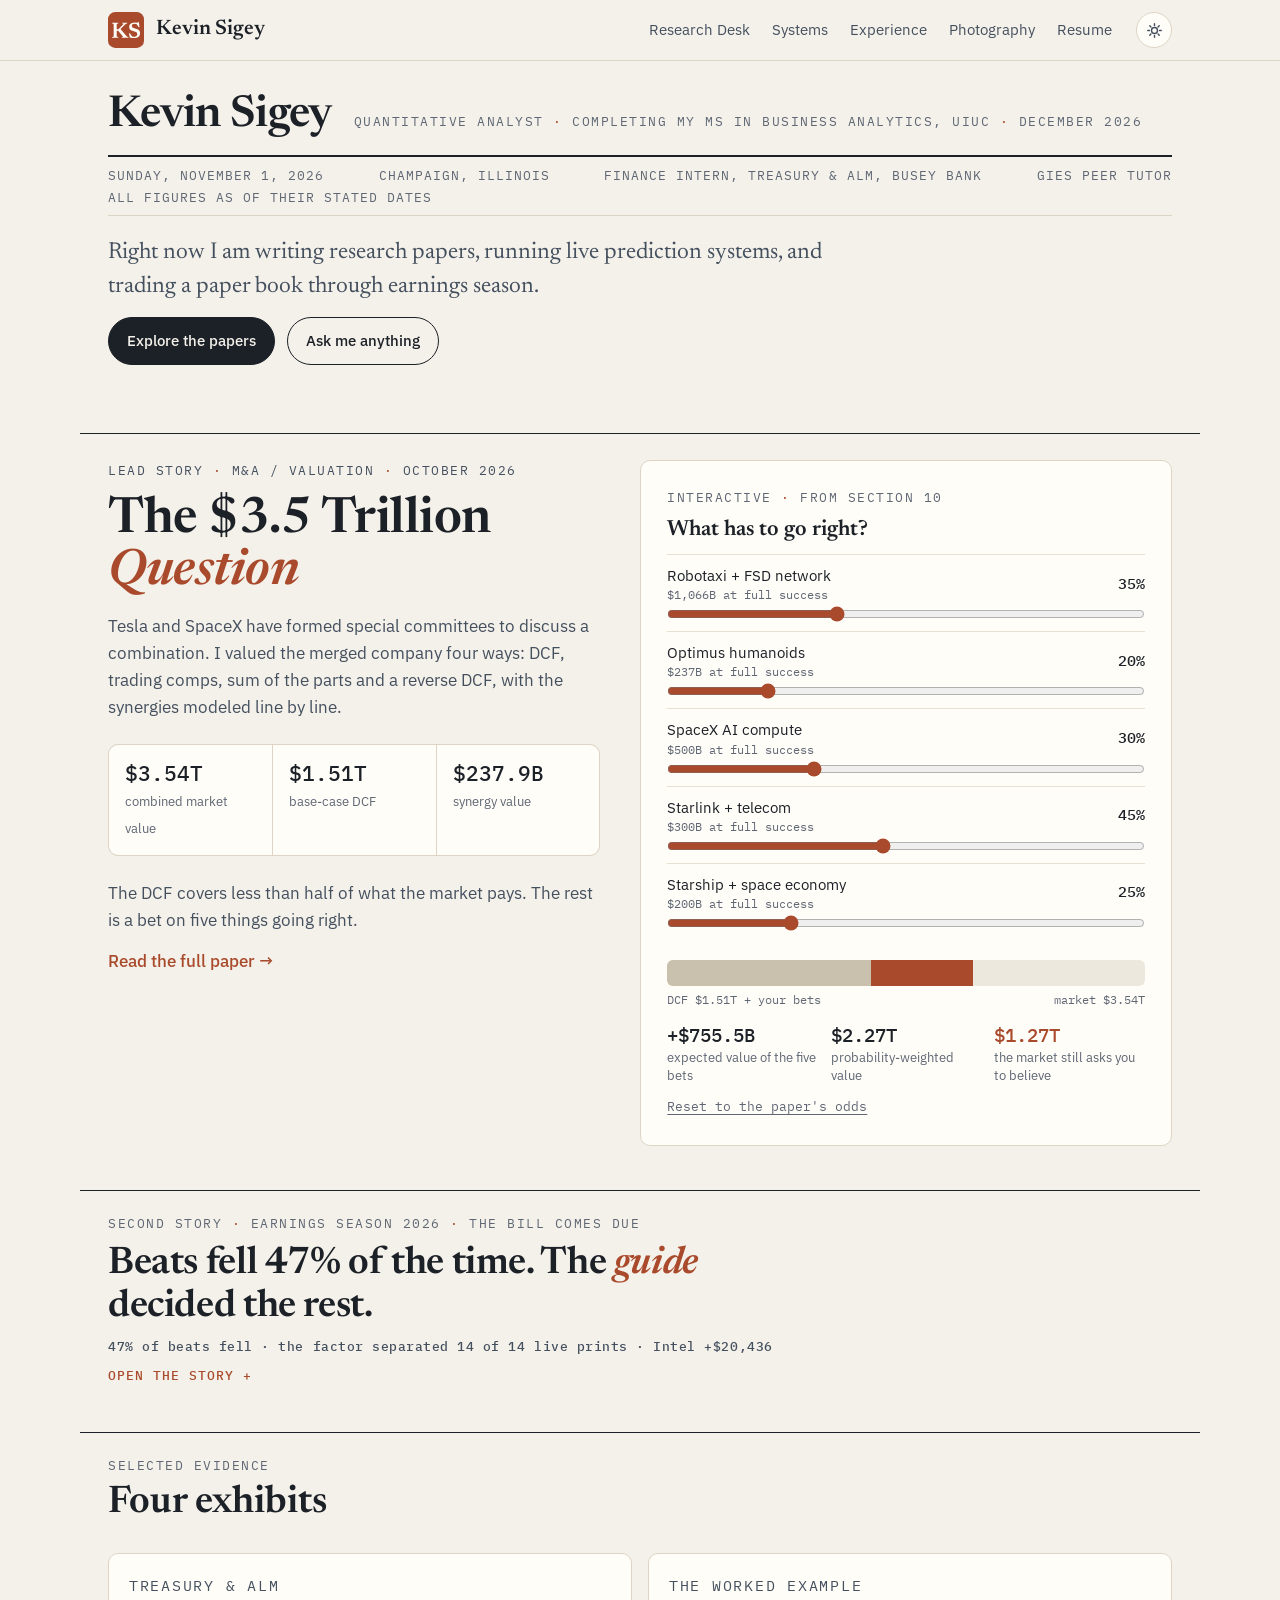
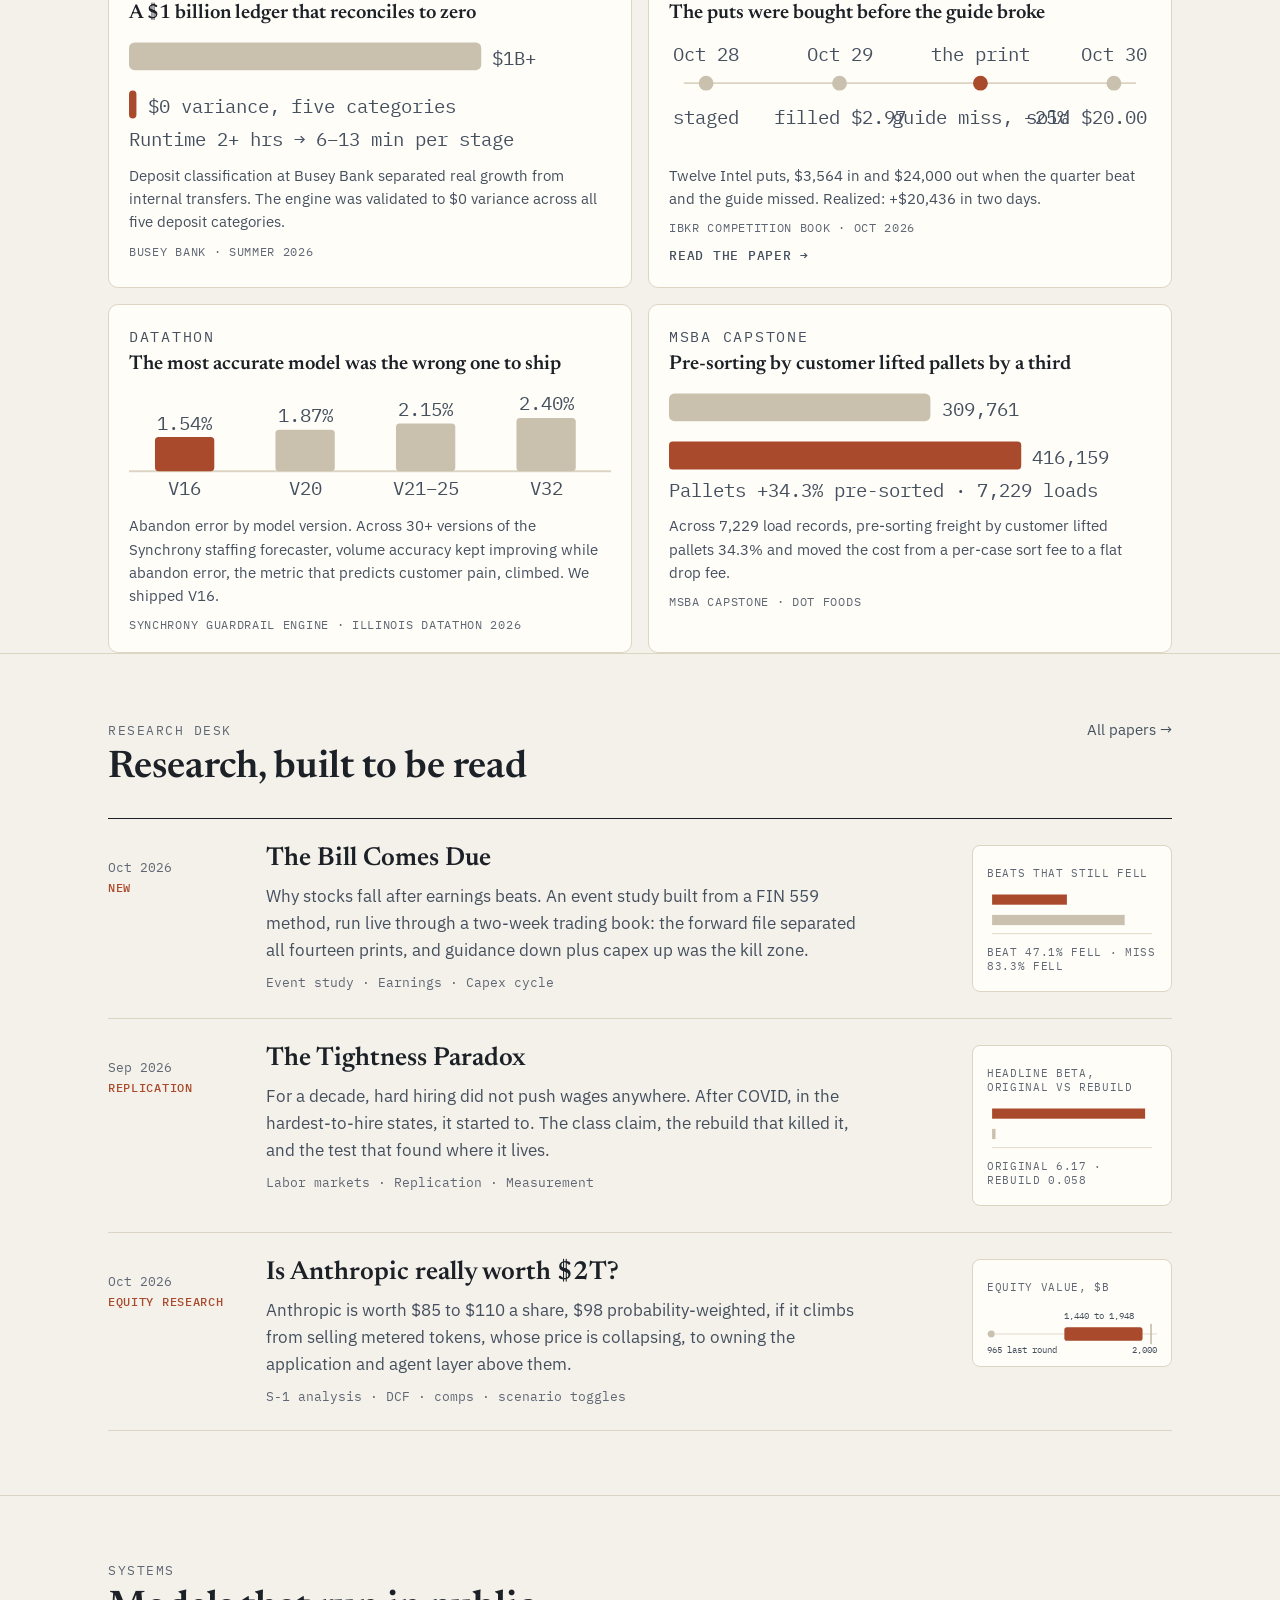
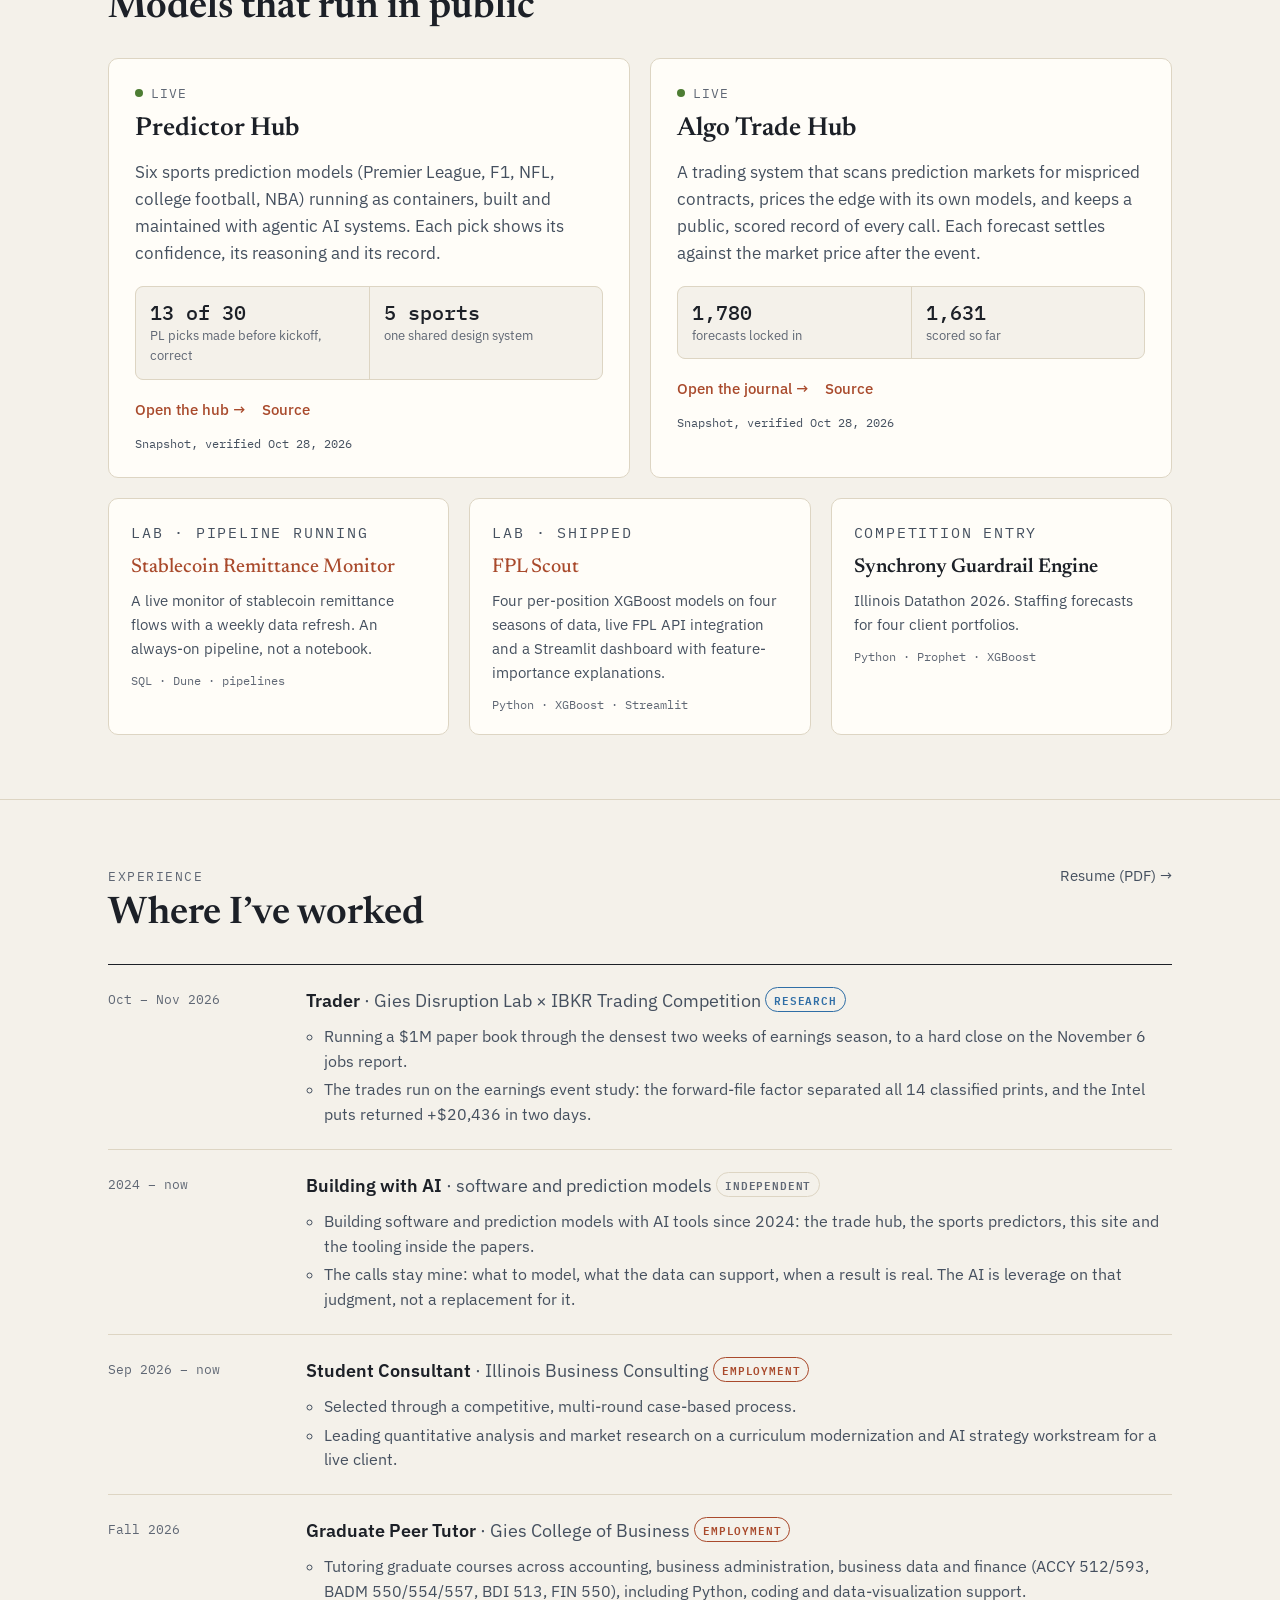
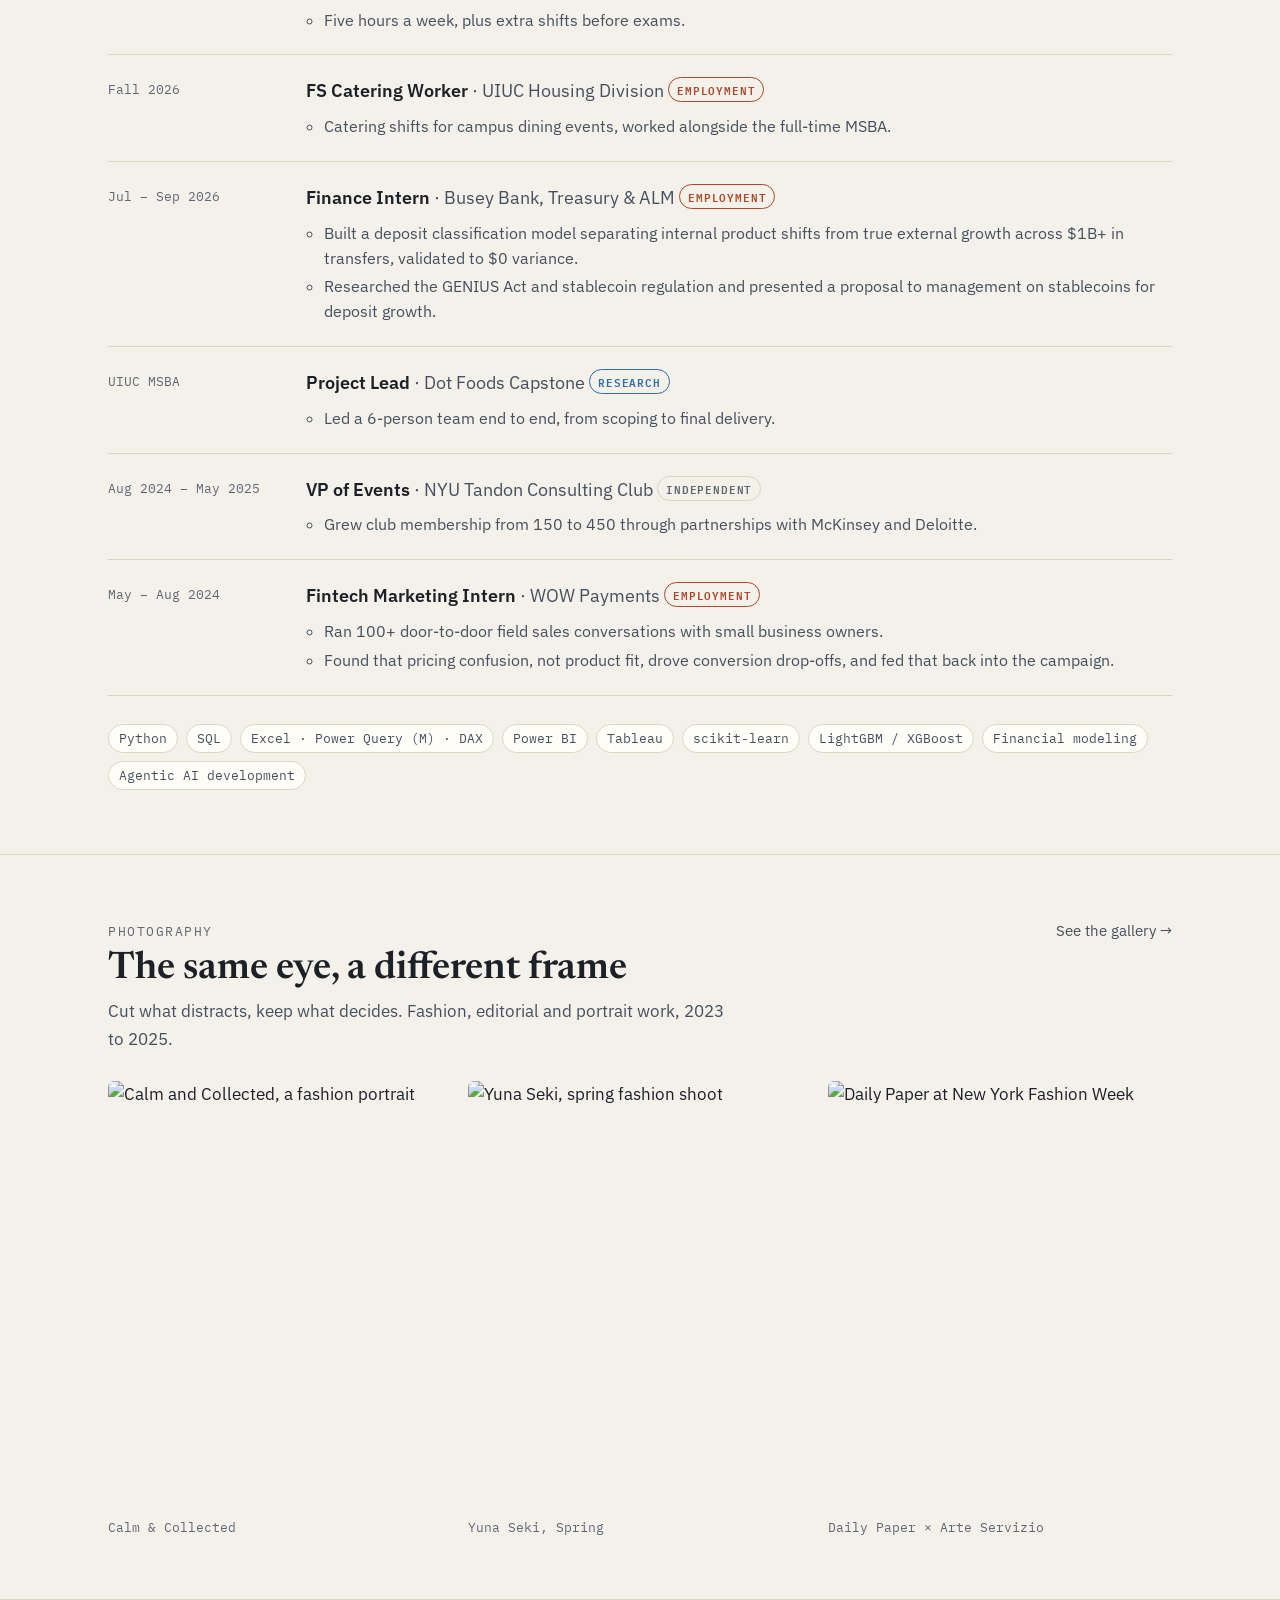
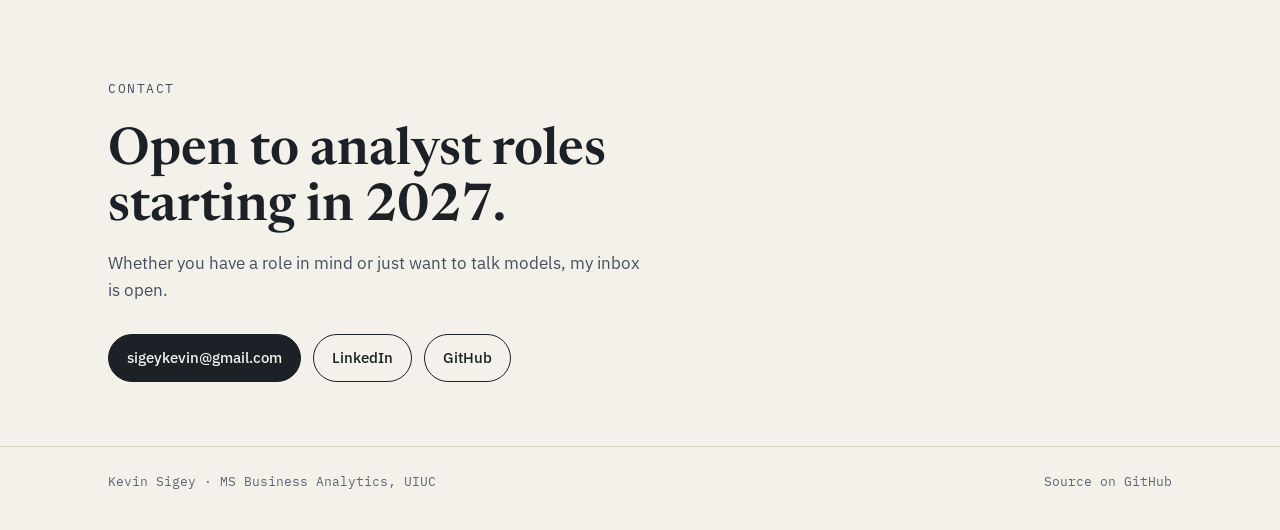
==== index.html @ f7a6dce1 "Homepage: sun/moon toggle + factor-strip panel pop-outs" ====
<!DOCTYPE html>
<html lang="en">
<head>
<meta charset="UTF-8">
<meta name="viewport" content="width=device-width, initial-scale=1.0">
<title>Kevin Sigey: research papers, live systems, and the numbers behind each call</title>
<link rel="icon" href="favicon.ico" sizes="48x48">
<link rel="icon" href="favicons/home.svg" type="image/svg+xml">
<link rel="apple-touch-icon" href="assets/brand/apple-touch-icon.png">
<meta name="description" content="Kevin Sigey, quantitative analyst. MS Business Analytics, UIUC, December 2026. Interactive research papers, live prediction systems, and the numbers behind each call.">
<meta property="og:title" content="Kevin Sigey">
<meta property="og:description" content="Interactive research papers, live prediction systems, and the numbers behind each call.">
<meta property="og:image" content="https://kevinsigey.github.io/portfolio/og/index.png">
<meta property="og:url" content="https://kevinsigey.github.io/portfolio/">
<meta property="og:type" content="website">
<meta name="twitter:card" content="summary_large_image">
<meta name="twitter:title" content="Kevin Sigey">
<meta name="twitter:description" content="Interactive research papers, live prediction systems, and the numbers behind each call.">
<meta name="twitter:image" content="https://kevinsigey.github.io/portfolio/og/index.png">
<script>try{if(localStorage.getItem("ks-mode")==="dark")document.documentElement.setAttribute("data-mode","dark")}catch(e){}</script>
<link rel="preconnect" href="https://fonts.googleapis.com">
<link rel="preconnect" href="https://fonts.gstatic.com" crossorigin>
<link href="https://fonts.googleapis.com/css2?family=Newsreader:ital,opsz,wght@0,6..72,400;0,6..72,600;1,6..72,600&family=IBM+Plex+Sans:wght@400;500;600&family=IBM+Plex+Mono:wght@400;500&display=swap" rel="stylesheet">
<link rel="stylesheet" href="css/desk.css">
<style>
.editor-line{display:flex;justify-content:space-between;flex-wrap:wrap;gap:6px 18px;border-top:2px solid var(--ink);border-bottom:1px solid var(--line);padding:10px 0;font:12.5px var(--mono);letter-spacing:.08em;text-transform:uppercase;color:var(--ink-3)}
.lead-story{margin-top:44px;border-top:1px solid var(--ink);padding-top:26px}
.lead-story h2{font-family:var(--serif);font-weight:600;font-size:clamp(32px,4.6vw,50px);line-height:1.05;letter-spacing:-.01em;margin:12px 0 14px;max-width:22ch}
.lead-story h2 em{font-style:italic;color:var(--accent)}
.standfirst{font-family:var(--serif);font-size:clamp(18px,2vw,21px);line-height:1.5;color:var(--ink-2);max-width:64ch}
.factor-strip{display:grid;grid-template-columns:1.15fr 1fr;gap:30px;margin-top:26px}
.factor-strip figure{margin:0}
.fs-head{font:500 12.5px var(--mono);letter-spacing:.1em;text-transform:uppercase;color:var(--ink-3);margin-bottom:8px}
.fs-head b{color:var(--ink);font-weight:600}
.factor-strip svg{display:block;width:100%;height:auto}
.factor-strip .lbl{font-family:var(--mono);font-size:10.5px;fill:var(--ink-2)}
.factor-strip .lbl-b{font-weight:600;fill:var(--ink)}
.factor-strip .grid{stroke:var(--line-soft)}
.factor-strip .zero{stroke:var(--ink-3);stroke-width:1}
.factor-strip .mean{stroke:var(--ink);stroke-width:2.5}
.factor-strip .leader{stroke:var(--line)}
.factor-strip .leader.dash{stroke-dasharray:3 3}
.factor-strip .d-beat{fill:var(--sage)}
.factor-strip .d-miss{fill:var(--accent)}
.factor-strip .d-inline{fill:var(--muted-fill)}
.factor-strip .d-det{fill:var(--accent)}
.factor-strip .d-imp{fill:var(--sage)}
.factor-strip .d-ctl{fill:var(--muted-fill)}
.factor-strip .ring{fill:none;stroke:var(--gold);stroke-width:2}
.factor-strip .ghost{fill:none;stroke:var(--sage);stroke-width:1.5}
.fs-cap{font-size:13.5px;color:var(--ink-3);line-height:1.55;margin-top:10px;max-width:58ch}
.lead-links{margin-top:20px;display:flex;gap:22px;flex-wrap:wrap;align-items:baseline}
.fp-tiles{display:grid;grid-template-columns:repeat(2,1fr);gap:16px}
.fp-tile{padding:20px}
.fp-tile h3{font-family:var(--serif);font-size:20px;font-weight:600;line-height:1.2;margin:4px 0 8px}
.fp-tile svg{display:block;width:100%;height:auto;margin:10px 0}
.fp-tile svg text{font-family:var(--mono);font-size:10.5px;fill:var(--ink-2)}
.fp-tile .bar-a{fill:var(--accent)}
.fp-tile .bar-b{fill:var(--muted-fill)}
.fp-tile .axis{stroke:var(--line)}
.fp-tile .dashline{stroke:var(--ink-3);stroke-dasharray:3 3}
.fp-tile p{font-size:14.5px;color:var(--ink-2)}
.fp-tile .src{font:11.5px var(--mono);color:var(--ink-3);margin-top:10px;text-transform:uppercase;letter-spacing:.06em}
@media(max-width:980px){.factor-strip{grid-template-columns:1fr}.fp-tiles{grid-template-columns:1fr 1fr}}
@media(max-width:720px){.fp-tiles{grid-template-columns:1fr}}

/* rev3: second story, linked tiles, employment boxes */
.second-story{margin-top:44px;border-top:1px solid var(--ink);padding-top:22px}
.second-story summary{list-style:none;cursor:pointer;display:block}
.second-story summary::-webkit-details-marker{display:none}
.second-story summary:focus-visible{outline:2px solid var(--accent);outline-offset:4px}
.ss-kicker{display:block}
.ss-title{display:block;font-family:var(--serif);font-weight:600;font-size:clamp(26px,3.4vw,38px);line-height:1.12;letter-spacing:-.01em;margin-top:10px;max-width:26ch}
.ss-title em{font-style:italic;color:var(--accent)}
.ss-cue{display:inline-block;margin-top:12px;font:500 12.5px var(--mono);letter-spacing:.08em;text-transform:uppercase;color:var(--accent)}
.ss-close{display:none}
.second-story[open ] .ss-close{display:inline-block}
.second-story[open ] .ss-open{display:none}
.ss-body{padding-top:20px}
.fp-tile{cursor:pointer}
.fp-tile:hover{border-color:var(--accent)}
.fp-tile .go{font:500 12.5px var(--mono);letter-spacing:.06em;text-transform:uppercase;color:var(--accent);margin-top:12px}
.ss-figs{display:block;font:500 13px var(--mono);letter-spacing:.04em;color:var(--ink-2);margin-top:10px}
.job h3 .role-tag{font:600 10.5px var(--mono);letter-spacing:.08em;text-transform:uppercase;border:1px solid;border-radius:999px;padding:2px 8px;vertical-align:2px;white-space:nowrap}
.job h3 .role-tag.t-emp{color:var(--accent);border-color:var(--accent)}
.job h3 .role-tag.t-res{color:var(--slate);border-color:var(--slate)}
.job h3 .role-tag.t-ind{color:var(--ink-3);border-color:var(--line)}
/* rev4: slim full-width hero band; desk section removed */
.hero{padding-top:32px;padding-bottom:24px}
.hero-band{display:flex;align-items:baseline;flex-wrap:wrap;gap:8px 22px}
.hero h1{font-size:clamp(30px,3.8vw,44px);line-height:1.05;margin:0;max-width:none;white-space:nowrap}
.hero .editor-line{margin-top:16px}
.hero-line{display:flex;align-items:center;flex-wrap:wrap;gap:14px 30px;margin-top:20px}
.hero-line .dek{max-width:60ch}
.hero-line .cta-row{margin-top:0;flex:none}
@media(max-width:720px){.hero{padding-top:26px}.hero h1{white-space:normal}}
/* rev5: exhibits divider + subtitle, pop-out records */
.exhibits{margin-top:44px;border-top:1px solid var(--ink);padding-top:22px}
.tile-open{font:inherit;color:inherit;background:none;border:0;padding:0;margin:0;text-align:left;cursor:pointer;display:block;width:100%}
.tile-open:hover{color:var(--accent)}
.tile-open:focus-visible{outline:2px solid var(--accent);outline-offset:3px}
.fp-tile.active{border-color:var(--accent)}
.tile-link{margin-top:8px}
.tile-link a{font:500 12.5px var(--mono);letter-spacing:.06em;text-transform:uppercase;color:var(--ink-2);text-decoration:none}
.tile-link a:hover{color:var(--accent)}
.exhibit-panel{position:relative;margin-top:16px;border:1px solid var(--line);border-radius:var(--radius);background:var(--card);padding:22px}
.exhibit-panel:focus{outline:2px solid var(--accent);outline-offset:2px}
.exhibit-panel h3{font-family:var(--serif);font-size:21px;font-weight:600;margin:6px 0 6px}
.exhibit-panel .ctx{font-size:14.5px;color:var(--ink-2);margin-bottom:18px}
.panel-close{position:absolute;top:12px;right:12px;font:500 12.5px var(--mono);letter-spacing:.06em;text-transform:uppercase;color:var(--ink-2);background:none;border:1px solid var(--line);border-radius:999px;padding:5px 12px;cursor:pointer}
.panel-close:hover{color:var(--accent);border-color:var(--accent)}
.steps{list-style:none;display:flex;flex-direction:column;gap:8px;margin-bottom:14px}
.steps li{display:grid;grid-template-columns:86px 1fr;gap:12px;font-size:14.5px;color:var(--ink-2)}
.steps b{font:600 12.5px var(--mono);letter-spacing:.04em;color:var(--ink);text-transform:uppercase;padding-top:2px}
@media(max-width:720px){.steps li{grid-template-columns:70px 1fr}.exhibit-panel{padding:18px}}
</style>
</head>
<body>

<header class="masthead">
  <div class="wrap masthead-inner">
    <a class="brand" href="index.html" aria-label="Kevin Sigey, home"><span class="monogram"><svg viewBox="0 0 64 64" aria-hidden="true" focusable="false"><rect class="tile" width="64" height="64" rx="13"/><path class="ks" transform="translate(5.433 45.859) scale(0.01984)" d="M1417 -112 1564 -55V0H964V-50L1081 -98L634 -636H508V-109L659 -55V0H79V-55L234 -109V-1243L79 -1297V-1352H663V-1298L508 -1243V-763H659L1135 -1249L980 -1298V-1352H1455V-1298L1305 -1247L846 -794Z M2351 -1346 2443 -1421H2490L2551 -955L2475 -945L2322 -1202Q2283 -1225 2241 -1238Q2182 -1256 2115 -1256Q1987 -1256 1922.5 -1206.5Q1858 -1157 1858 -1069Q1858 -1009 1886.5 -969.5Q1915 -930 1964.5 -903.0Q2014 -876 2077.0 -855.0Q2140 -834 2209 -813Q2278 -791 2347.0 -762.0Q2416 -733 2473.0 -689.0Q2530 -645 2564.5 -576.5Q2599 -508 2599 -407Q2599 -264 2529.5 -168.5Q2460 -73 2337.0 -24.5Q2214 24 2053 24Q1944 24 1858.5 11.5Q1773 -1 1681 -34L1601 -414H1679L1889 -116Q1949 -102 2018 -102Q2131 -102 2205.0 -127.0Q2279 -152 2315.5 -201.5Q2352 -251 2352 -326Q2352 -395 2317.0 -440.0Q2282 -485 2225.0 -513.5Q2168 -542 2099.5 -563.0Q2031 -584 1964 -606Q1897 -629 1836.0 -658.0Q1775 -687 1728.0 -729.5Q1681 -772 1654.0 -835.0Q1627 -898 1627 -988Q1627 -1109 1687.5 -1196.0Q1748 -1283 1860.5 -1330.0Q1973 -1377 2127 -1377Q2224 -1377 2307 -1358Q2328 -1353 2351 -1346Z"/></svg></span><span class="nameplate">Kevin Sigey</span></a>
    <nav class="site-nav" aria-label="Primary">
      <a href="writing.html">Research Desk</a>
      <a href="#systems">Systems</a>
      <a href="#experience">Experience</a>
      <a href="photos.html">Photography</a>
      <a href="assets/resume.pdf" target="_blank" rel="noopener">Resume</a>
    </nav>
    <button class="mode-toggle" type="button" data-mode-toggle aria-pressed="false" aria-label="Switch to dark mode"><svg class="mt-ic mt-sun" viewBox="0 0 24 24" fill="none" stroke="currentColor" stroke-width="2" stroke-linecap="round" aria-hidden="true"><circle cx="12" cy="12" r="4.2"/><path d="M12 2.5v2.4M12 19.1v2.4M2.5 12h2.4M19.1 12h2.4M5.3 5.3l1.7 1.7M17 17l1.7 1.7M18.7 5.3L17 7M7 17l-1.7 1.7"/></svg><svg class="mt-ic mt-moon" viewBox="0 0 24 24" fill="none" stroke="currentColor" stroke-width="2" stroke-linecap="round" stroke-linejoin="round" aria-hidden="true"><path d="M21 12.79A9 9 0 1 1 11.21 3 7 7 0 0 0 21 12.79z"/></svg></button>
  </div>
</header>

<main id="top">

  <section class="wrap hero" aria-label="Introduction">
   <div class="hero-band">
    <h1>Kevin Sigey</h1>
    <p class="kicker">Quantitative analyst <span class="hl">&middot;</span> Completing my MS in Business Analytics, UIUC <span class="hl">&middot;</span> December 2026</p>
   </div>
   <div class="editor-line"><span>Sunday, November 1, 2026</span><span>Champaign, Illinois</span><span>Finance Intern, Treasury &amp; ALM, Busey Bank</span><span>Gies peer tutor</span><span>All figures as of their stated dates</span></div>
   <div class="hero-line">
    <p class="dek">Right now I am writing research papers, running live prediction systems, and trading a paper book through earnings season.</p>
    <div class="cta-row">
      <a class="btn btn-solid" href="#writing">Explore the papers</a>
      <a class="btn btn-ghost" href="#contact">Ask me anything</a>
    </div>
   </div>
  </section>

  <!-- BEGIN LEAD STORY: this block is the recyclable lead slot. Replace its contents
       (kicker, headline, standfirst, charts, captions, links) with the next lead story;
       do not move the markers or change the classes outside this block. -->
  <article class="lead-story wrap" id="lead-story" aria-label="Lead story">
    <div class="lead">
      <div class="lead-copy">
        <p class="kicker">Lead story <span class="hl">&middot;</span> M&amp;A / Valuation <span class="hl">&middot;</span> October 2026</p>
        <h2 class="lead-title">The $3.5 Trillion <em>Question</em></h2>
        <p>Tesla and SpaceX have formed special committees to discuss a combination. I valued the merged company four ways: DCF, trading comps, sum of the parts and a reverse DCF, with the synergies modeled line by line.</p>
        <div class="figures">
          <div><b>$3.54T</b><span>combined market value</span></div>
          <div><b>$1.51T</b><span>base-case DCF</span></div>
          <div><b>$237.9B</b><span>synergy value</span></div>
        </div>
        <p>The DCF covers less than half of what the market pays. The rest is a bet on five things going right.</p>
        <a class="text-link" href="spacex-tesla-merger.html">Read the full paper &rarr;</a>
      </div>

      <div class="card bridge" aria-labelledby="bridgeTitle">
        <p class="kicker">Interactive <span class="hl">&middot;</span> from section 10</p>
        <h3 id="bridgeTitle">What has to go right?</h3>

        <div class="pb-row"><label for="bRobo">Robotaxi + FSD network <small>$1,066B at full success</small></label><output id="bRobo-out" for="bRobo">35%</output><input type="range" id="bRobo" data-bucket data-full="1066" data-default="35" min="0" max="100" step="1" value="35"></div>
        <div class="pb-row"><label for="bOpt">Optimus humanoids <small>$237B at full success</small></label><output id="bOpt-out" for="bOpt">20%</output><input type="range" id="bOpt" data-bucket data-full="237" data-default="20" min="0" max="100" step="1" value="20"></div>
        <div class="pb-row"><label for="bAi">SpaceX AI compute <small>$500B at full success</small></label><output id="bAi-out" for="bAi">30%</output><input type="range" id="bAi" data-bucket data-full="500" data-default="30" min="0" max="100" step="1" value="30"></div>
        <div class="pb-row"><label for="bTel">Starlink + telecom <small>$300B at full success</small></label><output id="bTel-out" for="bTel">45%</output><input type="range" id="bTel" data-bucket data-full="300" data-default="45" min="0" max="100" step="1" value="45"></div>
        <div class="pb-row"><label for="bShip">Starship + space economy <small>$200B at full success</small></label><output id="bShip-out" for="bShip">25%</output><input type="range" id="bShip" data-bucket data-full="200" data-default="25" min="0" max="100" step="1" value="25"></div>

        <div class="pb-bar" role="img" aria-label="Base DCF plus the expected value of the five bets, against the $3.54T market value">
          <div class="pb-track"><span class="pb-seg base" id="pbBase"></span><span class="pb-seg ev" id="pbEv"></span></div>
          <div class="pb-legend"><span>DCF $1.51T + your bets</span><span>market $3.54T</span></div>
        </div>
        <div class="pb-out" aria-live="polite">
          <div><b id="pbEvOut">+$755.5B</b>expected value of the five bets</div>
          <div><b id="pbTotalOut">$2.27T</b>probability-weighted value</div>
          <div class="resid"><b id="pbResidOut">$1.27T</b><span id="pbResidLbl">the market still asks you to believe</span></div>
        </div>
        <button class="pb-reset" type="button" id="pbReset">Reset to the paper's odds</button>
      </div>
    </div>
  </article>
  <!-- END LEAD STORY -->

  <details class="second-story wrap">
    <summary>
      <span class="kicker ss-kicker">Second story <span class="hl">&middot;</span> Earnings season 2026 <span class="hl">&middot;</span> The Bill Comes Due</span>
      <span class="ss-title">Beats fell 47% of the time. The <em>guide</em> decided the rest.</span>
      <span class="ss-figs">47% of beats fell <span class="hl">&middot;</span> the factor separated 14 of 14 live prints <span class="hl">&middot;</span> Intel +$20,436</span>
      <span class="ss-cue ss-open">Open the story <span aria-hidden="true">+</span></span>
      <span class="ss-cue ss-close">Close the story <span aria-hidden="true">&minus;</span></span>
    </summary>
    <div class="ss-body">
    <p class="standfirst">A class event study said the headline number would not decide this earnings season, and fourteen live prints in a two-week trading book bore it out: what separated every print was not whether the quarter beat, but whether the forward file improved against the trajectory the market had already priced. The season closes Friday, November 6, on the jobs report.</p>
    <div class="factor-strip">
      <figure data-panel-pop>
        <p class="fs-head"><b>Panel 1</b> &middot; Sorted by the headline: a coin flip</p>
        <svg viewBox="0 0 540 316" role="img" aria-label="Dot plot of 167 earnings prints: beats spread across the zero line, misses mostly below it"><line class="grid" x1="34" y1="78.0" x2="506" y2="78.0"/><text class="lbl" x="30" y="81.0" text-anchor="end">+20</text><line class="grid" x1="34" y1="118.0" x2="506" y2="118.0"/><text class="lbl" x="30" y="121.0" text-anchor="end">+10</text><line class="grid" x1="34" y1="198.0" x2="506" y2="198.0"/><text class="lbl" x="30" y="201.0" text-anchor="end">-10</text><line class="grid" x1="34" y1="238.0" x2="506" y2="238.0"/><text class="lbl" x="30" y="241.0" text-anchor="end">-20</text><line class="zero" x1="34" y1="158.0" x2="506" y2="158.0"/><text class="lbl" x="510" y="161.0">0</text><circle class="d-beat" cx="120.0" cy="163.7" r="3.1" opacity="0.78"/><circle class="d-beat" cx="171.9" cy="164.4" r="3.1" opacity="0.78"/><circle class="d-beat" cx="119.1" cy="139.0" r="3.1" opacity="0.78"/><circle class="d-beat" cx="105.9" cy="147.8" r="3.1" opacity="0.78"/><circle class="d-beat" cx="97.8" cy="165.0" r="3.1" opacity="0.78"/><circle class="d-beat" cx="100.5" cy="158.6" r="3.1" opacity="0.78"/><circle class="d-beat" cx="170.2" cy="178.9" r="3.1" opacity="0.78"/><circle class="d-beat" cx="141.8" cy="161.4" r="3.1" opacity="0.78"/><circle class="d-beat" cx="76.4" cy="160.8" r="3.1" opacity="0.78"/><circle class="d-beat" cx="107.5" cy="155.0" r="3.1" opacity="0.78"/><circle class="d-beat" cx="120.1" cy="146.2" r="3.1" opacity="0.78"/><circle class="d-beat" cx="141.3" cy="190.3" r="3.1" opacity="0.78"/><circle class="d-beat" cx="158.1" cy="123.5" r="3.1" opacity="0.78"/><circle class="d-beat" cx="81.6" cy="192.3" r="3.1" opacity="0.78"/><circle class="d-beat" cx="81.6" cy="147.0" r="3.1" opacity="0.78"/><circle class="d-beat" cx="148.2" cy="152.6" r="3.1" opacity="0.78"/><circle class="d-beat" cx="137.5" cy="149.4" r="3.1" opacity="0.78"/><circle class="d-beat" cx="135.2" cy="225.3" r="3.1" opacity="0.78"/><circle class="d-beat" cx="109.1" cy="89.1" r="3.1" opacity="0.78"/><circle class="d-beat" cx="68.2" cy="185.4" r="3.1" opacity="0.78"/><circle class="d-beat" cx="139.1" cy="128.8" r="3.1" opacity="0.78"/><circle class="d-beat" cx="166.1" cy="130.8" r="3.1" opacity="0.78"/><circle class="d-beat" cx="109.9" cy="147.6" r="3.1" opacity="0.78"/><circle class="d-beat" cx="107.0" cy="185.7" r="3.1" opacity="0.78"/><circle class="d-beat" cx="93.4" cy="135.0" r="3.1" opacity="0.78"/><circle class="d-beat" cx="113.3" cy="170.6" r="3.1" opacity="0.78"/><circle class="d-beat" cx="176.5" cy="164.4" r="3.1" opacity="0.78"/><circle class="d-beat" cx="123.1" cy="184.5" r="3.1" opacity="0.78"/><circle class="d-beat" cx="76.4" cy="121.0" r="3.1" opacity="0.78"/><circle class="d-beat" cx="114.8" cy="158.9" r="3.1" opacity="0.78"/><circle class="d-beat" cx="120.8" cy="99.6" r="3.1" opacity="0.78"/><circle class="d-beat" cx="150.1" cy="150.4" r="3.1" opacity="0.78"/><circle class="d-beat" cx="147.2" cy="148.3" r="3.1" opacity="0.78"/><circle class="d-beat" cx="69.3" cy="157.4" r="3.1" opacity="0.78"/><circle class="d-beat" cx="97.0" cy="152.1" r="3.1" opacity="0.78"/><circle class="d-beat" cx="152.3" cy="148.4" r="3.1" opacity="0.78"/><circle class="d-beat" cx="133.6" cy="143.5" r="3.1" opacity="0.78"/><circle class="d-beat" cx="135.0" cy="164.6" r="3.1" opacity="0.78"/><circle class="d-beat" cx="96.2" cy="151.5" r="3.1" opacity="0.78"/><circle class="d-beat" cx="74.7" cy="145.7" r="3.1" opacity="0.78"/><circle class="d-beat" cx="155.7" cy="175.0" r="3.1" opacity="0.78"/><circle class="d-beat" cx="155.7" cy="142.5" r="3.1" opacity="0.78"/><circle class="d-beat" cx="103.9" cy="148.4" r="3.1" opacity="0.78"/><circle class="d-beat" cx="107.3" cy="143.3" r="3.1" opacity="0.78"/><circle class="d-beat" cx="90.7" cy="155.5" r="3.1" opacity="0.78"/><circle class="d-beat" cx="128.7" cy="162.7" r="3.1" opacity="0.78"/><circle class="d-beat" cx="176.2" cy="178.9" r="3.1" opacity="0.78"/><circle class="d-beat" cx="105.0" cy="171.9" r="3.1" opacity="0.78"/><circle class="d-beat" cx="81.2" cy="153.9" r="3.1" opacity="0.78"/><circle class="d-beat" cx="119.9" cy="149.8" r="3.1" opacity="0.78"/><circle class="d-beat" cx="123.0" cy="190.3" r="3.1" opacity="0.78"/><circle class="d-beat" cx="157.3" cy="181.5" r="3.1" opacity="0.78"/><circle class="d-beat" cx="131.9" cy="120.9" r="3.1" opacity="0.78"/><circle class="d-beat" cx="62.9" cy="169.1" r="3.1" opacity="0.78"/><circle class="d-beat" cx="113.9" cy="145.5" r="3.1" opacity="0.78"/><circle class="d-beat" cx="152.3" cy="154.2" r="3.1" opacity="0.78"/><circle class="d-beat" cx="131.3" cy="154.0" r="3.1" opacity="0.78"/><circle class="d-beat" cx="132.5" cy="143.5" r="3.1" opacity="0.78"/><circle class="d-beat" cx="84.0" cy="155.2" r="3.1" opacity="0.78"/><circle class="d-beat" cx="87.1" cy="122.1" r="3.1" opacity="0.78"/><circle class="d-beat" cx="167.6" cy="181.6" r="3.1" opacity="0.78"/><circle class="d-beat" cx="142.6" cy="119.0" r="3.1" opacity="0.78"/><circle class="d-beat" cx="101.3" cy="205.1" r="3.1" opacity="0.78"/><circle class="d-beat" cx="106.0" cy="198.6" r="3.1" opacity="0.78"/><circle class="d-beat" cx="91.0" cy="167.5" r="3.1" opacity="0.78"/><circle class="d-beat" cx="144.8" cy="160.0" r="3.1" opacity="0.78"/><circle class="d-beat" cx="169.2" cy="226.3" r="3.1" opacity="0.78"/><circle class="d-beat" cx="89.6" cy="66.7" r="3.1" opacity="0.78"/><circle class="d-beat" cx="89.3" cy="190.0" r="3.1" opacity="0.78"/><circle class="d-beat" cx="122.7" cy="147.0" r="3.1" opacity="0.78"/><circle class="d-beat" cx="127.3" cy="159.8" r="3.1" opacity="0.78"/><circle class="d-beat" cx="161.4" cy="127.8" r="3.1" opacity="0.78"/><circle class="d-beat" cx="114.0" cy="129.4" r="3.1" opacity="0.78"/><circle class="d-beat" cx="63.4" cy="146.0" r="3.1" opacity="0.78"/><circle class="d-beat" cx="129.8" cy="214.2" r="3.1" opacity="0.78"/><circle class="d-beat" cx="148.9" cy="138.4" r="3.1" opacity="0.78"/><circle class="d-beat" cx="130.6" cy="114.8" r="3.1" opacity="0.78"/><circle class="d-beat" cx="126.9" cy="122.8" r="3.1" opacity="0.78"/><circle class="d-beat" cx="74.5" cy="137.8" r="3.1" opacity="0.78"/><circle class="d-beat" cx="103.9" cy="81.0" r="3.1" opacity="0.78"/><circle class="d-beat" cx="173.6" cy="198.7" r="3.1" opacity="0.78"/><circle class="d-beat" cx="128.8" cy="133.0" r="3.1" opacity="0.78"/><circle class="d-beat" cx="101.3" cy="166.5" r="3.1" opacity="0.78"/><circle class="d-beat" cx="103.2" cy="153.9" r="3.1" opacity="0.78"/><circle class="d-beat" cx="95.3" cy="143.9" r="3.1" opacity="0.78"/><circle class="d-beat" cx="159.5" cy="111.5" r="3.1" opacity="0.78"/><circle class="d-beat" cx="156.3" cy="198.9" r="3.1" opacity="0.78"/><circle class="d-beat" cx="78.9" cy="115.6" r="3.1" opacity="0.78"/><circle class="d-beat" cx="99.1" cy="196.2" r="3.1" opacity="0.78"/><circle class="d-beat" cx="123.7" cy="140.0" r="3.1" opacity="0.78"/><circle class="d-beat" cx="133.7" cy="162.2" r="3.1" opacity="0.78"/><circle class="d-beat" cx="160.8" cy="154.5" r="3.1" opacity="0.78"/><circle class="d-beat" cx="95.8" cy="174.4" r="3.1" opacity="0.78"/><circle class="d-beat" cx="70.5" cy="184.9" r="3.1" opacity="0.78"/><circle class="d-beat" cx="142.8" cy="130.3" r="3.1" opacity="0.78"/><circle class="d-beat" cx="143.6" cy="140.7" r="3.1" opacity="0.78"/><circle class="d-beat" cx="131.0" cy="165.3" r="3.1" opacity="0.78"/><circle class="d-beat" cx="118.3" cy="197.2" r="3.1" opacity="0.78"/><circle class="d-beat" cx="69.5" cy="177.7" r="3.1" opacity="0.78"/><circle class="d-beat" cx="123.0" cy="102.7" r="3.1" opacity="0.78"/><circle class="d-beat" cx="173.0" cy="172.0" r="3.1" opacity="0.78"/><circle class="d-beat" cx="116.3" cy="158.6" r="3.1" opacity="0.78"/><circle class="d-beat" cx="102.9" cy="173.0" r="3.1" opacity="0.78"/><circle class="d-beat" cx="99.5" cy="189.5" r="3.1" opacity="0.78"/><circle class="d-beat" cx="103.9" cy="148.2" r="3.1" opacity="0.78"/><circle class="d-beat" cx="170.5" cy="175.3" r="3.1" opacity="0.78"/><circle class="d-beat" cx="139.2" cy="159.8" r="3.1" opacity="0.78"/><circle class="d-beat" cx="73.8" cy="103.2" r="3.1" opacity="0.78"/><circle class="d-beat" cx="108.9" cy="83.9" r="3.1" opacity="0.78"/><circle class="d-beat" cx="123.8" cy="120.2" r="3.1" opacity="0.78"/><circle class="d-beat" cx="141.4" cy="69.0" r="3.1" opacity="0.78"/><circle class="d-beat" cx="155.0" cy="64.7" r="3.1" opacity="0.78"/><circle class="d-beat" cx="79.7" cy="124.6" r="3.1" opacity="0.78"/><circle class="d-beat" cx="83.0" cy="185.0" r="3.1" opacity="0.78"/><circle class="d-beat" cx="151.6" cy="127.2" r="3.1" opacity="0.78"/><circle class="d-beat" cx="137.9" cy="188.9" r="3.1" opacity="0.78"/><circle class="d-beat" cx="131.6" cy="47.4" r="3.1" opacity="0.78"/><circle class="d-beat" cx="107.3" cy="131.3" r="3.1" opacity="0.78"/><circle class="d-beat" cx="70.3" cy="169.4" r="3.1" opacity="0.78"/><circle class="d-beat" cx="142.0" cy="191.8" r="3.1" opacity="0.78"/><circle class="d-beat" cx="166.4" cy="116.1" r="3.1" opacity="0.78"/><circle class="d-beat" cx="106.5" cy="193.8" r="3.1" opacity="0.78"/><circle class="d-beat" cx="104.9" cy="164.4" r="3.1" opacity="0.78"/><circle class="d-beat" cx="96.0" cy="166.2" r="3.1" opacity="0.78"/><circle class="d-beat" cx="116.2" cy="185.7" r="3.1" opacity="0.78"/><circle class="d-beat" cx="176.0" cy="151.6" r="3.1" opacity="0.78"/><circle class="d-beat" cx="120.2" cy="137.9" r="3.1" opacity="0.78"/><circle class="d-beat" cx="74.4" cy="170.4" r="3.1" opacity="0.78"/><circle class="d-beat" cx="117.1" cy="156.7" r="3.1" opacity="0.78"/><circle class="d-beat" cx="124.2" cy="163.8" r="3.1" opacity="0.78"/><circle class="d-beat" cx="149.2" cy="150.8" r="3.1" opacity="0.78"/><circle class="d-beat" cx="144.0" cy="166.0" r="3.1" opacity="0.78"/><circle class="d-beat" cx="68.0" cy="165.9" r="3.1" opacity="0.78"/><circle class="d-beat" cx="99.2" cy="162.3" r="3.1" opacity="0.78"/><circle class="d-beat" cx="155.6" cy="158.6" r="3.1" opacity="0.78"/><circle class="d-beat" cx="132.9" cy="160.5" r="3.1" opacity="0.78"/><circle class="d-beat" cx="131.3" cy="154.3" r="3.1" opacity="0.78"/><circle class="d-beat" cx="95.3" cy="163.2" r="3.1" opacity="0.78"/><line class="mean" x1="54" y1="153.3" x2="186" y2="153.3"/><circle class="d-inline" cx="255.2" cy="161.6" r="3.1" opacity="0.78"/><circle class="d-inline" cx="291.9" cy="199.2" r="3.1" opacity="0.78"/><circle class="d-inline" cx="305.9" cy="184.7" r="3.1" opacity="0.78"/><circle class="d-inline" cx="276.8" cy="187.9" r="3.1" opacity="0.78"/><circle class="d-inline" cx="275.3" cy="160.3" r="3.1" opacity="0.78"/><circle class="d-inline" cx="268.2" cy="188.8" r="3.1" opacity="0.78"/><circle class="d-inline" cx="278.5" cy="187.7" r="3.1" opacity="0.78"/><circle class="d-inline" cx="311.2" cy="168.8" r="3.1" opacity="0.78"/><circle class="d-inline" cx="283.6" cy="36.0" r="3.1" opacity="0.78"/><circle class="d-inline" cx="259.4" cy="218.9" r="3.1" opacity="0.78"/><circle class="d-inline" cx="279.3" cy="202.8" r="3.1" opacity="0.78"/><line class="mean" x1="244" y1="172.4" x2="320" y2="172.4"/><circle class="d-miss" cx="412.3" cy="186.8" r="3.1" opacity="0.78"/><circle class="d-miss" cx="394.5" cy="183.1" r="3.1" opacity="0.78"/><circle class="d-miss" cx="461.5" cy="161.2" r="3.1" opacity="0.78"/><circle class="d-miss" cx="461.6" cy="174.1" r="3.1" opacity="0.78"/><circle class="d-miss" cx="418.7" cy="123.7" r="3.1" opacity="0.78"/><circle class="d-miss" cx="421.5" cy="254.8" r="3.1" opacity="0.78"/><circle class="d-miss" cx="407.7" cy="128.5" r="3.1" opacity="0.78"/><circle class="d-miss" cx="439.2" cy="193.8" r="3.1" opacity="0.78"/><circle class="d-miss" cx="478.5" cy="181.9" r="3.1" opacity="0.78"/><circle class="d-miss" cx="419.6" cy="207.5" r="3.1" opacity="0.78"/><circle class="d-miss" cx="399.8" cy="196.5" r="3.1" opacity="0.78"/><circle class="d-miss" cx="431.9" cy="169.8" r="3.1" opacity="0.78"/><circle class="d-miss" cx="434.5" cy="167.6" r="3.1" opacity="0.78"/><circle class="d-miss" cx="462.9" cy="154.4" r="3.1" opacity="0.78"/><circle class="d-miss" cx="441.9" cy="213.3" r="3.1" opacity="0.78"/><circle class="d-miss" cx="384.8" cy="163.8" r="3.1" opacity="0.78"/><circle class="d-miss" cx="426.9" cy="172.9" r="3.1" opacity="0.78"/><circle class="d-miss" cx="458.7" cy="164.8" r="3.1" opacity="0.78"/><line class="mean" x1="376" y1="177.7" x2="488" y2="177.7"/><text class="lbl lbl-b" x="120" y="284" text-anchor="middle">BEATS · n=138</text><text class="lbl" x="120" y="300" text-anchor="middle">47.1% fell · mean +1.17%</text><text class="lbl lbl-b" x="282" y="284" text-anchor="middle">INLINE · n=11</text><text class="lbl" x="282" y="300" text-anchor="middle">mean −3.61%</text><text class="lbl lbl-b" x="432" y="284" text-anchor="middle">MISSES · n=18</text><text class="lbl" x="432" y="300" text-anchor="middle">83.3% fell · mean −4.92%</text></svg>
        <figcaption class="fs-cap">Each dot is one print's abnormal reaction, in percent. Event study built October 2026 from the FIN 559 method (CAPM event study, Lecture 15); study file earnings_events.csv, 167 prints plotted: 138 beats, 18 misses, 11 inline. The dark tick in each column is the group mean. A model that reads only the beat starts the season close to blind.</figcaption>
      </figure>
      <figure data-panel-pop>
        <p class="fs-head"><b>Panel 2</b> &middot; Sorted by the forward file: a clean split</p>
        <svg viewBox="0 0 540 316" role="img" aria-label="The 14 live prints classified by the forward-file factor: all 8 deteriorated prints fell, all 5 improved prints rose, the one no-surprise control barely moved"><line class="grid" x1="150" y1="30.0" x2="470" y2="30.0"/><text class="lbl" x="310" y="26.0" text-anchor="middle">+10%</text><line class="zero" x1="150" y1="91.1" x2="470" y2="91.1"/><line class="grid" x1="150" y1="152.1" x2="470" y2="152.1"/><text class="lbl" x="310" y="148.1" text-anchor="middle">-10%</text><line class="grid" x1="150" y1="213.2" x2="470" y2="213.2"/><text class="lbl" x="310" y="209.2" text-anchor="middle">-20%</text><circle class="d-det" cx="197" cy="133.8" r="3.6"/><line class="leader" x1="191" y1="133.8" x2="183" y2="133.8"/><text class="lbl" x="179" y="137.3" text-anchor="end">META -7.0</text><circle class="d-det" cx="202" cy="135.6" r="3.6"/><line class="leader" x1="196" y1="135.6" x2="183" y2="146.8"/><text class="lbl" x="179" y="150.3" text-anchor="end">AMZN -7.3</text><circle class="d-det" cx="193" cy="147.8" r="3.6"/><line class="leader" x1="187" y1="147.8" x2="183" y2="159.8"/><text class="lbl" x="179" y="163.3" text-anchor="end">CAT -9.3</text><circle class="d-det" cx="198" cy="168.0" r="3.6"/><line class="leader" x1="192" y1="168.0" x2="183" y2="172.8"/><text class="lbl" x="179" y="176.3" text-anchor="end">GOOGL -12.6</text><circle class="d-det" cx="205" cy="191.8" r="3.6"/><line class="leader" x1="199" y1="191.8" x2="183" y2="191.8"/><text class="lbl" x="179" y="195.3" text-anchor="end">TWLO -16.5</text><circle class="d-det" cx="201" cy="195.5" r="3.6"/><line class="leader" x1="195" y1="195.5" x2="183" y2="204.8"/><text class="lbl" x="179" y="208.3" text-anchor="end">RBLX -17.1</text><circle class="d-det" cx="200" cy="202.2" r="3.6"/><line class="leader" x1="194" y1="202.2" x2="183" y2="217.8"/><text class="lbl" x="179" y="221.3" text-anchor="end">RDDT -18.2</text><circle class="d-det" cx="203" cy="243.7" r="3.6"/><circle class="ring" cx="203" cy="243.7" r="8"/><line class="leader" x1="197" y1="243.7" x2="183" y2="243.7"/><text class="lbl" x="179" y="247.2" text-anchor="end">INTC -25.0 · puts +$20,436</text><circle class="d-ctl" cx="299" cy="110.6" r="3.6"/><line class="leader" x1="305" y1="110.6" x2="332" y2="110.6"/><text class="lbl" x="336" y="114.1" text-anchor="start">COIN -3.2</text><circle class="d-imp" cx="402" cy="50.8" r="3.6"/><line class="leader" x1="408" y1="50.8" x2="437" y2="50.8"/><text class="lbl" x="441" y="54.3" text-anchor="start">LLY +6.6</text><circle class="d-imp" cx="426" cy="59.3" r="3.6"/><line class="leader" x1="432" y1="59.3" x2="437" y2="63.8"/><text class="lbl" x="441" y="67.3" text-anchor="start">MO +5.2</text><circle class="d-imp" cx="409" cy="65.4" r="3.6"/><line class="leader" x1="415" y1="65.4" x2="437" y2="76.8"/><text class="lbl" x="441" y="80.3" text-anchor="start">MA +4.2</text><circle class="d-imp" cx="420" cy="69.1" r="3.6"/><line class="leader" x1="426" y1="69.1" x2="437" y2="89.8"/><text class="lbl" x="441" y="93.3" text-anchor="start">MSFT +3.6</text><circle class="d-imp" cx="428" cy="74.6" r="3.6"/><line class="leader" x1="434" y1="74.6" x2="437" y2="102.8"/><text class="lbl" x="441" y="106.3" text-anchor="start">EBAY +2.7</text><circle class="ghost" cx="415" cy="92.0" r="3.6"/><line class="leader dash" x1="415" y1="69.1" x2="415" y2="92.0"/><text class="lbl" x="389" y="95.5" text-anchor="end">MSFT next close −0.2</text><text class="lbl lbl-b" x="205" y="284" text-anchor="middle">FILE DETERIORATED</text><text class="lbl" x="205" y="300" text-anchor="middle">8 of 8 punished</text><text class="lbl lbl-b" x="310" y="284" text-anchor="middle">NO SURPRISE</text><text class="lbl" x="310" y="300" text-anchor="middle">1 · the control</text><text class="lbl lbl-b" x="415" y="284" text-anchor="middle">FILE IMPROVED</text><text class="lbl" x="415" y="300" text-anchor="middle">5 of 5 rewarded</text></svg>
        <figcaption class="fs-cap">The 14 prints the factor classified, October 21 to 30, 2026 (pattern synthesis, October 29; reactions as recorded there, close or first after-hours read). Intel is ringed: the book's puts made +$20,436 on it. Microsoft's reward is plotted at its after-hours print; by the next close it had faded to &#8722;0.16%. The November 2 to 6 slate is still to print.</figcaption>
      </figure>
    </div>
    <div class="lead-links">
      <a class="text-link" href="the-bill-comes-due.html">Read the paper: The Bill Comes Due &rarr;</a>
      <a class="text-link" href="writing.html">All papers on the Research Desk &rarr;</a>
    </div>
    </div>
  </details>

  <section class="wrap exhibits" aria-label="Selected evidence">
    <div class="sec-head">
      <div><p class="kicker">Selected evidence</p><h2>Four exhibits</h2></div>
    </div>
    <div class="fp-tiles">
      <article class="card fp-tile" data-exhibit="busey">
        <p class="kicker">Treasury &amp; ALM</p>
        <h3><button class="tile-open" type="button" aria-expanded="false" aria-controls="exhibit-panel">A $1 billion ledger that reconciles to zero</button></h3>
        <svg viewBox="0 0 260 64" aria-hidden="true"><rect class="bar-b" x="0" y="4" width="190" height="15" rx="3"/><text x="196" y="16">$1B+</text><rect class="bar-a" x="0" y="30" width="4" height="15" rx="2"/><text x="10" y="42">$0 variance, five categories</text><text x="0" y="60">Runtime 2+ hrs &#8594; 6&#8211;13 min per stage</text></svg>
        <p>Deposit classification at Busey Bank separated real growth from internal transfers. The engine was validated to $0 variance across all five deposit categories.</p>
        <p class="src">Busey Bank &middot; Summer 2026</p>
      </article>
      <article class="card fp-tile" data-exhibit="intel">
        <p class="kicker">The worked example</p>
        <h3><button class="tile-open" type="button" aria-expanded="false" aria-controls="exhibit-panel">The puts were bought before the guide broke</button></h3>
        <svg viewBox="0 0 260 64" aria-hidden="true"><line class="axis" x1="8" y1="26" x2="252" y2="26"/><circle class="bar-b" cx="20" cy="26" r="4"/><circle class="bar-b" cx="92" cy="26" r="4"/><circle class="bar-a" cx="168" cy="26" r="4"/><circle class="bar-b" cx="240" cy="26" r="4"/><text x="20" y="14" text-anchor="middle">Oct 28</text><text x="92" y="14" text-anchor="middle">Oct 29</text><text x="168" y="14" text-anchor="middle">the print</text><text x="240" y="14" text-anchor="middle">Oct 30</text><text x="2" y="48">staged</text><text x="92" y="48" text-anchor="middle">filled $2.97</text><text x="168" y="48" text-anchor="middle">guide miss, &#8722;25%</text><text x="258" y="48" text-anchor="end">sold $20.00</text></svg>
        <p>Twelve Intel puts, $3,564 in and $24,000 out when the quarter beat and the guide missed. Realized: +$20,436 in two days.</p>
        <p class="src">IBKR competition book &middot; Oct 2026</p>
        <p class="tile-link"><a href="the-bill-comes-due.html">Read the paper &rarr;</a></p>
      </article>
      <article class="card fp-tile" data-exhibit="synchrony">
        <p class="kicker">Datathon</p>
        <h3><button class="tile-open" type="button" aria-expanded="false" aria-controls="exhibit-panel">The most accurate model was the wrong one to ship</button></h3>
        <svg viewBox="0 0 260 64" aria-hidden="true"><line class="axis" x1="0" y1="46" x2="260" y2="46"/><rect class="bar-a" x="14" y="27.5" width="32" height="18.5" rx="2"/><rect class="bar-b" x="79" y="23.6" width="32" height="22.4" rx="2"/><rect class="bar-b" x="144" y="20.2" width="32" height="25.8" rx="2"/><rect class="bar-b" x="209" y="17.2" width="32" height="28.8" rx="2"/><text x="30" y="23.5" text-anchor="middle">1.54%</text><text x="95" y="19.6" text-anchor="middle">1.87%</text><text x="160" y="16.2" text-anchor="middle">2.15%</text><text x="225" y="13.2" text-anchor="middle">2.40%</text><text x="30" y="59" text-anchor="middle">V16</text><text x="95" y="59" text-anchor="middle">V20</text><text x="160" y="59" text-anchor="middle">V21&#8211;25</text><text x="225" y="59" text-anchor="middle">V32</text></svg>
        <p>Abandon error by model version. Across 30+ versions of the Synchrony staffing forecaster, volume accuracy kept improving while abandon error, the metric that predicts customer pain, climbed. We shipped V16.</p>
        <p class="src">Synchrony Guardrail Engine &middot; Illinois Datathon 2026</p>
      </article>
      <article class="card fp-tile" data-exhibit="dotfoods">
        <p class="kicker">MSBA capstone</p>
        <h3><button class="tile-open" type="button" aria-expanded="false" aria-controls="exhibit-panel">Pre-sorting by customer lifted pallets by a third</button></h3>
        <svg viewBox="0 0 260 64" aria-hidden="true"><rect class="bar-b" x="0" y="4" width="141" height="15" rx="3"/><text x="147" y="16">309,761</text><rect class="bar-a" x="0" y="30" width="190" height="15" rx="2"/><text x="196" y="42">416,159</text><text x="0" y="60">Pallets +34.3% pre-sorted &middot; 7,229 loads</text></svg>
        <p>Across 7,229 load records, pre-sorting freight by customer lifted pallets 34.3% and moved the cost from a per-case sort fee to a flat drop fee.</p>
        <p class="src">MSBA capstone &middot; Dot Foods</p>
      </article>
    </div>
    <div class="exhibit-panel" id="exhibit-panel" hidden tabindex="-1">
      <button class="panel-close" type="button">Close <span aria-hidden="true">&times;</span></button>
      <div class="exhibit-detail" id="exhibit-busey" hidden>
          <p class="kicker">Treasury &amp; ALM</p>
          <h3>Busey Bank Transfer Matching</h3>
          <p class="ctx">Separate real deposit growth from internal transfers.</p>
          <table class="rtable">
            <tr><th scope="row">Transfers reconciled</th><td>$1B+</td></tr>
            <tr><th scope="row">Variance</th><td>$0 across all five deposit categories</td></tr>
            <tr><th scope="row">Runtime</th><td>2+ hrs down to 6-13 min per stage</td></tr>
          </table>
          <ul class="callouts">
            <li>Proximity tiebreaker made it worse: 90% to 86%.</li>
            <li>Confirmation numbers: identical on both legs, a collision-proof key.</li>
          </ul>
        
      </div>
      <div class="exhibit-detail" id="exhibit-intel" hidden>
        <p class="kicker">The worked example</p>
        <h3>Intel puts: the trade, step by step</h3>
        <p class="ctx">The worked example from The Bill Comes Due, traded live in the IBKR competition book.</p>
        <ol class="steps">
          <li><b>Oct 28</b><span>Order staged: buy 12 Intel puts, $90 strike, expiring Oct 30, limit $3.00.</span></li>
          <li><b>Oct 29</b><span>Filled at $2.97, $3,564 in, hours before the print.</span></li>
          <li><b>The print</b><span>The quarter beat; the Q4 guide missed. The stock fell 25%.</span></li>
          <li><b>Oct 30</b><span>Sold at the open at $20.00, $24,000 out. The exit was set in advance: the puts expired that day.</span></li>
        </ol>
        <table class="rtable">
          <tr><th scope="row">Position</th><td>12 puts &middot; $90 strike</td></tr>
          <tr><th scope="row">In</th><td>$2.97 &middot; $3,564 total</td></tr>
          <tr><th scope="row">Out</th><td>$20.00 &middot; $24,000 total</td></tr>
          <tr><th scope="row">Realized</th><td>+$20,436 in two days</td></tr>
        </table>
        <p><a class="text-link" href="the-bill-comes-due.html">Read the paper: The Bill Comes Due &rarr;</a></p>
      </div>
      <div class="exhibit-detail" id="exhibit-synchrony" hidden>
          <p class="kicker">Datathon</p>
          <h3>Synchrony Guardrail Engine</h3>
          <p class="ctx">Staffing forecasts for four client portfolios, across 30+ model versions.</p>
          <div class="rbars" role="img" aria-label="Abandon error by model version: V16 1.54 percent, V20 1.87 percent, V21 to V25 2.15 percent, V32 2.4 percent.">
            <div class="rbar"><span>V16</span><span class="track"><span class="fill pick" style="width: 64%"></span></span><span class="val">1.54%</span></div>
            <div class="rbar"><span>V20</span><span class="track"><span class="fill" style="width: 78%"></span></span><span class="val">1.87%</span></div>
            <div class="rbar"><span>V21-V25</span><span class="track"><span class="fill" style="width: 90%"></span></span><span class="val">2.15%</span></div>
            <div class="rbar"><span>V32</span><span class="track"><span class="fill" style="width: 100%"></span></span><span class="val">2.4%</span></div>
          </div>
          <p class="note">Abandon error by model version. Volume accuracy kept improving across the same versions.</p>
          <ul class="callouts">
            <li>Shipped V16, not the most accurate model.</li>
            <li>Abandon error is the metric that predicts customer pain.</li>
          </ul>
        
      </div>
      <div class="exhibit-detail" id="exhibit-dotfoods" hidden>
          <p class="kicker">MSBA capstone</p>
          <h3>Dot Foods Capstone</h3>
          <p class="ctx">Project Lead on a 6-person team for Dot Foods, the largest food redistributor in North America: does pre-sorting freight by customer lower total supply-chain cost, even though it ships more pallets?</p>
          <table class="rtable">
            <tr><th scope="row">Load records analyzed</th><td>7,229 (Ti/Hi by load, 2024)</td></tr>
            <tr><th scope="row">Pallets, traditional loading</th><td>309,761 (modeled baseline)</td></tr>
            <tr><th scope="row">Pallets, pre-sorted by customer</th><td>416,159 (+106,398, +34.3%)</td></tr>
            <tr><th scope="row">Driver unloading fees</th><td>$2,659,950 saved by pre-sorting</td></tr>
            <tr><th scope="row">Warehouse cost added</th><td>$5,710,026 (pallets + build labor)</td></tr>
            <tr><th scope="row">Net at placeholder prices</th><td>-$3,050,076 (a net cost, not a saving)</td></tr>
            <tr><th scope="row">Cost mechanism</th><td>per-case sort fee &rarr; flat drop fee</td></tr>
          </table>
          <p class="note">The more-pallets hypothesis: the cost of air (less dense pallets) against the cost of labor (drivers sorting mixed cases at the dock). Pre-sorting wins the dock and loses the warehouse at placeholder prices. It pays when the real fee spread is wide enough, and only while the truck has the cubic capacity.</p>
          <ul class="callouts">
            <li>Every dollar figure rests on placeholder unit costs ($0.25 per case to sort, $5 per pallet to drop, $12 per pallet), flagged before anyone acts on it. The physical counts come from the load data; the prices are the client's to replace.</li>
            <li>The traditional count is a modeled baseline (mixed volume compressed at 0.7), and weight and cube were excluded from Term 1 by design.</li>
          </ul>
      </div>
    </div>
  </section>


  <section class="section" id="writing" aria-label="Research Desk">
    <div class="wrap">
      <div class="sec-head">
        <div><p class="kicker">Research Desk</p><h2>Research, built to be read</h2></div>
        <a class="more" href="writing.html">All papers &rarr;</a>
      </div>
      <ul class="paper-list">
        <li class="paper-row">
          <p class="when">Oct 2026<b>New</b></p>
          <div>
            <h3><a href="the-bill-comes-due.html">The Bill Comes Due</a></h3>
            <p>Why stocks fall after earnings beats. An event study built from a FIN 559 method, run live through a two-week trading book: the forward file separated all fourteen prints, and guidance down plus capex up was the kill zone.</p>
            <p class="tags">Event study &middot; Earnings &middot; Capex cycle</p>
          </div>
          <div class="thumb" aria-hidden="true">
            <p class="t">Beats that still fell</p>
            <svg viewBox="0 0 200 60"><rect x="6" y="10" width="88" height="12" class="bar-a"/><rect x="6" y="34" width="156" height="12" class="bar-b"/><line x1="6" y1="56" x2="194" y2="56" class="axis"/></svg>
            <p class="t">Beat 47.1% fell &middot; Miss 83.3% fell</p>
          </div>
        </li>
        <li class="paper-row">
          <p class="when">Sep 2026<b>Replication</b></p>
          <div>
            <h3><a href="tightness-paradox.html">The Tightness Paradox</a></h3>
            <p>For a decade, hard hiring did not push wages anywhere. After COVID, in the hardest-to-hire states, it started to. The class claim, the rebuild that killed it, and the test that found where it lives.</p>
            <p class="tags">Labor markets &middot; Replication &middot; Measurement</p>
          </div>
          <div class="thumb" aria-hidden="true">
            <p class="t">Headline beta, original vs rebuild</p>
            <svg viewBox="0 0 200 60"><rect x="6" y="10" width="180" height="12" class="bar-a"/><rect x="6" y="34" width="4" height="12" class="bar-b"/><line x1="6" y1="56" x2="194" y2="56" class="axis"/></svg>
            <p class="t">Original 6.17 &middot; Rebuild 0.058</p>
          </div>
        </li>
        <li class="paper-row">
          <p class="when">Oct 2026<b>Equity research</b></p>
          <div>
            <h3><a href="anthropic-ipo.html">Is Anthropic really worth $2T?</a></h3>
            <p>Anthropic is worth $85 to $110 a share, $98 probability-weighted, if it climbs from selling metered tokens, whose price is collapsing, to owning the application and agent layer above them.</p>
            <p class="tags">S-1 analysis &middot; DCF &middot; comps &middot; scenario toggles</p>
          </div>
          <div class="thumb" aria-hidden="true">
            <p class="t">Equity value, $B</p>
            <svg viewBox="0 0 200 64"><line class="axis" x1="0" y1="40" x2="200" y2="40"/><rect class="bar-a" x="91" y="32" width="92" height="16" rx="3"/><circle cx="5" cy="40" r="4" class="bar-b"/><rect x="192" y="28" width="2" height="24" class="bar-b"/><text x="0" y="62">965 last round</text><text x="91" y="22">1,440 to 1,948</text><text x="200" y="62" text-anchor="end">2,000</text></svg>
          </div>
        </li>
      </ul>
    </div>
  </section>

  <section class="section" id="systems" aria-label="Systems">
    <div class="wrap">
      <div class="sec-head">
        <div><p class="kicker">Systems</p><h2>Models that run in public</h2></div>
      </div>
      <div class="systems">
        <article class="card system">
          <p class="live"><i aria-hidden="true"></i> Live</p>
          <h3>Predictor Hub</h3>
          <p>Six sports prediction models (Premier League, F1, NFL, college football, NBA) running as containers, built and maintained with agentic AI systems. Each pick shows its confidence, its reasoning and its record.</p>
          <div class="readout">
            <div><b>13 of 30</b>PL picks made before kickoff, correct</div>
            <div><b>5 sports</b>one shared design system</div>
          </div>
          <div class="links"><a class="text-link" href="https://40-160-91-131.sslip.io" target="_blank" rel="noopener">Open the hub &rarr;</a><a class="text-link" href="https://github.com/kevinsigey/predictor-hub" target="_blank" rel="noopener">Source</a></div>
          <p class="snap">Snapshot, verified Oct 28, 2026</p>
        </article>
        <article class="card system">
          <p class="live"><i aria-hidden="true"></i> Live</p>
          <h3>Algo Trade Hub</h3>
          <p>A trading system that scans prediction markets for mispriced contracts, prices the edge with its own models, and keeps a public, scored record of every call. Each forecast settles against the market price after the event.</p>
          <div class="readout">
            <div><b>1,780</b>forecasts locked in</div>
            <div><b>1,631</b>scored so far</div>
          </div>
          <div class="links"><a class="text-link" href="https://40-160-91-131.sslip.io/journal" target="_blank" rel="noopener">Open the journal &rarr;</a><a class="text-link" href="https://github.com/kevinsigey/algo-trade-hub-prod" target="_blank" rel="noopener">Source</a></div>
          <p class="snap">Snapshot, verified Oct 28, 2026</p>
        </article>
      </div>
      <div class="lab">
        <article class="card">
          <p class="kicker">Lab &middot; pipeline running</p>
          <h4><a class="text-link" href="https://github.com/kevinsigey/Stable-Coin-Analysis" target="_blank" rel="noopener">Stablecoin Remittance Monitor</a></h4>
          <p>A live monitor of stablecoin remittance flows with a weekly data refresh. An always-on pipeline, not a notebook.</p>
          <p class="tags">SQL &middot; Dune &middot; pipelines</p>
        </article>
        <article class="card">
          <p class="kicker">Lab &middot; shipped</p>
          <h4><a class="text-link" href="https://github.com/kevinsigey/FPL_Optimizer" target="_blank" rel="noopener">FPL Scout</a></h4>
          <p>Four per-position XGBoost models on four seasons of data, live FPL API integration and a Streamlit dashboard with feature-importance explanations.</p>
          <p class="tags">Python &middot; XGBoost &middot; Streamlit</p>
        </article>
        <article class="card">
          <p class="kicker">Competition entry</p>
          <h4>Synchrony Guardrail Engine</h4>
          <p>Illinois Datathon 2026. Staffing forecasts for four client portfolios.</p>
          <p class="tags">Python &middot; Prophet &middot; XGBoost</p>
        </article>
      </div>
    </div>
  </section>



  <section class="section" id="experience" aria-label="Experience">
    <div class="wrap">
      <div class="sec-head">
        <div><p class="kicker">Experience</p><h2>Where I&rsquo;ve worked</h2></div>
        <a class="more" href="assets/resume.pdf" target="_blank" rel="noopener">Resume (PDF) &rarr;</a>
      </div>
      <ol class="timeline">
        <li class="job"><p class="when">Oct &ndash; Nov 2026</p><div><h3>Trader <span>&middot; Gies Disruption Lab &times; IBKR Trading Competition</span> <span class="role-tag t-res">Research</span></h3><ul><li>Running a $1M paper book through the densest two weeks of earnings season, to a hard close on the November 6 jobs report.</li><li>The trades run on the earnings event study: the forward-file factor separated all 14 classified prints, and the Intel puts returned +$20,436 in two days.</li></ul></div></li>
        <li class="job"><p class="when">2024 &ndash; now</p><div><h3>Building with AI <span>&middot; software and prediction models</span> <span class="role-tag t-ind">Independent</span></h3><ul><li>Building software and prediction models with AI tools since 2024: the trade hub, the sports predictors, this site and the tooling inside the papers.</li><li>The calls stay mine: what to model, what the data can support, when a result is real. The AI is leverage on that judgment, not a replacement for it.</li></ul></div></li>
        <li class="job"><p class="when">Sep 2026 &ndash; now</p><div><h3>Student Consultant <span>&middot; Illinois Business Consulting</span> <span class="role-tag t-emp">Employment</span></h3><ul><li>Selected through a competitive, multi-round case-based process.</li><li>Leading quantitative analysis and market research on a curriculum modernization and AI strategy workstream for a live client.</li></ul></div></li>
                <li class="job"><p class="when">Fall 2026</p><div><h3>Graduate Peer Tutor <span>&middot; Gies College of Business</span> <span class="role-tag t-emp">Employment</span></h3><ul><li>Tutoring graduate courses across accounting, business administration, business data and finance (ACCY 512/593, BADM 550/554/557, BDI 513, FIN 550), including Python, coding and data-visualization support.</li><li>Five hours a week, plus extra shifts before exams.</li></ul></div></li>
        <li class="job"><p class="when">Fall 2026</p><div><h3>FS Catering Worker <span>&middot; UIUC Housing Division</span> <span class="role-tag t-emp">Employment</span></h3><ul><li>Catering shifts for campus dining events, worked alongside the full-time MSBA.</li></ul></div></li>
        <li class="job"><p class="when">Jul &ndash; Sep 2026</p><div><h3>Finance Intern <span>&middot; Busey Bank, Treasury &amp; ALM</span> <span class="role-tag t-emp">Employment</span></h3><ul><li>Built a deposit classification model separating internal product shifts from true external growth across $1B+ in transfers, validated to $0 variance.</li><li>Researched the GENIUS Act and stablecoin regulation and presented a proposal to management on stablecoins for deposit growth.</li></ul></div></li>
        <li class="job"><p class="when">UIUC MSBA</p><div><h3>Project Lead <span>&middot; Dot Foods Capstone</span> <span class="role-tag t-res">Research</span></h3><ul><li>Led a 6-person team end to end, from scoping to final delivery.</li></ul></div></li>
        <li class="job"><p class="when">Aug 2024 &ndash; May 2025</p><div><h3>VP of Events <span>&middot; NYU Tandon Consulting Club</span> <span class="role-tag t-ind">Independent</span></h3><ul><li>Grew club membership from 150 to 450 through partnerships with McKinsey and Deloitte.</li></ul></div></li>
        <li class="job"><p class="when">May &ndash; Aug 2024</p><div><h3>Fintech Marketing Intern <span>&middot; WOW Payments</span> <span class="role-tag t-emp">Employment</span></h3><ul><li>Ran 100+ door-to-door field sales conversations with small business owners.</li><li>Found that pricing confusion, not product fit, drove conversion drop-offs, and fed that back into the campaign.</li></ul></div></li>
      </ol>
      <ul class="skills" aria-label="Tools">
        <li>Python</li><li>SQL</li><li>Excel &middot; Power Query (M) &middot; DAX</li><li>Power BI</li><li>Tableau</li><li>scikit-learn</li><li>LightGBM / XGBoost</li><li>Financial modeling</li><li>Agentic AI development</li>
      </ul>
    </div>
  </section>


  <section class="section" id="photography" aria-label="Photography">
    <div class="wrap">
      <div class="sec-head">
        <div><p class="kicker">Photography</p><h2>The same eye, a different frame</h2><p class="sec-lede">Cut what distracts, keep what decides. Fashion, editorial and portrait work, 2023 to 2025.</p></div>
        <a class="more" href="photos.html">See the gallery &rarr;</a>
      </div>
      <div class="photo-strip">
        <figure><img src="assets/photos/thumbs/cole-pearl-jacket.jpg" alt="Calm and Collected, a fashion portrait" loading="lazy"><figcaption>Calm &amp; Collected</figcaption></figure>
        <figure><img src="assets/photos/thumbs/yuna-seki-spring.jpg" alt="Yuna Seki, spring fashion shoot" loading="lazy"><figcaption>Yuna Seki, Spring</figcaption></figure>
        <figure><img src="assets/photos/thumbs/daily-paper-nyfw.jpg" alt="Daily Paper at New York Fashion Week" loading="lazy"><figcaption>Daily Paper &times; Arte Servizio</figcaption></figure>
      </div>
    </div>
  </section>

  <section class="section contact" id="contact" aria-label="Contact">
    <div class="wrap">
      <p class="kicker">Contact</p>
      <h2>Open to analyst roles starting in 2027.</h2>
      <p>Whether you have a role in mind or just want to talk models, my inbox is open.</p>
      <div class="cta-row">
        <a class="btn btn-solid" href="mailto:sigeykevin@gmail.com">sigeykevin@gmail.com</a>
        <a class="btn btn-ghost" href="https://www.linkedin.com/in/kevin-sigey-72a5501b5" target="_blank" rel="noopener">LinkedIn</a>
        <a class="btn btn-ghost" href="https://github.com/kevinsigey" target="_blank" rel="noopener">GitHub</a>
      </div>
    </div>
  </section>

</main>

<footer class="footer">
  <div class="wrap">
    <span>Kevin Sigey &middot; MS Business Analytics, UIUC</span>
    <a href="https://github.com/kevinsigey/portfolio" target="_blank" rel="noopener">Source on GitHub</a>
  </div>
</footer>

<script src="js/desk.js"></script>
<script>
(function () {
  var panel = document.getElementById('exhibit-panel');
  if (!panel) return;
  var tiles = Array.prototype.slice.call(document.querySelectorAll('.fp-tile[data-exhibit]'));
  var current = null;
  function detail(id) { return document.getElementById('exhibit-' + id); }
  function setTile(tile, open) {
    tile.querySelector('.tile-open').setAttribute('aria-expanded', open ? 'true' : 'false');
    tile.classList.toggle('active', open);
  }
  function closePanel(returnFocus) {
    if (!current) return;
    var d = detail(current);
    if (d) d.hidden = true;
    panel.hidden = true;
    tiles.forEach(function (t) {
      if (t.getAttribute('data-exhibit') === current) {
        setTile(t, false);
        if (returnFocus) t.querySelector('.tile-open').focus();
      }
    });
    current = null;
  }
  function openPanel(id) {
    tiles.forEach(function (t) {
      var on = t.getAttribute('data-exhibit') === id;
      setTile(t, on);
      var d = detail(t.getAttribute('data-exhibit'));
      if (d) d.hidden = !on;
    });
    current = id;
    panel.hidden = false;
    panel.focus();
  }
  tiles.forEach(function (tile) {
    var id = tile.getAttribute('data-exhibit');
    var btn = tile.querySelector('.tile-open');
    btn.addEventListener('click', function () {
      if (current === id) { closePanel(false); btn.focus(); } else { openPanel(id); }
    });
    tile.addEventListener('click', function (e) {
      if (e.target.closest('a') || e.target.closest('button')) return;
      btn.click();
    });
  });
  panel.querySelector('.panel-close').addEventListener('click', function () { closePanel(true); });
  document.addEventListener('keydown', function (e) { if (e.key === 'Escape') closePanel(true); });
})();
</script>
<script data-goatcounter="https://kevinsigey.goatcounter.com/count" async src="//gc.zgo.at/count.js"></script>
</body>
</html>
---- css/desk.css ----
/* desk.css: the "Research Desk" system shared by the site and the papers.
   Light by default; html[data-mode="dark"] is the universal dark mode
   (js/desk.js stores the choice under localStorage "ks-mode").
   Flat colors only. */

:root {
  --paper: #f4f1ea;
  --paper-2: #ece8de;
  --card: #fffdf8;
  --ink: #1c2027;
  --ink-2: #45505f;
  --ink-3: #5f6774;
  --line: #ddd5c3;
  --line-soft: #e7e1d2;
  --accent: #a94a2c;
  --accent-soft: rgba(169, 74, 44, 0.1);
  --slate: #2f6ea6;
  --sage: #4d7d33;
  --gold: #a06f14;
  --muted-fill: #c9c1ae;

  --serif: "Newsreader", Georgia, "Times New Roman", serif;
  --sans: "IBM Plex Sans", system-ui, -apple-system, sans-serif;
  --mono: "IBM Plex Mono", ui-monospace, monospace;

  --radius: 10px;
  --wrap: 1120px;
  --gutter: 28px;
  color-scheme: light;
}

html[data-mode="dark"] {
  --paper: #0b0d10;
  --paper-2: #101318;
  --card: #14181f;
  --ink: #eef1f5;
  --ink-2: #b9c2cf;
  --ink-3: #8b96a5;
  --line: #262d38;
  --line-soft: #1d232d;
  --accent: #e0865f;
  --accent-soft: rgba(224, 134, 95, 0.14);
  --slate: #9db8e4;
  --sage: #a3bc94;
  --gold: #ddbb62;
  --muted-fill: #3a4250;
  color-scheme: dark;
}

* { box-sizing: border-box; margin: 0; padding: 0; }
html { scroll-behavior: smooth; }
body {
  background: var(--paper);
  color: var(--ink);
  font-family: var(--sans);
  font-size: 17px;
  line-height: 1.6;
  -webkit-font-smoothing: antialiased;
  transition: background 0.2s, color 0.2s;
}
a { color: inherit; }
img { display: block; max-width: 100%; }
::selection { background: var(--accent); color: var(--card); }
:focus-visible { outline: 2px solid var(--accent); outline-offset: 3px; border-radius: 4px; }

.wrap { max-width: var(--wrap); margin: 0 auto; padding: 0 var(--gutter); }
.mono { font-family: var(--mono); }
.kicker {
  font-family: var(--mono);
  font-size: 12.5px;
  letter-spacing: 0.12em;
  text-transform: uppercase;
  color: var(--ink-3);
}
.kicker .hl { color: var(--accent); }

/* ---------- masthead ---------- */
.masthead {
  position: sticky;
  top: 0;
  z-index: 20;
  background: var(--paper);
  border-bottom: 1px solid var(--line);
}
.masthead-inner {
  display: flex;
  align-items: center;
  gap: 24px;
  height: 60px;
}
.nameplate {
  font-family: var(--serif);
  font-size: 21px;
  font-weight: 600;
  text-decoration: none;
  white-space: nowrap;
}
.site-nav {
  display: flex;
  gap: 22px;
  margin-left: auto;
  font-size: 14.5px;
  overflow-x: auto;
  scrollbar-width: none;
}
.site-nav::-webkit-scrollbar { display: none; }
.site-nav a { text-decoration: none; color: var(--ink-2); white-space: nowrap; padding: 6px 0; }
.site-nav a:hover, .site-nav a[aria-current="page"] { color: var(--ink); box-shadow: inset 0 -2px 0 var(--accent); }
.mode-toggle {
  flex: none;
  display: inline-flex;
  align-items: center;
  justify-content: center;
  width: 36px;
  height: 36px;
  border: 1px solid var(--line);
  background: var(--card);
  color: var(--ink-2);
  border-radius: 999px;
  padding: 0;
  cursor: pointer;
}
.mode-toggle:hover { color: var(--ink); border-color: var(--ink-3); }
.mode-toggle .mt-ic { width: 17px; height: 17px; display: block; }
.mode-toggle .mt-moon { display: none; }
html[data-mode="dark"] .mode-toggle .mt-sun { display: none; }
html[data-mode="dark"] .mode-toggle .mt-moon { display: block; }

.monogram { flex: none; display: block; width: 36px; height: 36px; border-radius: 8px; }
.monogram svg { display: block; width: 100%; height: 100%; }
.monogram .tile { fill: var(--accent); transition: fill 0.15s; }
.monogram .ks { fill: var(--card); }
.brand { display: flex; align-items: center; gap: 12px; text-decoration: none; flex: none; }
.brand:hover .tile { fill: var(--ink); }

/* ---------- hero ---------- */
.hero { padding-top: 72px; padding-bottom: 48px; }
.hero-grid { display: grid; grid-template-columns: 1.35fr 1fr; gap: 48px; align-items: end; }
.desk-card h2 { font: 500 12.5px var(--mono); letter-spacing: 0.12em; text-transform: uppercase; color: var(--ink-3); margin-bottom: 6px; }
.desk-item { display: block; text-decoration: none; padding: 14px 0; border-top: 1px solid var(--line-soft); }
.desk-item:first-of-type { border-top: 0; }
.desk-item .k { font: 12px var(--mono); color: var(--accent); text-transform: uppercase; letter-spacing: 0.08em; }
.desk-item .h { display: block; font-family: var(--serif); font-size: 19px; font-weight: 600; line-height: 1.25; margin-top: 2px; }
.desk-item .s { display: block; font-size: 14px; color: var(--ink-2); margin-top: 2px; }
.desk-item:hover .h { color: var(--accent); }
.hero h1 {
  font-family: var(--serif);
  font-weight: 600;
  font-size: clamp(40px, 6vw, 72px);
  line-height: 1.04;
  letter-spacing: -0.015em;
  max-width: 16ch;
  margin: 18px 0 22px;
}
h1 em, h2 em, .lead-title em { font-style: italic; color: var(--accent); font-weight: 600; }
.dek {
  font-family: var(--serif);
  font-size: clamp(19px, 2.2vw, 23px);
  line-height: 1.45;
  color: var(--ink-2);
  max-width: 44ch;
}
.cta-row { display: flex; flex-wrap: wrap; gap: 12px; margin-top: 30px; }
.btn {
  display: inline-flex;
  align-items: center;
  gap: 8px;
  padding: 11px 18px;
  border-radius: 999px;
  border: 1px solid var(--ink);
  font-size: 15px;
  font-weight: 500;
  text-decoration: none;
  transition: background 0.15s, color 0.15s;
}
.btn-solid { background: var(--ink); color: var(--paper); }
.btn-solid:hover { background: var(--accent); border-color: var(--accent); }
.btn-ghost:hover { background: var(--ink); color: var(--paper); }

.stat-strip {
  display: grid;
  grid-template-columns: repeat(4, 1fr);
  margin-top: 52px;
  border: 1px solid var(--line);
  border-radius: var(--radius);
  background: var(--card);
}
.stat { padding: 20px 22px; }
.stat + .stat { border-left: 1px solid var(--line); }
.stat .v { font-family: var(--mono); font-size: 28px; font-weight: 500; letter-spacing: -0.02em; }
.stat .l { font-size: 14px; color: var(--ink-2); margin-top: 4px; line-height: 1.45; }

/* ---------- sections ---------- */
.section { padding: 64px 0; border-top: 1px solid var(--line); }
.sec-head { display: flex; align-items: baseline; justify-content: space-between; gap: 20px; margin-bottom: 28px; flex-wrap: wrap; }
.sec-head h2 { font-family: var(--serif); font-weight: 600; font-size: clamp(28px, 3.4vw, 38px); line-height: 1.1; margin-top: 8px; }
.sec-head .more { font-size: 15px; color: var(--ink-2); text-decoration: none; }
.sec-head .more:hover { color: var(--accent); }
.sec-lede { color: var(--ink-2); max-width: 62ch; margin-top: 8px; }

.card {
  background: var(--card);
  border: 1px solid var(--line);
  border-radius: var(--radius);
  padding: 26px;
}

/* ---------- lead story ---------- */
.lead { display: grid; grid-template-columns: 1fr 1.08fr; gap: 40px; align-items: start; }
.lead-title { font-family: var(--serif); font-weight: 600; font-size: clamp(32px, 4vw, 48px); line-height: 1.06; margin: 14px 0 16px; }
.lead-copy p { color: var(--ink-2); margin-bottom: 14px; }
.lead-copy .figures { display: grid; grid-template-columns: repeat(3, 1fr); gap: 1px; background: var(--line); border: 1px solid var(--line); border-radius: var(--radius); overflow: hidden; margin: 22px 0 24px; }
.lead-copy .figures div { background: var(--card); padding: 14px 16px; }
.lead-copy .figures b { display: block; font: 500 21px var(--mono); }
.lead-copy .figures span { font-size: 13px; color: var(--ink-3); }
.text-link { color: var(--accent); font-weight: 500; text-decoration: none; }
.text-link:hover { text-decoration: underline; text-underline-offset: 3px; }

.bridge h3 { font-family: var(--serif); font-size: 22px; font-weight: 600; margin: 6px 0 6px; }
.bridge .how { font-size: 14.5px; color: var(--ink-2); margin-bottom: 18px; }
.pb-row { display: grid; grid-template-columns: 1fr 52px; gap: 4px 12px; align-items: center; padding: 9px 0; border-top: 1px solid var(--line-soft); }
.pb-row label { font-size: 14.5px; }
.pb-row label small { display: block; font: 12px var(--mono); color: var(--ink-3); }
.pb-row output { font: 500 15px var(--mono); text-align: right; }
.pb-row input { grid-column: 1 / -1; width: 100%; accent-color: var(--accent); }
.pb-bar { margin: 20px 0 8px; }
.pb-track { position: relative; height: 26px; background: var(--paper-2); border-radius: 6px; overflow: hidden; }
.pb-seg { position: absolute; top: 0; bottom: 0; transition: width 0.15s; }
.pb-seg.base { left: 0; background: var(--muted-fill); }
.pb-seg.ev { background: var(--accent); }
.pb-legend { display: flex; justify-content: space-between; font: 12px var(--mono); color: var(--ink-3); margin-top: 6px; }
.pb-out { display: grid; grid-template-columns: repeat(3, 1fr); gap: 12px; margin-top: 16px; }
.pb-out div { font-size: 12.5px; color: var(--ink-3); line-height: 1.4; }
.pb-out b { display: block; font: 500 19px var(--mono); color: var(--ink); margin-bottom: 2px; }
.pb-out .resid b { color: var(--accent); }
.pb-reset { margin-top: 14px; background: none; border: 0; font: 13px var(--mono); color: var(--ink-3); cursor: pointer; text-decoration: underline; text-underline-offset: 3px; }

/* ---------- writing index ---------- */
.paper-list { list-style: none; border-top: 1px solid var(--ink); }
.paper-row { display: grid; grid-template-columns: 130px 1fr 200px; gap: 28px; padding: 26px 0; border-bottom: 1px solid var(--line); align-items: start; }
.paper-row .when { font: 13px var(--mono); color: var(--ink-3); padding-top: 6px; }
.paper-row .when b { display: block; color: var(--accent); font-weight: 500; letter-spacing: 0.06em; text-transform: uppercase; font-size: 11.5px; margin-top: 4px; }
.paper-row h3 { font-family: var(--serif); font-size: 26px; font-weight: 600; line-height: 1.15; }
.paper-row h3 a { text-decoration: none; }
.paper-row h3 a:hover { color: var(--accent); }
.paper-row p { color: var(--ink-2); margin-top: 8px; max-width: 60ch; }
.paper-row .tags { margin-top: 10px; font: 12.5px var(--mono); color: var(--ink-3); }
.thumb { border: 1px solid var(--line); border-radius: 8px; background: var(--card); padding: 12px 14px; }
.thumb svg { display: block; width: 100%; height: auto; }
.thumb .t { font: 11px var(--mono); color: var(--ink-3); text-transform: uppercase; letter-spacing: 0.06em; margin-bottom: 6px; }
.thumb text { font-family: var(--mono); font-size: 11px; fill: var(--ink-2); }
.thumb .bar-a { fill: var(--accent); }
.thumb .bar-b { fill: var(--muted-fill); }
.thumb .axis { stroke: var(--line); }

/* ---------- systems ---------- */
.systems { display: grid; grid-template-columns: 1fr 1fr; gap: 20px; }
.system h3 { font-family: var(--serif); font-size: 26px; font-weight: 600; margin: 8px 0 8px; }
.system p { color: var(--ink-2); }
.system .live { display: flex; align-items: center; gap: 8px; font: 12.5px var(--mono); color: var(--ink-3); text-transform: uppercase; letter-spacing: 0.08em; }
.system .live i { width: 8px; height: 8px; border-radius: 50%; background: var(--sage); }
.readout { display: grid; grid-template-columns: repeat(2, 1fr); gap: 1px; background: var(--line); border: 1px solid var(--line); border-radius: 8px; overflow: hidden; margin: 18px 0; }
.readout div { background: var(--paper); padding: 12px 14px; font-size: 13px; color: var(--ink-3); }
.readout b { display: block; font: 500 20px var(--mono); color: var(--ink); }
.links { display: flex; flex-wrap: wrap; gap: 16px; font-size: 15px; }
.snap { font: 12px var(--mono); color: var(--ink-3); margin-top: 14px; }

.lab { display: grid; grid-template-columns: repeat(3, 1fr); gap: 20px; margin-top: 20px; }
.lab .card { padding: 22px; }
.lab h4 { font-family: var(--serif); font-size: 20px; font-weight: 600; margin: 6px 0 6px; }
.lab p { font-size: 15px; color: var(--ink-2); }
.lab .tags { margin-top: 12px; font: 12px var(--mono); color: var(--ink-3); }

/* ---------- receipts ---------- */
.receipts { display: grid; grid-template-columns: repeat(3, 1fr); gap: 20px; }
.receipt h3 { font-family: var(--serif); font-size: 21px; font-weight: 600; margin: 6px 0 6px; }
.receipt .ctx { font-size: 14.5px; color: var(--ink-2); margin-bottom: 18px; }
.rbars { display: flex; flex-direction: column; gap: 8px; margin-bottom: 10px; }
.rbar { display: grid; grid-template-columns: 62px 1fr 48px; gap: 10px; align-items: center; font: 13px var(--mono); }
.rbar .track { height: 10px; background: var(--paper-2); border-radius: 3px; overflow: hidden; }
.rbar .fill { display: block; height: 100%; background: var(--muted-fill); }
.rbar .fill.pick { background: var(--accent); }
.rbar .val { text-align: right; }
.note { font-size: 13.5px; color: var(--ink-3); margin: 8px 0 16px; }
.rtable { width: 100%; border-collapse: collapse; font-size: 14px; margin-bottom: 14px; }
.rtable th, .rtable td { text-align: left; padding: 8px 0; border-bottom: 1px solid var(--line-soft); vertical-align: top; font-weight: 400; }
.rtable th { color: var(--ink-2); padding-right: 10px; }
.rtable td { text-align: right; font-family: var(--mono); font-size: 13.5px; }
.callouts { list-style: none; display: flex; flex-direction: column; gap: 8px; }
.callouts li { font-size: 14.5px; padding-left: 14px; border-left: 2px solid var(--line); }
.callouts li:first-child { border-left-color: var(--accent); }

/* ---------- experience ---------- */
.timeline { list-style: none; border-top: 1px solid var(--ink); }
.job { display: grid; grid-template-columns: 170px 1fr; gap: 28px; padding: 22px 0; border-bottom: 1px solid var(--line); }
.job .when { font: 13px var(--mono); color: var(--ink-3); padding-top: 4px; }
.job h3 { font-size: 18px; font-weight: 600; }
.job h3 span { color: var(--ink-2); font-weight: 400; }
.job ul { margin: 8px 0 0 18px; color: var(--ink-2); font-size: 15.5px; }
.job li + li { margin-top: 4px; }
.skills { display: flex; flex-wrap: wrap; gap: 8px; margin-top: 28px; list-style: none; }
.skills li { font: 13px var(--mono); padding: 5px 10px; border: 1px solid var(--line); border-radius: 999px; color: var(--ink-2); background: var(--card); }

/* ---------- photography strip ---------- */
.photo-strip { display: grid; grid-template-columns: repeat(3, 1fr); gap: 16px; }
.photo-strip figure { margin: 0; }
.photo-strip img { width: 100%; aspect-ratio: 4 / 5; object-fit: cover; border-radius: 6px; }
.photo-strip figcaption { font: 12.5px var(--mono); color: var(--ink-3); margin-top: 8px; }

/* ---------- contact + footer ---------- */
.contact h2 { font-family: var(--serif); font-weight: 600; font-size: clamp(32px, 4.4vw, 52px); line-height: 1.08; max-width: 18ch; }
.contact p { color: var(--ink-2); max-width: 54ch; margin: 14px 0 26px; }
.footer { border-top: 1px solid var(--line); padding: 26px 0 40px; font: 13px var(--mono); color: var(--ink-3); }
.footer .wrap { display: flex; justify-content: space-between; gap: 16px; flex-wrap: wrap; }
.footer a { text-decoration: none; }
.footer a:hover { color: var(--accent); }

/* ---------- writing page ---------- */
.page-head { padding-top: 64px; padding-bottom: 36px; }
.page-head h1 { font-family: var(--serif); font-weight: 600; font-size: clamp(40px, 5vw, 60px); line-height: 1.05; margin: 14px 0 14px; }

/* ---------- responsive ---------- */
@media (max-width: 980px) {
  .lead, .systems, .hero-grid { grid-template-columns: 1fr; }
  .receipts, .lab { grid-template-columns: 1fr 1fr; }
  .paper-row { grid-template-columns: 110px 1fr; }
  .paper-row .thumb { grid-column: 2; max-width: 320px; }
}
@media (max-width: 720px) {
  :root { --gutter: 18px; }
  body { font-size: 16px; }
  .masthead-inner { gap: 14px; }
  .site-nav { gap: 16px; font-size: 14px; }
  .nameplate { font-size: 18px; }
  .stat-strip { grid-template-columns: 1fr 1fr; }
  .stat:nth-child(3) { border-left: 0; }
  .stat:nth-child(n+3) { border-top: 1px solid var(--line); }
  .receipts, .lab, .photo-strip { grid-template-columns: 1fr; }
  .paper-row, .job { grid-template-columns: 1fr; gap: 8px; }
  .paper-row .thumb { grid-column: auto; }
  .pb-out { grid-template-columns: 1fr; }
  .lead-copy .figures { grid-template-columns: 1fr; }
}
@media (max-width: 520px) {
  .masthead-inner { height: auto; padding-top: 10px; padding-bottom: 10px; flex-wrap: wrap; }
  .site-nav { order: 3; width: 100%; margin-left: 0; }
  .mode-toggle { margin-left: auto; }
}
@media (prefers-reduced-motion: reduce) {
  html { scroll-behavior: auto; }
  body, .pb-seg { transition: none; }
}

/* panelpop: chart-panel pop-out viewer (site-wide, Nov 2026).
   A marked panel ([data-panel-pop]) opens whole — chart, title, caption —
   in a full-screen viewer, the way photos open on the Photography page. */
[data-panel-pop]{cursor:zoom-in;position:relative}
[data-panel-pop]:focus-visible{outline:2px solid var(--accent,#b4552d);outline-offset:3px}
.pp-badge{position:absolute;top:10px;right:10px;width:30px;height:30px;border-radius:999px;display:grid;place-items:center;background:var(--card,#fffdf8);color:var(--ink-2,#8b96a5);border:1px solid var(--line,#ccc);opacity:0;pointer-events:none;transition:opacity .15s;z-index:6}
[data-panel-pop]:hover .pp-badge,[data-panel-pop]:focus-visible .pp-badge{opacity:.94}
@media(hover:none){.pp-badge{opacity:.78}}
.pp-overlay{position:fixed;inset:0;z-index:400;background:rgba(8,10,12,.76);-webkit-backdrop-filter:blur(3px);backdrop-filter:blur(3px);display:none;overflow-y:auto;overscroll-behavior:contain;padding:26px 14px 44px;box-sizing:border-box}
.pp-overlay.open{display:block}
.pp-stage{max-width:920px;margin:0 auto;position:relative}
.pp-stage [data-panel-pop]{cursor:default}
.pp-close{position:fixed;top:12px;right:12px;z-index:410;width:42px;height:42px;border-radius:999px;border:1px solid rgba(255,255,255,.4);background:rgba(14,16,20,.88);color:#fff;display:grid;place-items:center;cursor:pointer;padding:0}
.pp-close svg{width:19px;height:19px;display:block}
body.pp-lock{overflow:hidden}
.pp-ph{border:1px dashed var(--line,#ccc);border-radius:8px;box-sizing:border-box}
@media(max-width:720px){.pp-overlay{padding:14px 8px 30px}.pp-stage{max-width:100%}}
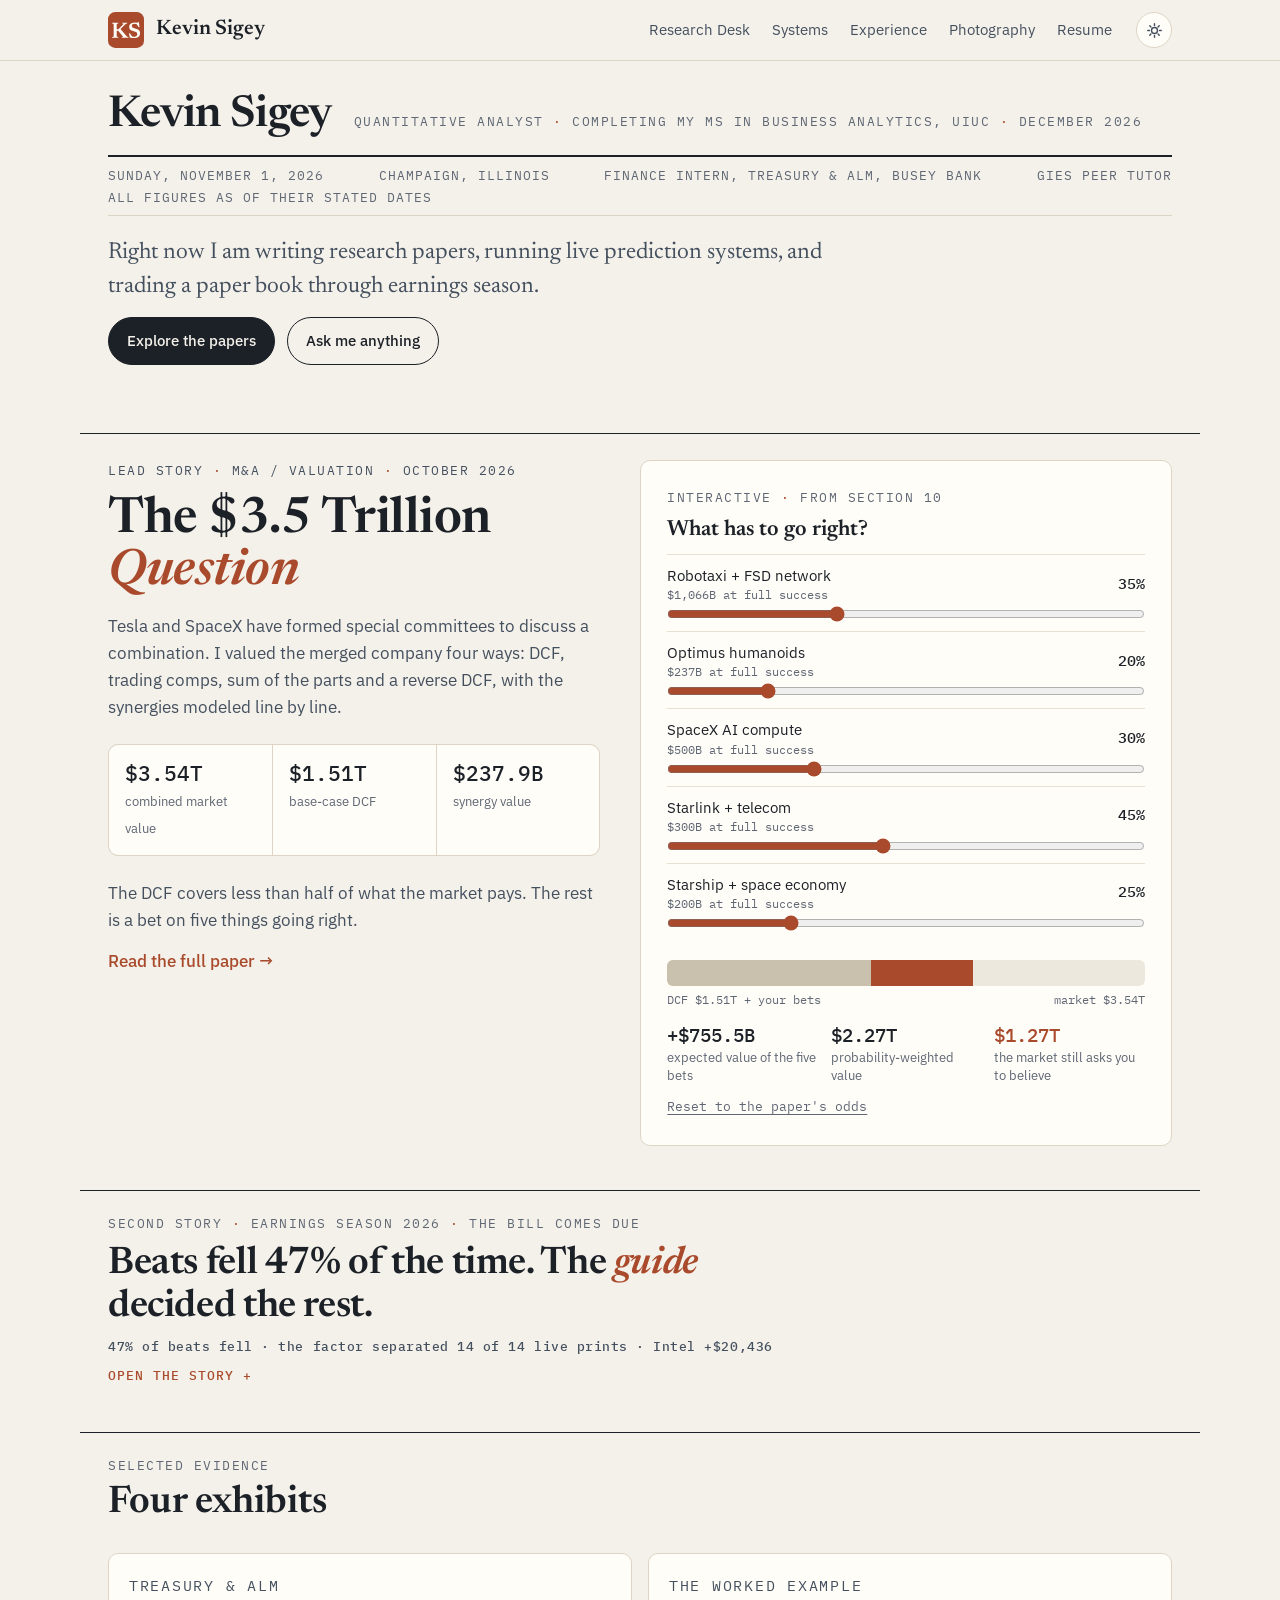
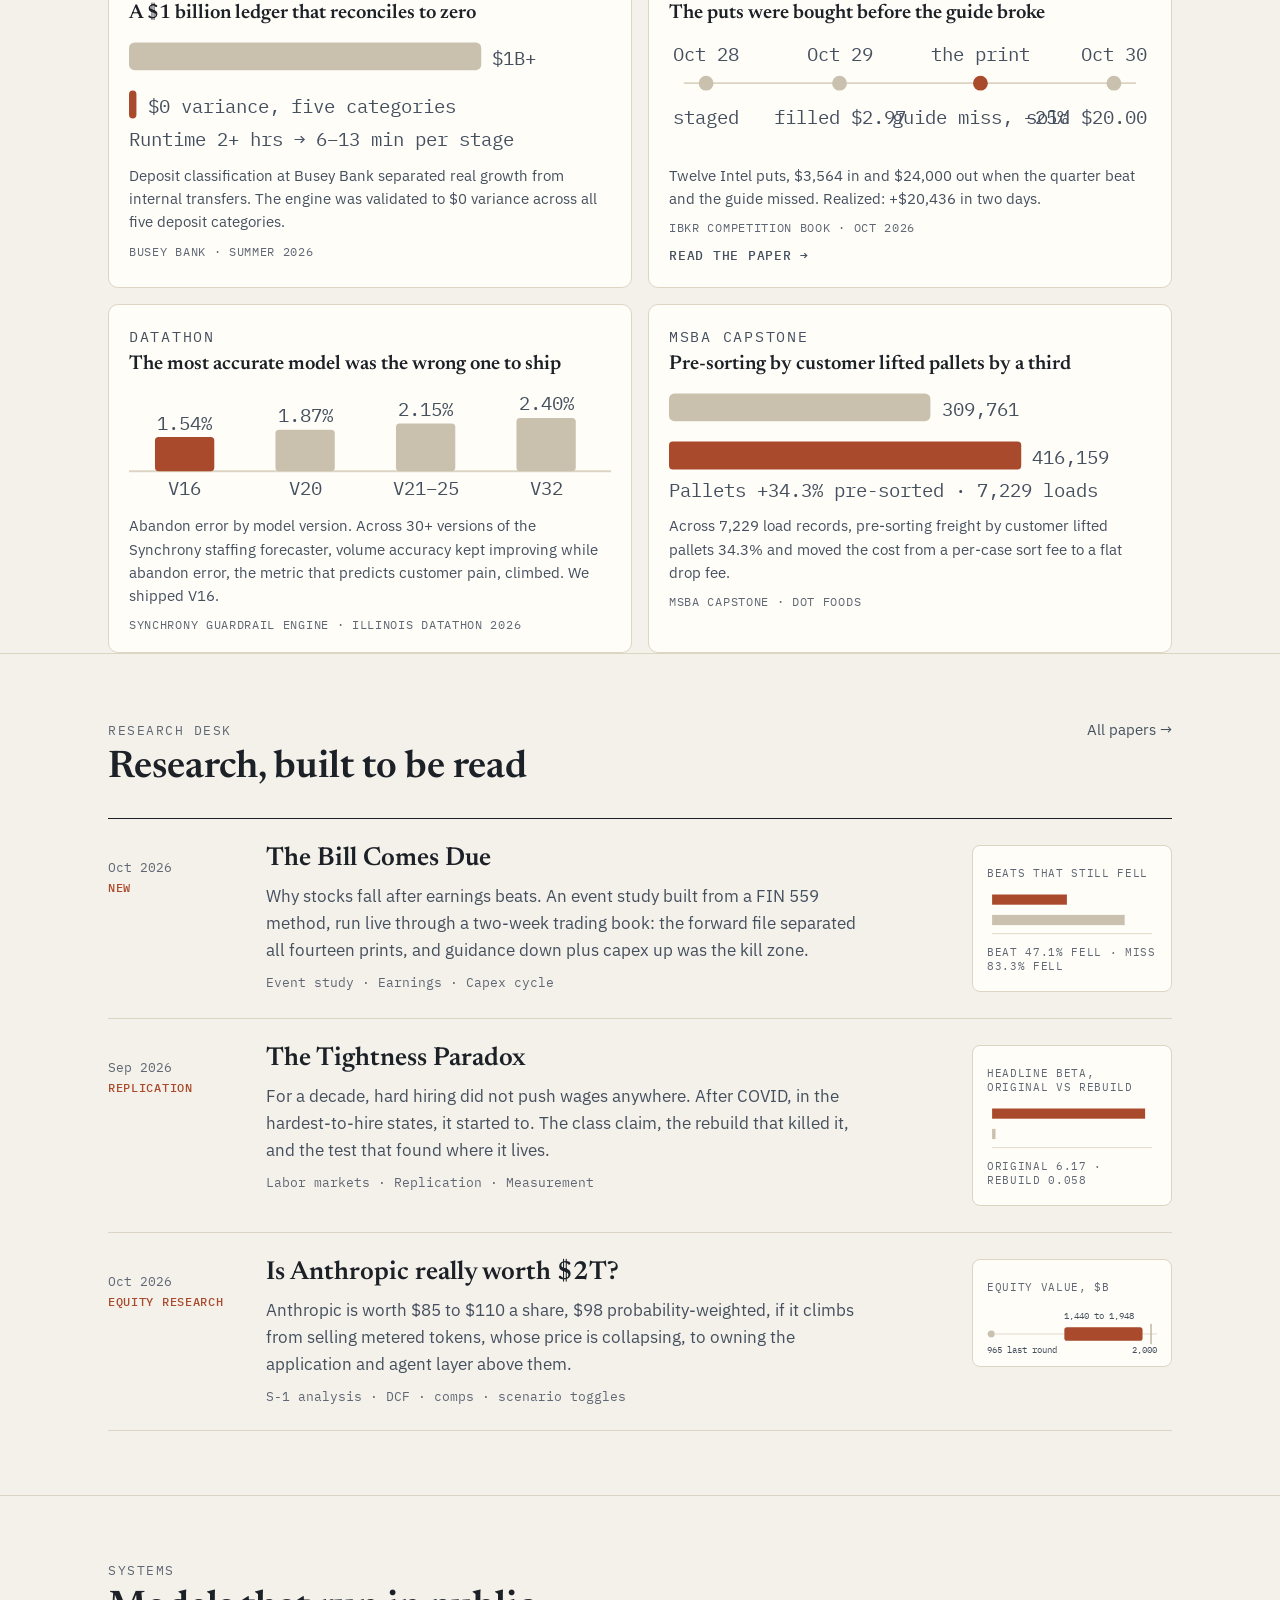
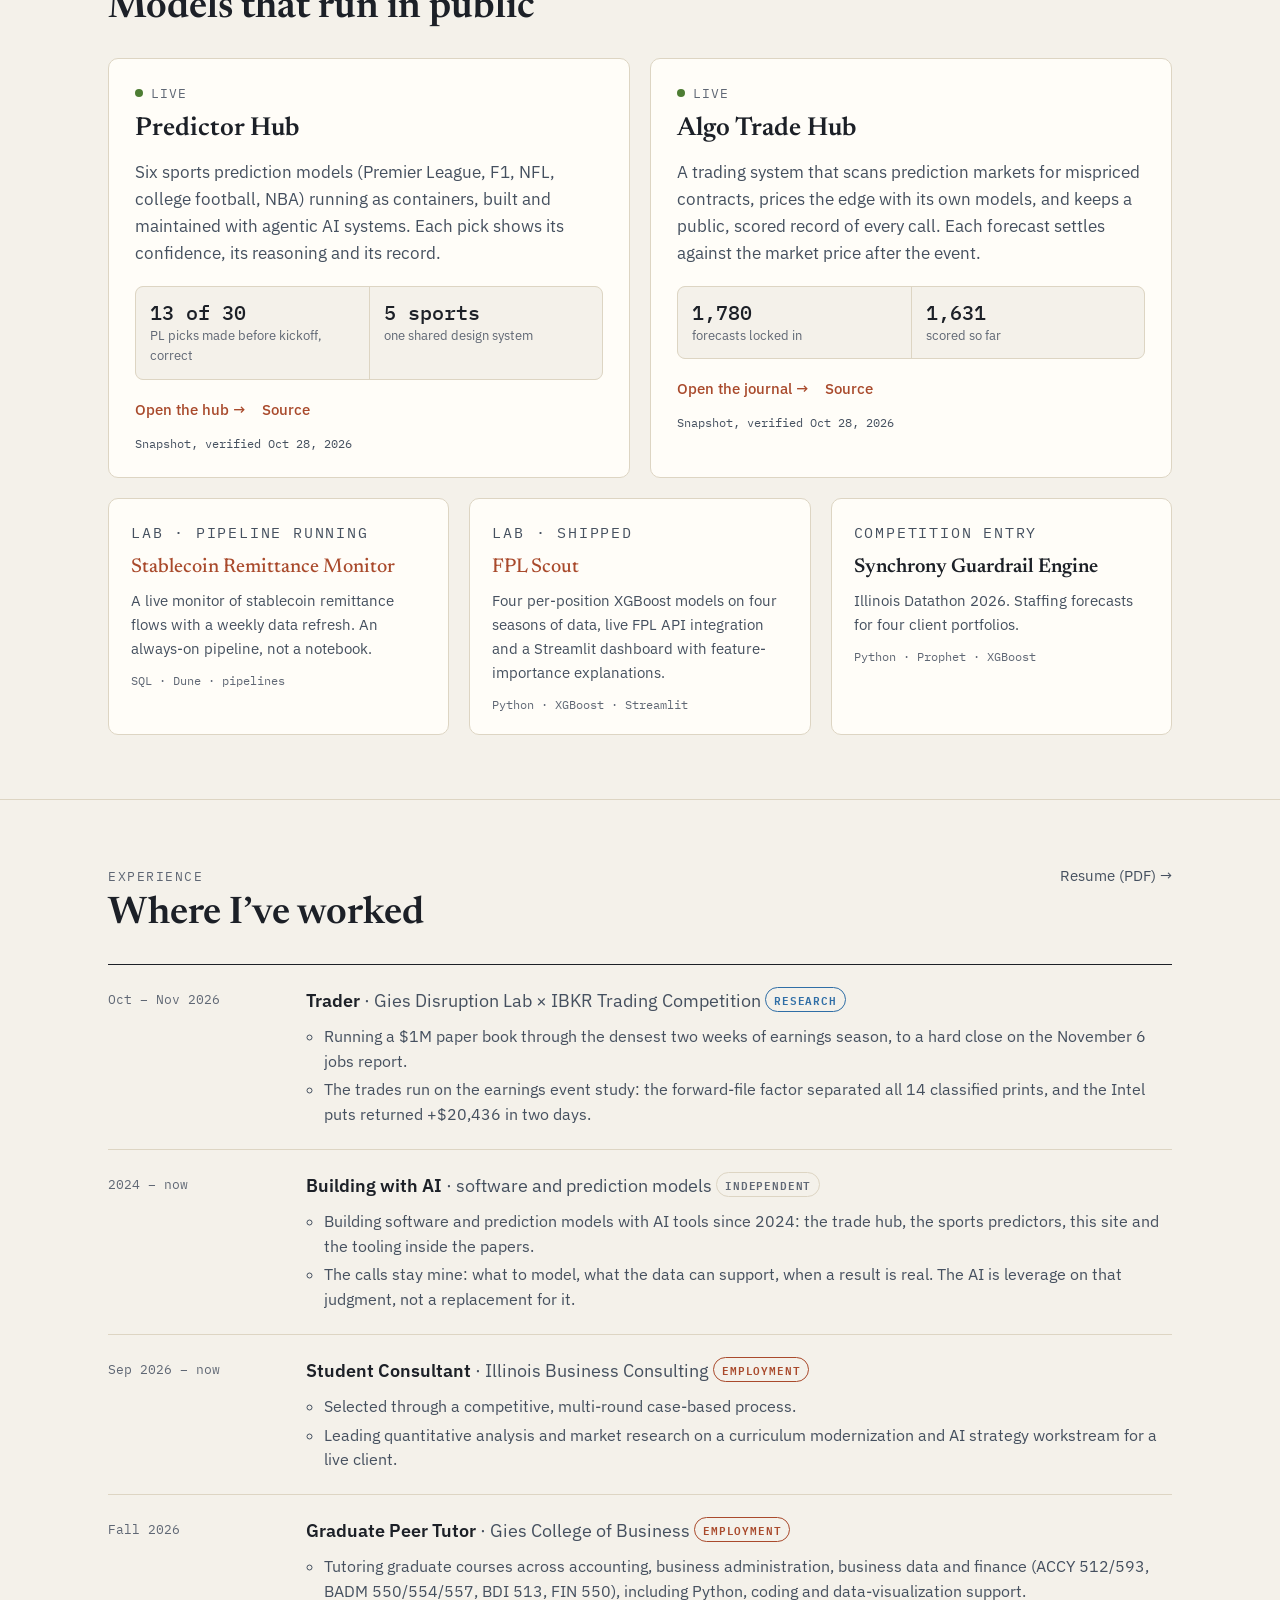
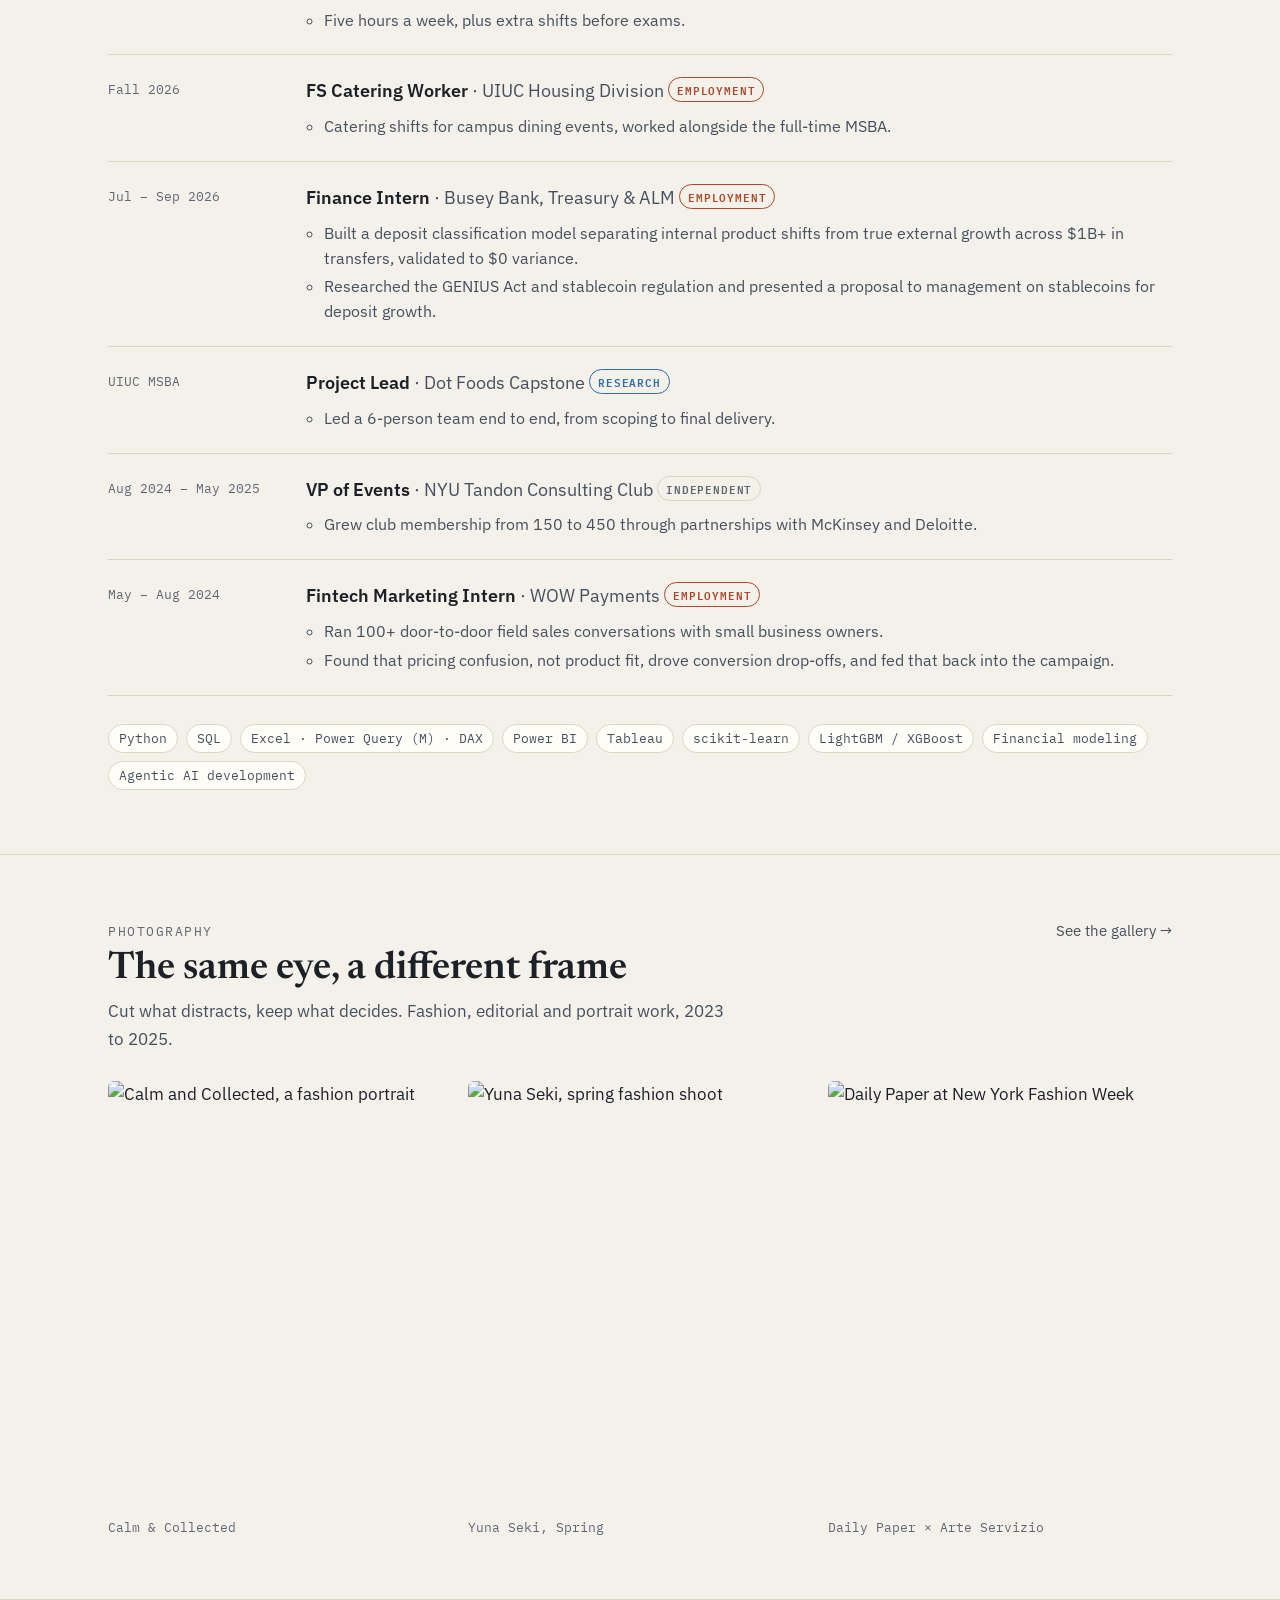
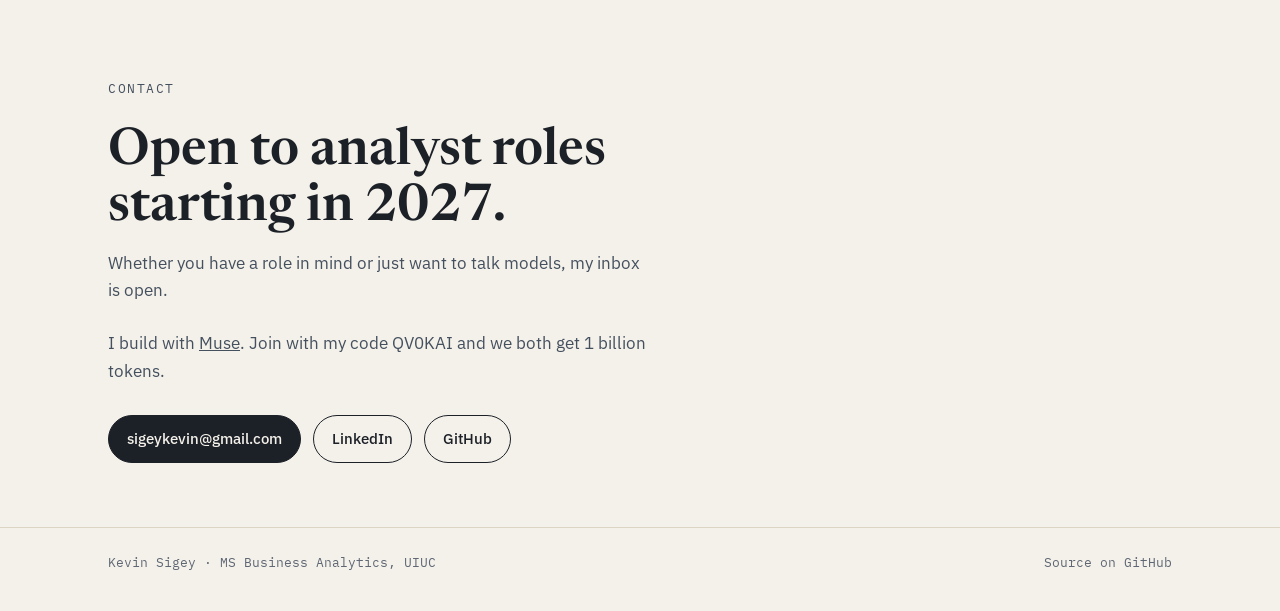
==== commit 577247ba: "Homepage: add Muse invite line to contact block (rev 11)" ====
--- a/index.html
+++ b/index.html
@@ -21,7 +21,7 @@
 <link rel="preconnect" href="https://fonts.googleapis.com">
 <link rel="preconnect" href="https://fonts.gstatic.com" crossorigin>
 <link href="https://fonts.googleapis.com/css2?family=Newsreader:ital,opsz,wght@0,6..72,400;0,6..72,600;1,6..72,600&family=IBM+Plex+Sans:wght@400;500;600&family=IBM+Plex+Mono:wght@400;500&display=swap" rel="stylesheet">
-<link rel="stylesheet" href="css/desk.css">
+<link rel="stylesheet" href="css/desk.css?v=20261101.2">
 <style>
 .editor-line{display:flex;justify-content:space-between;flex-wrap:wrap;gap:6px 18px;border-top:2px solid var(--ink);border-bottom:1px solid var(--line);padding:10px 0;font:12.5px var(--mono);letter-spacing:.08em;text-transform:uppercase;color:var(--ink-3)}
 .lead-story{margin-top:44px;border-top:1px solid var(--ink);padding-top:26px}
@@ -476,6 +476,7 @@
       <p class="kicker">Contact</p>
       <h2>Open to analyst roles starting in 2027.</h2>
       <p>Whether you have a role in mind or just want to talk models, my inbox is open.</p>
+      <p>I build with <a href="https://muse.ai/join" target="_blank" rel="noopener">Muse</a>. Join with my code QV0KAI and we both get 1 billion tokens.</p>
       <div class="cta-row">
         <a class="btn btn-solid" href="mailto:sigeykevin@gmail.com">sigeykevin@gmail.com</a>
         <a class="btn btn-ghost" href="https://www.linkedin.com/in/kevin-sigey-72a5501b5" target="_blank" rel="noopener">LinkedIn</a>
@@ -493,7 +494,7 @@
   </div>
 </footer>
 
-<script src="js/desk.js"></script>
+<script src="js/desk.js?v=20261101.2"></script>
 <script>
 (function () {
   var panel = document.getElementById('exhibit-panel');
--- a/css/desk.css
+++ b/css/desk.css
@@ -352,19 +352,33 @@
 }
 
 /* panelpop: chart-panel pop-out viewer (site-wide, Nov 2026).
-   A marked panel ([data-panel-pop]) opens whole — chart, title, caption —
-   in a full-screen viewer, the way photos open on the Photography page. */
+   A marked panel ([data-panel-pop]) opens whole: chart, title, caption,
+   in a full-screen viewer, the way photos open on the Photography page.
+   The viewer zooms (rev. 2, Nov 2026): a toolbar shows the real zoom
+   percentage with minus, plus and Fit controls. 100% is the panel at
+   exactly its in-page width; the panel keeps a wide layout (up to
+   1100px, charts refit on the resize event) and is transform-scaled
+   inside a sizing wrapper set to the scaled dimensions, so the overlay
+   scrolls and pans over the true zoomed size. Pinch zoom still works
+   on top of the transform. */
 [data-panel-pop]{cursor:zoom-in;position:relative}
 [data-panel-pop]:focus-visible{outline:2px solid var(--accent,#b4552d);outline-offset:3px}
 .pp-badge{position:absolute;top:10px;right:10px;width:30px;height:30px;border-radius:999px;display:grid;place-items:center;background:var(--card,#fffdf8);color:var(--ink-2,#8b96a5);border:1px solid var(--line,#ccc);opacity:0;pointer-events:none;transition:opacity .15s;z-index:6}
 [data-panel-pop]:hover .pp-badge,[data-panel-pop]:focus-visible .pp-badge{opacity:.94}
 @media(hover:none){.pp-badge{opacity:.78}}
-.pp-overlay{position:fixed;inset:0;z-index:400;background:rgba(8,10,12,.76);-webkit-backdrop-filter:blur(3px);backdrop-filter:blur(3px);display:none;overflow-y:auto;overscroll-behavior:contain;padding:26px 14px 44px;box-sizing:border-box}
+.pp-overlay{position:fixed;inset:0;z-index:400;background:rgba(8,10,12,.76);-webkit-backdrop-filter:blur(3px);backdrop-filter:blur(3px);display:none;overflow:auto;overscroll-behavior:contain;padding:26px 14px 44px;box-sizing:border-box}
 .pp-overlay.open{display:block}
-.pp-stage{max-width:920px;margin:0 auto;position:relative}
+.pp-stage{margin:0 auto;position:relative}
+.pp-zoomwrap{position:relative;margin:0 auto}
 .pp-stage [data-panel-pop]{cursor:default}
 .pp-close{position:fixed;top:12px;right:12px;z-index:410;width:42px;height:42px;border-radius:999px;border:1px solid rgba(255,255,255,.4);background:rgba(14,16,20,.88);color:#fff;display:grid;place-items:center;cursor:pointer;padding:0}
 .pp-close svg{width:19px;height:19px;display:block}
+.pp-tools{position:fixed;top:12px;left:50%;transform:translateX(-50%);z-index:420;display:flex;align-items:center;gap:2px;background:rgba(14,16,20,.88);border:1px solid rgba(255,255,255,.4);border-radius:999px;padding:4px;color:#fff;font-family:ui-monospace,SFMono-Regular,Menlo,Consolas,monospace}
+.pp-zbtn{appearance:none;-webkit-appearance:none;width:34px;height:34px;border-radius:999px;border:0;background:transparent;color:#fff;font-size:19px;line-height:1;display:grid;place-items:center;cursor:pointer;padding:0;font-family:inherit}
+.pp-zbtn:hover,.pp-zbtn:active{background:rgba(255,255,255,.18)}
+.pp-zbtn.pp-zfit{width:auto;padding:0 11px;font-size:12px;font-weight:600;letter-spacing:.05em}
+.pp-zlabel{min-width:50px;text-align:center;font-size:12.5px;font-weight:600;letter-spacing:.02em}
 body.pp-lock{overflow:hidden}
 .pp-ph{border:1px dashed var(--line,#ccc);border-radius:8px;box-sizing:border-box}
-@media(max-width:720px){.pp-overlay{padding:14px 8px 30px}.pp-stage{max-width:100%}}
+@media(max-width:720px){.pp-overlay{padding:14px 8px 30px}}
+/* /panelpop-css */
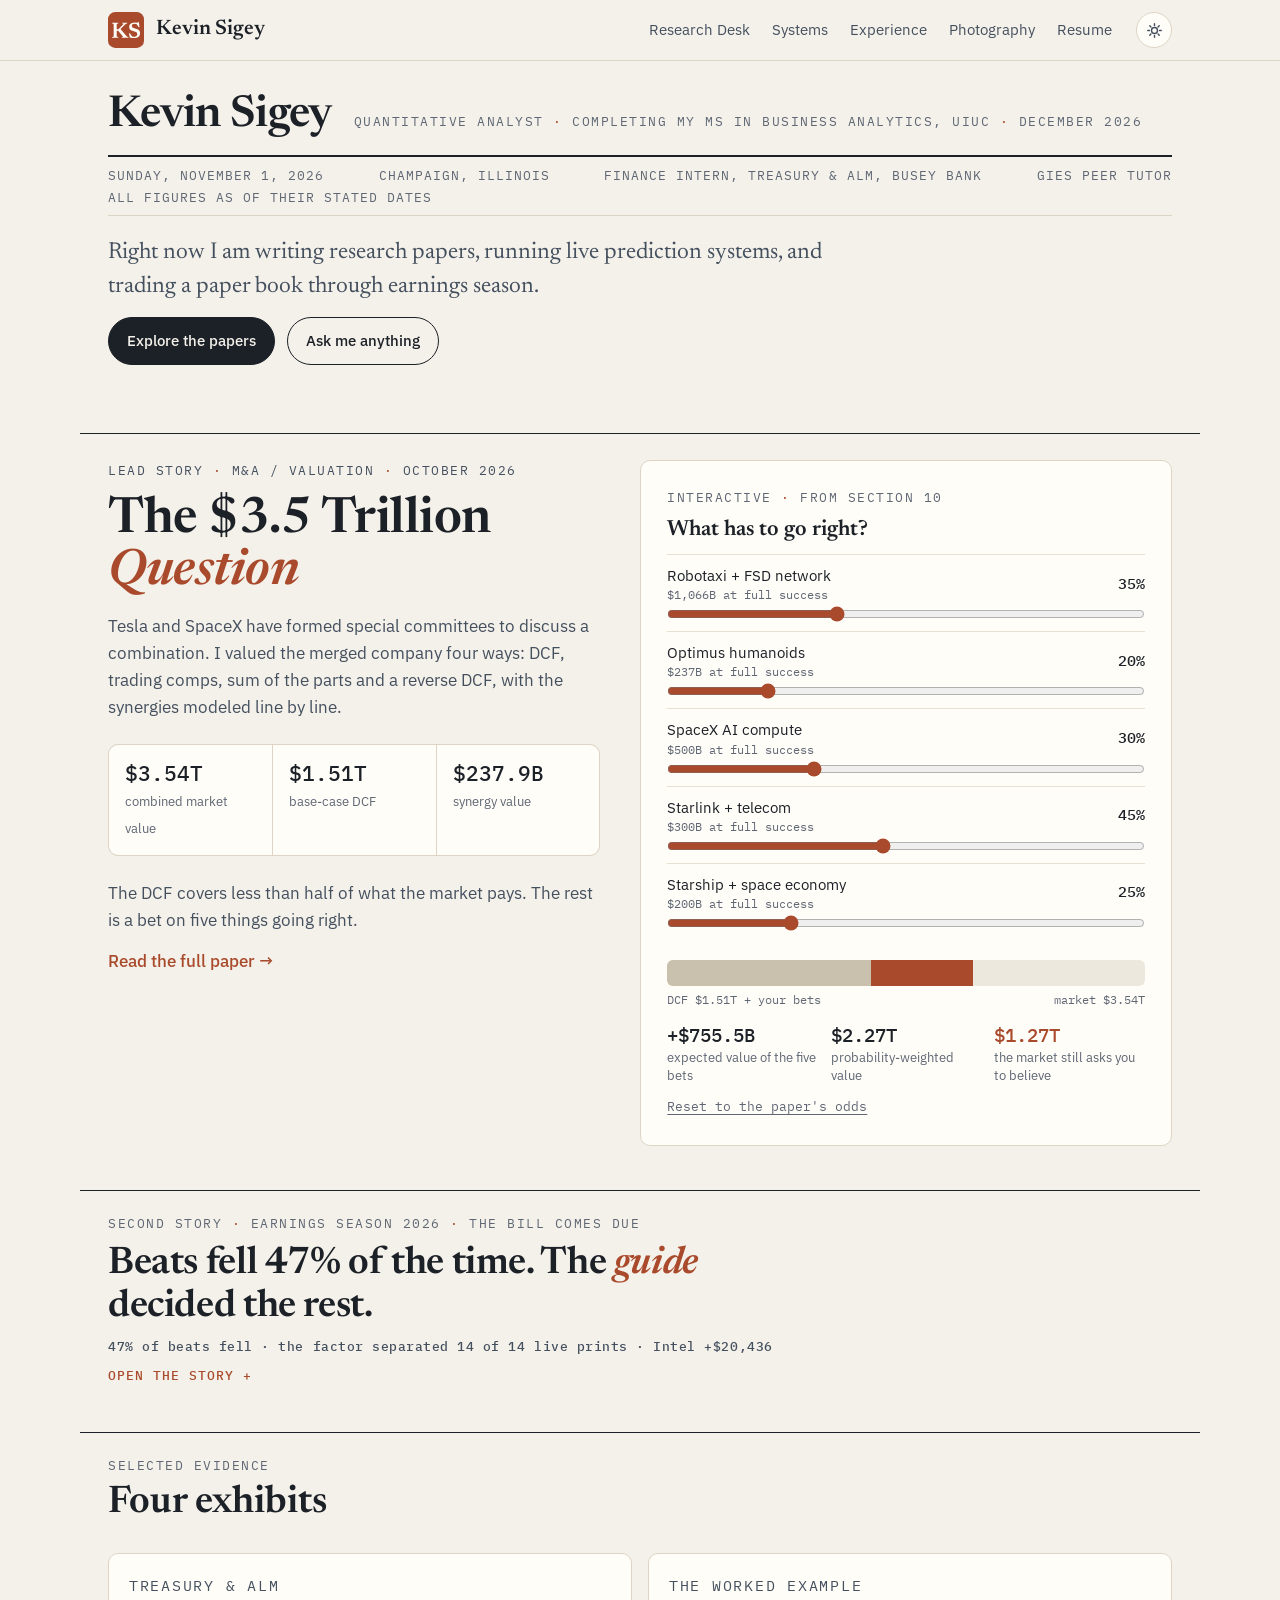
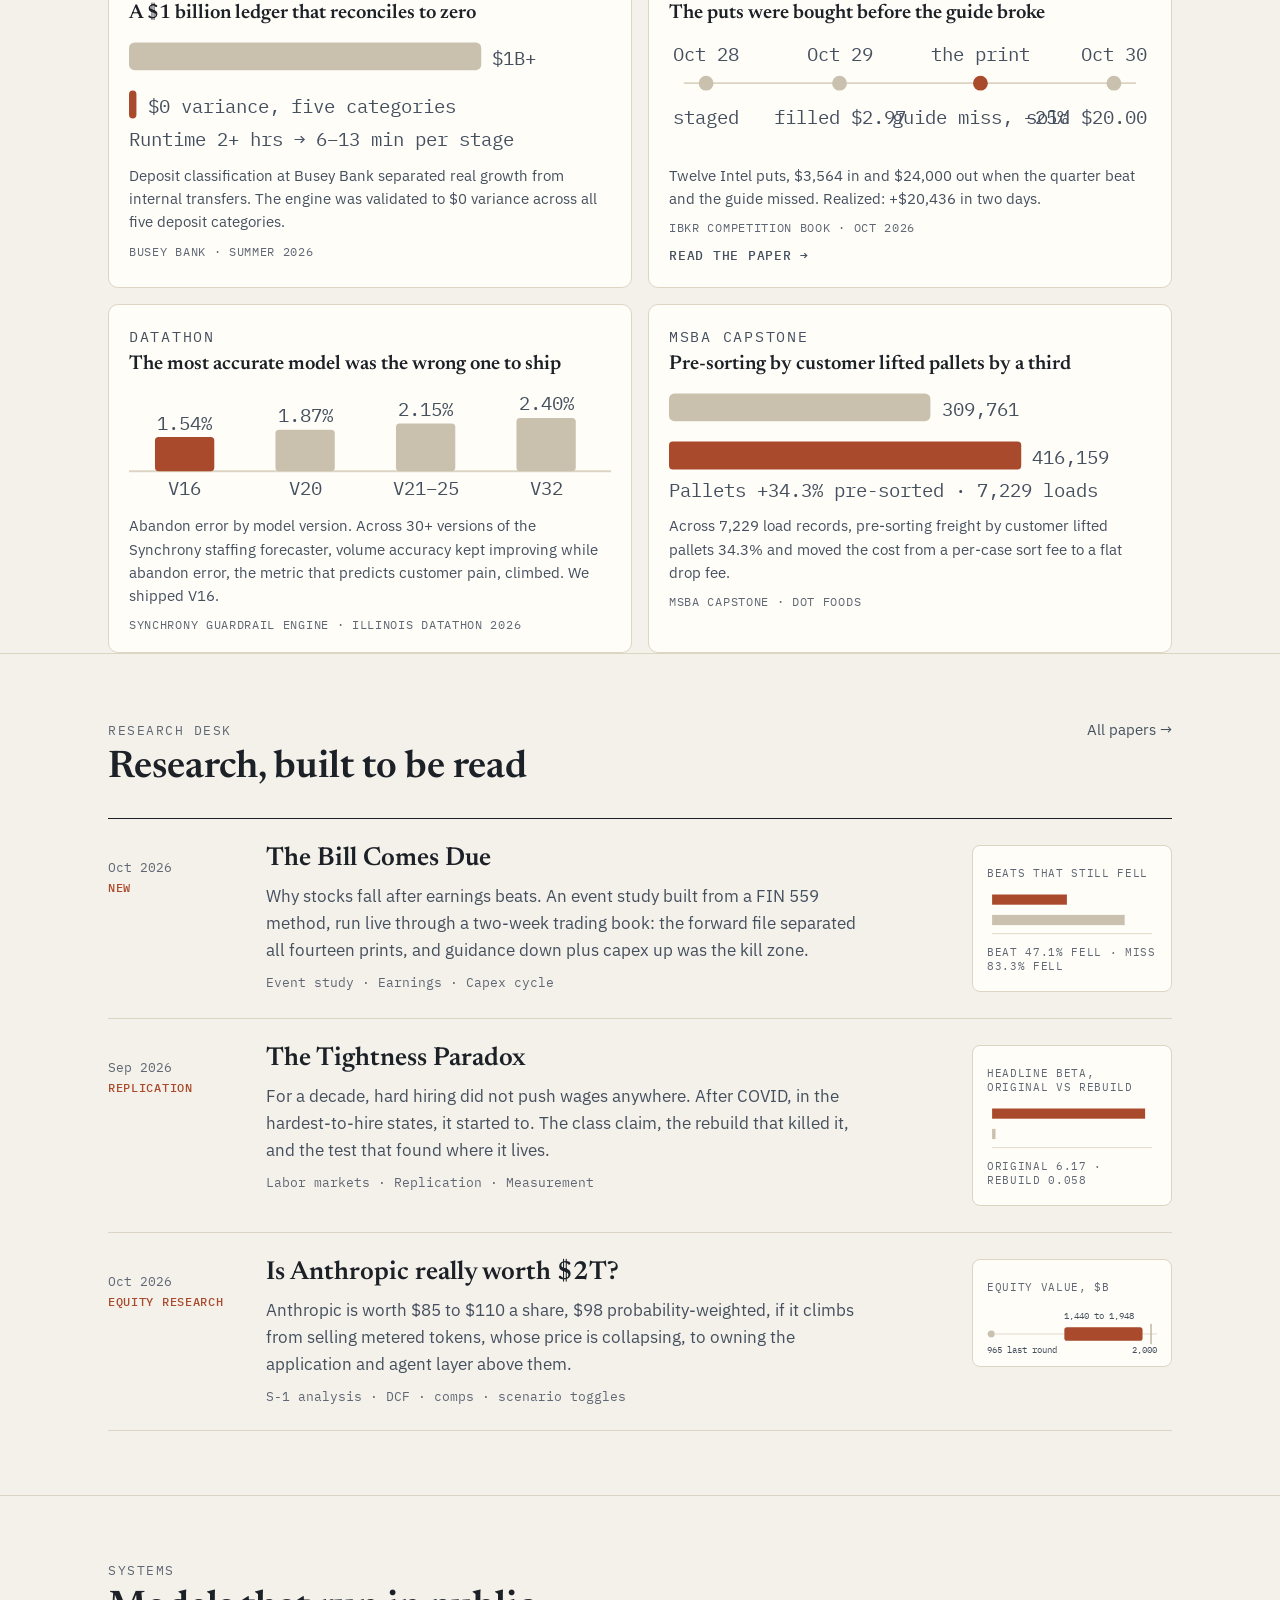
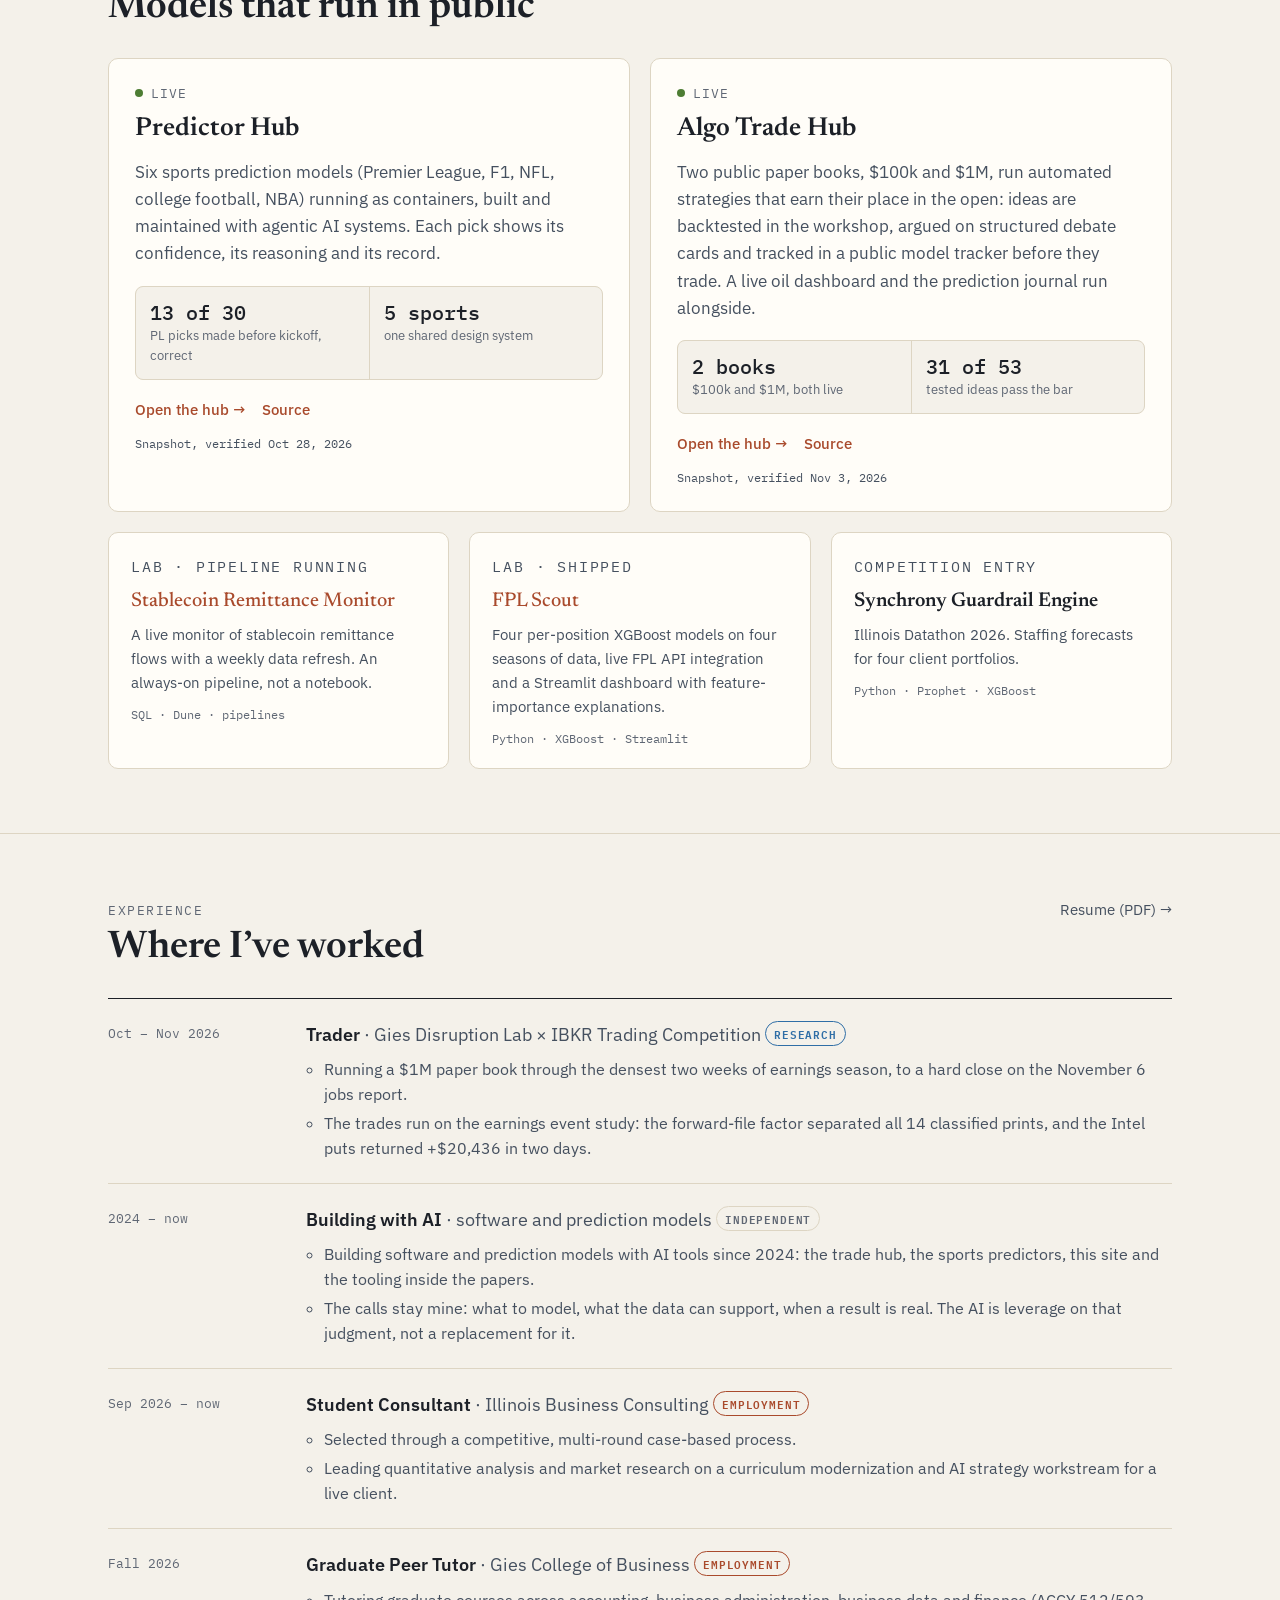
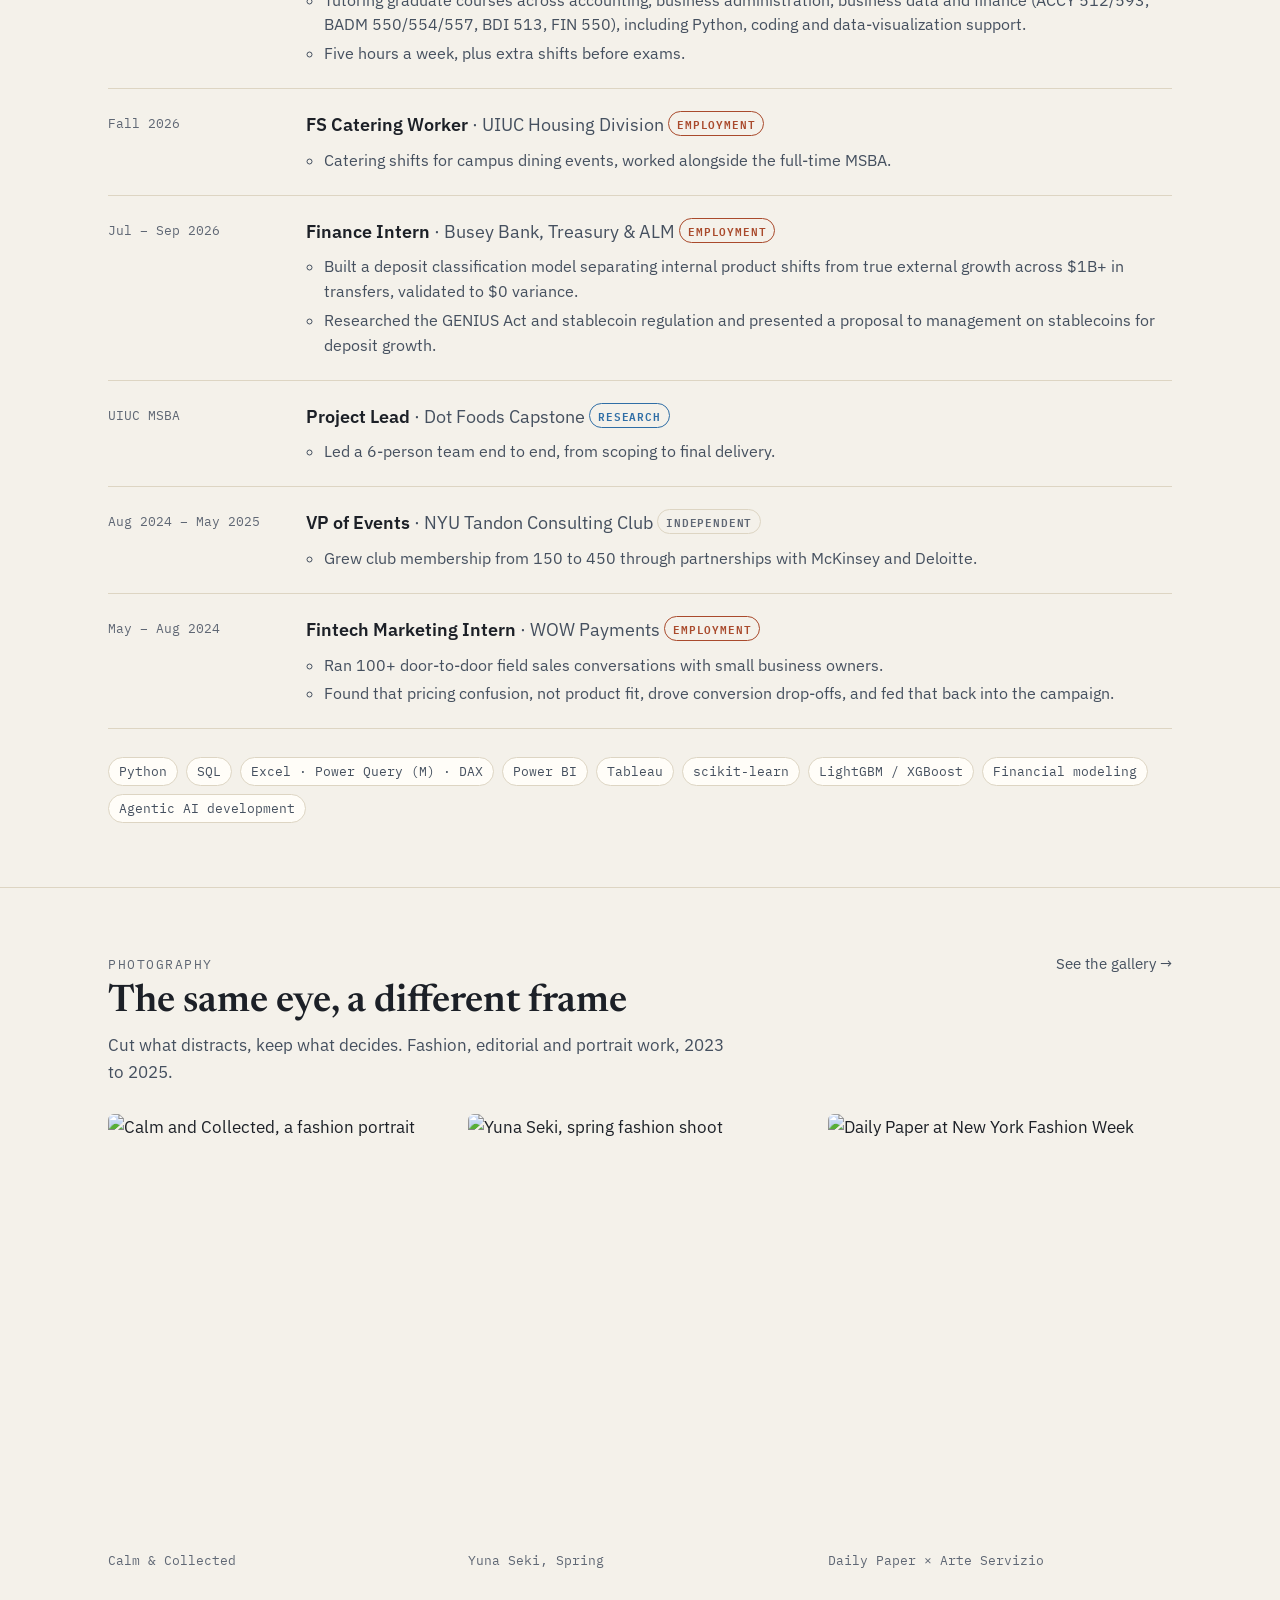
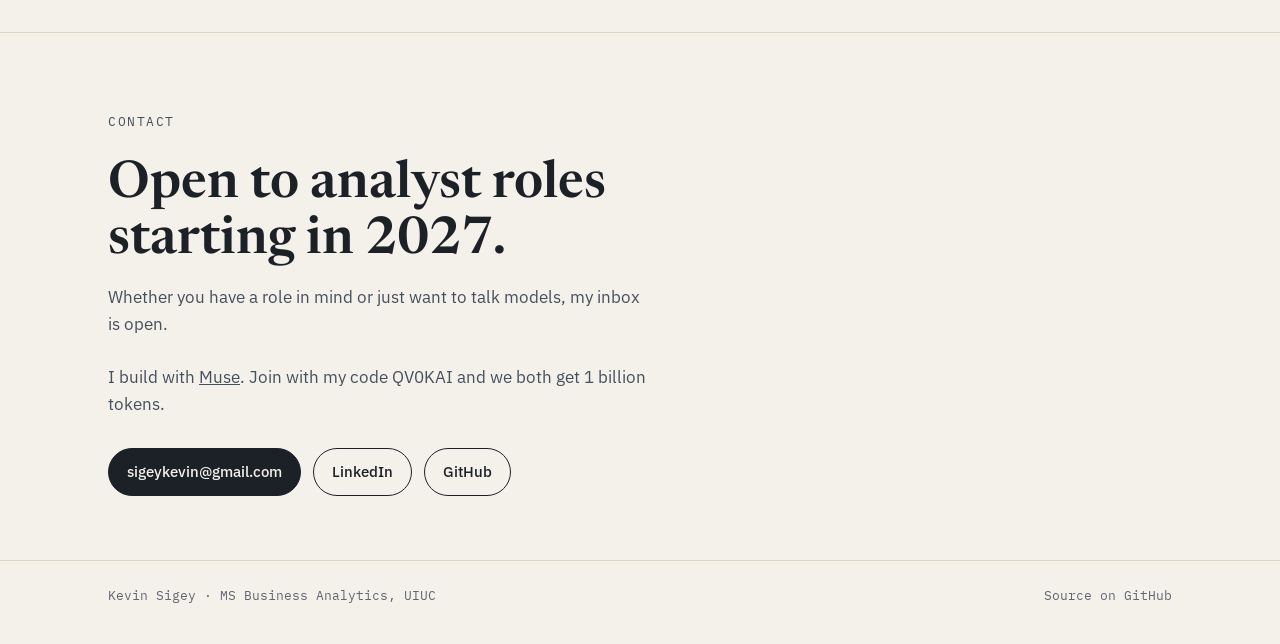
==== commit a8a6f683: "Homepage: fix Algo Trade Hub link + refresh entry (rev 12)" ====
--- a/index.html
+++ b/index.html
@@ -399,13 +399,13 @@
         <article class="card system">
           <p class="live"><i aria-hidden="true"></i> Live</p>
           <h3>Algo Trade Hub</h3>
-          <p>A trading system that scans prediction markets for mispriced contracts, prices the edge with its own models, and keeps a public, scored record of every call. Each forecast settles against the market price after the event.</p>
+          <p>Two public paper books, $100k and $1M, run automated strategies that earn their place in the open: ideas are backtested in the workshop, argued on structured debate cards and tracked in a public model tracker before they trade. A live oil dashboard and the prediction journal run alongside.</p>
           <div class="readout">
-            <div><b>1,780</b>forecasts locked in</div>
-            <div><b>1,631</b>scored so far</div>
-          </div>
-          <div class="links"><a class="text-link" href="https://40-160-91-131.sslip.io/journal" target="_blank" rel="noopener">Open the journal &rarr;</a><a class="text-link" href="https://github.com/kevinsigey/algo-trade-hub-prod" target="_blank" rel="noopener">Source</a></div>
-          <p class="snap">Snapshot, verified Oct 28, 2026</p>
+            <div><b>2 books</b>$100k and $1M, both live</div>
+            <div><b>31 of 53</b>tested ideas pass the bar</div>
+          </div>
+          <div class="links"><a class="text-link" href="https://algo.40-160-91-131.sslip.io" target="_blank" rel="noopener">Open the hub &rarr;</a><a class="text-link" href="https://github.com/kevinsigey/algo-trade-hub-prod" target="_blank" rel="noopener">Source</a></div>
+          <p class="snap">Snapshot, verified Nov 3, 2026</p>
         </article>
       </div>
       <div class="lab">
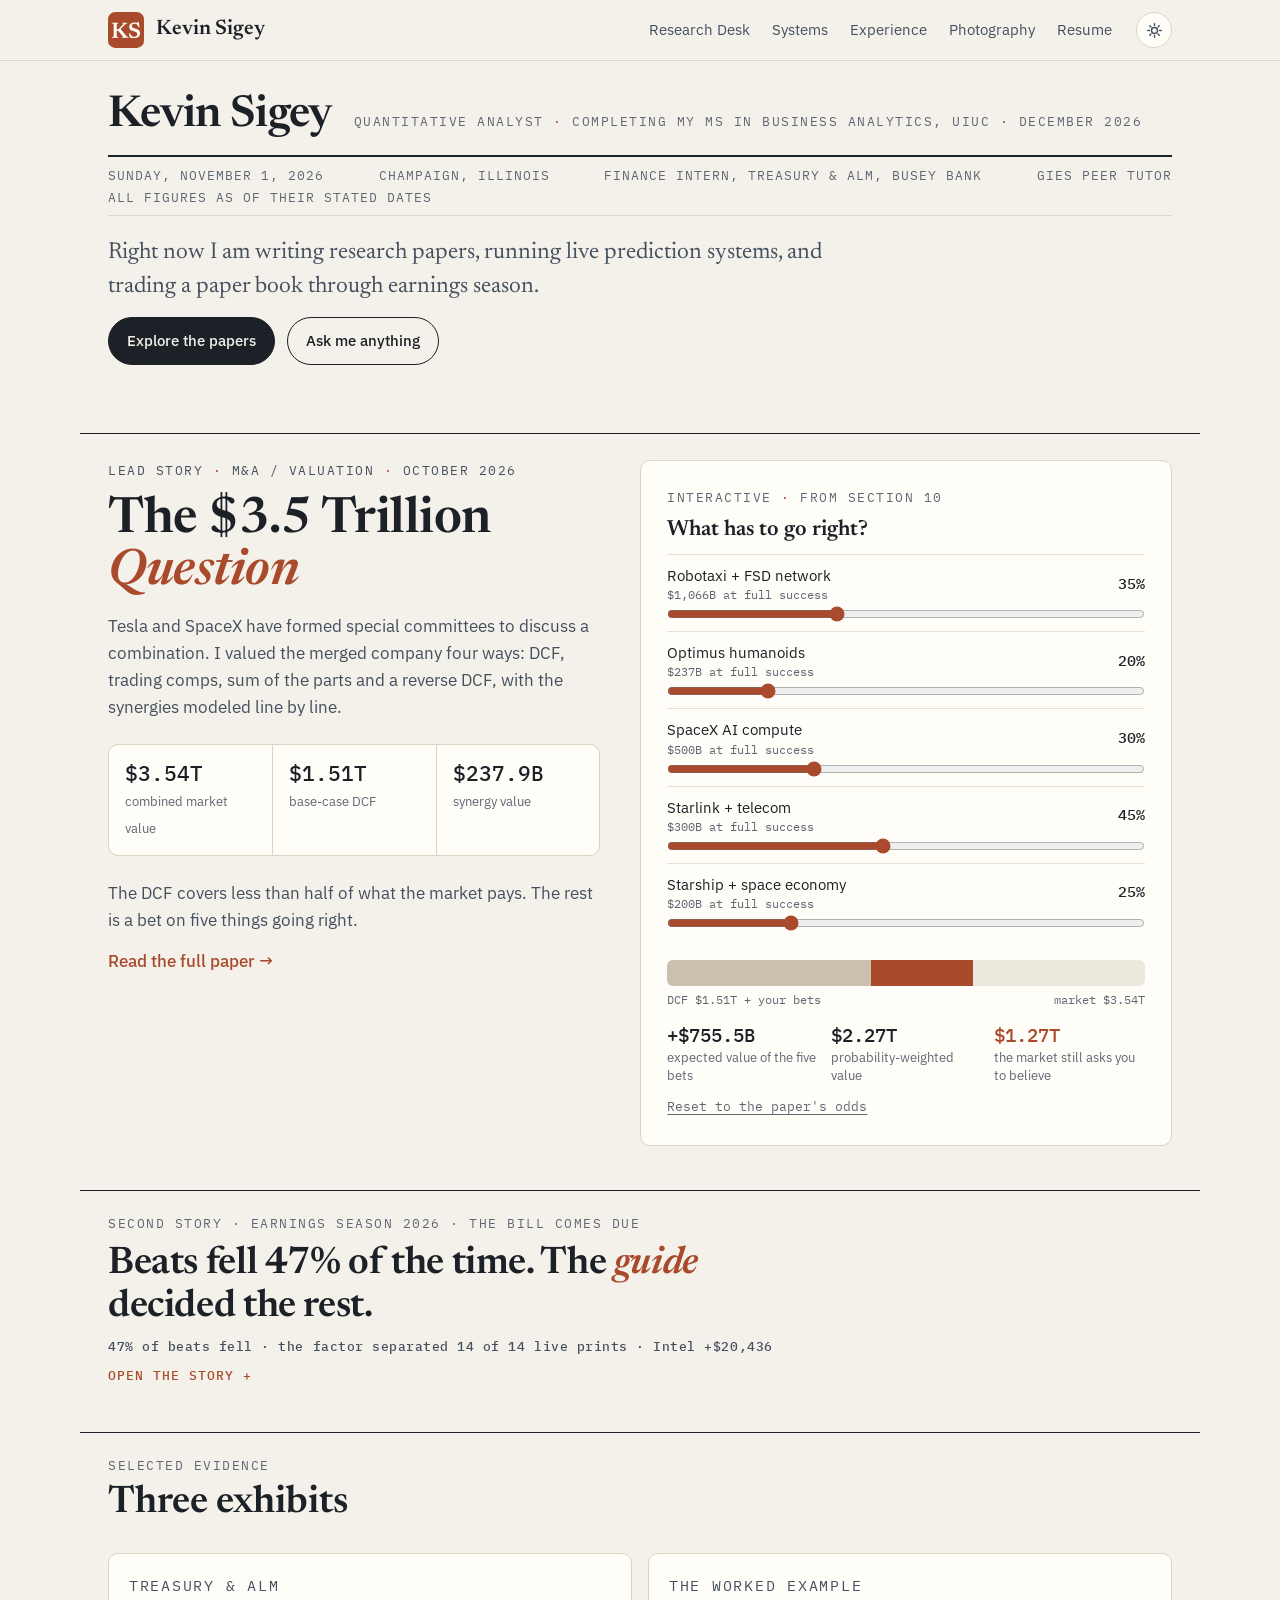
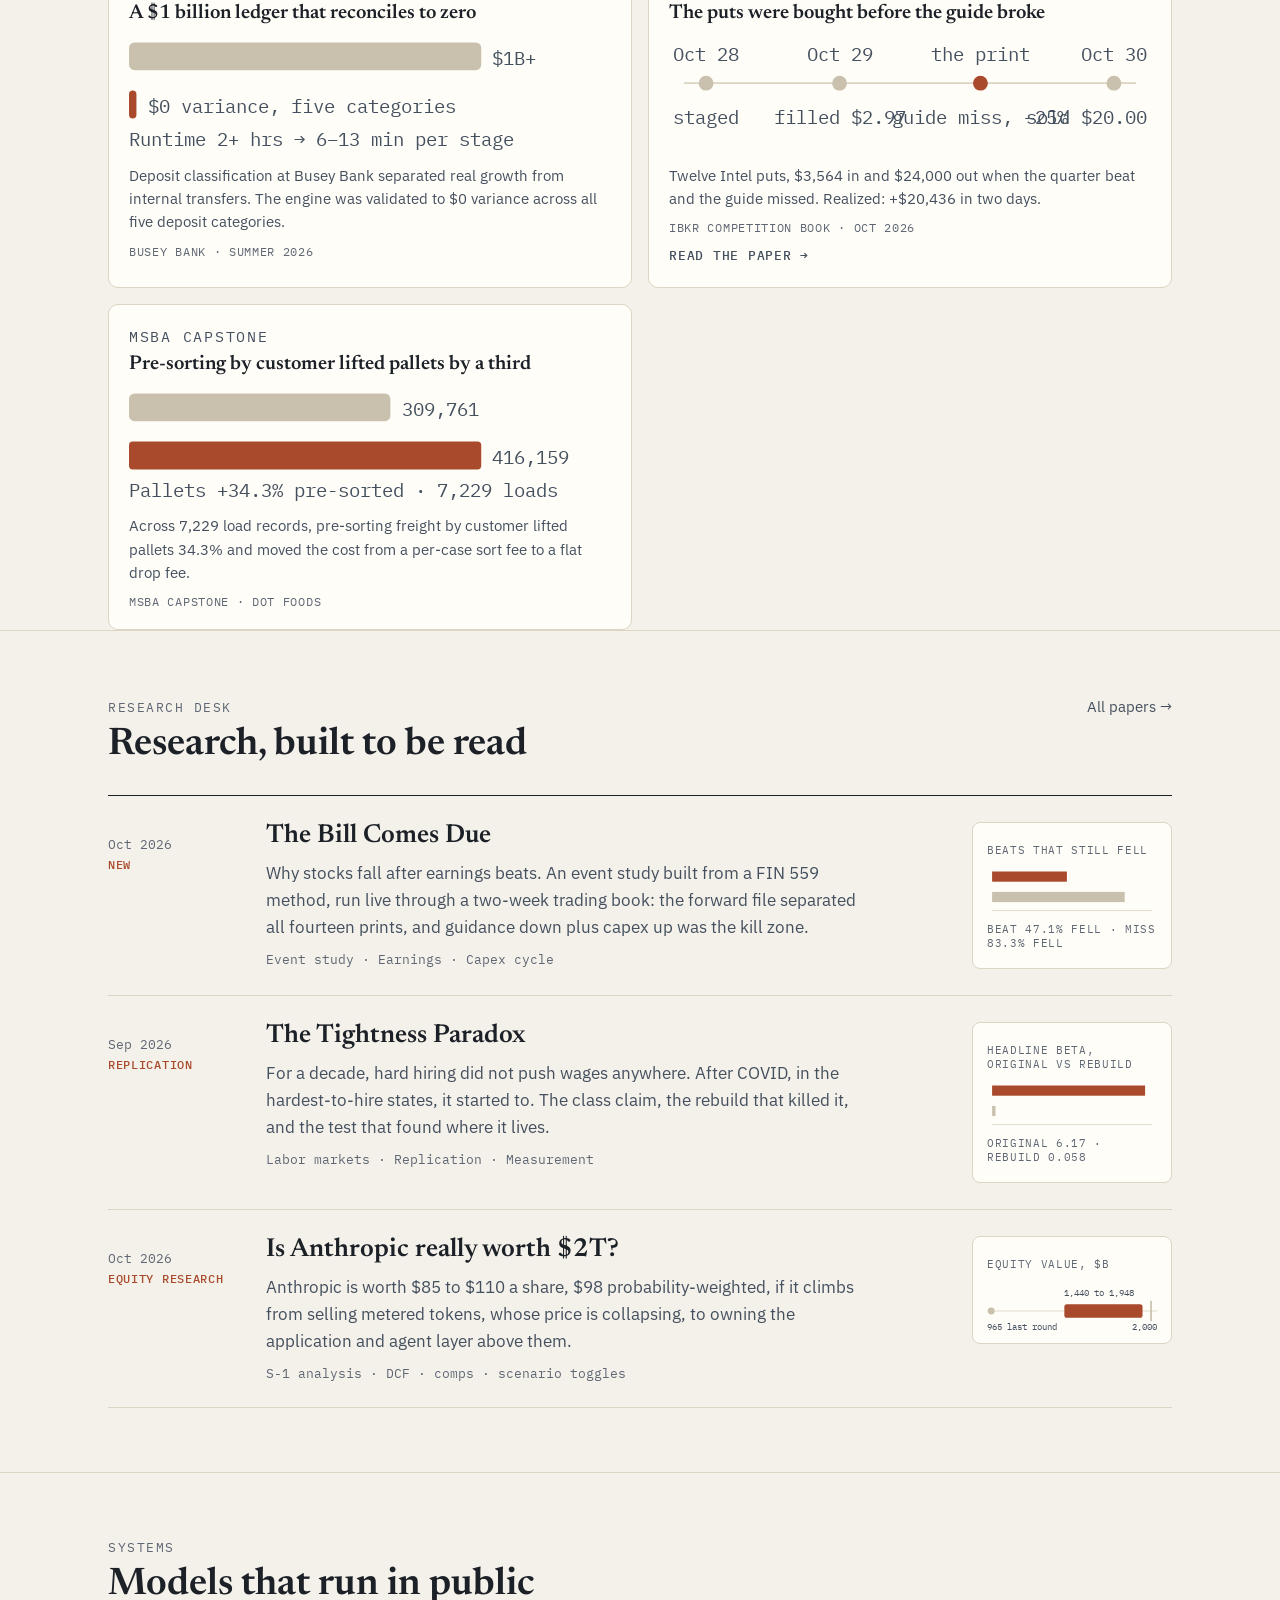
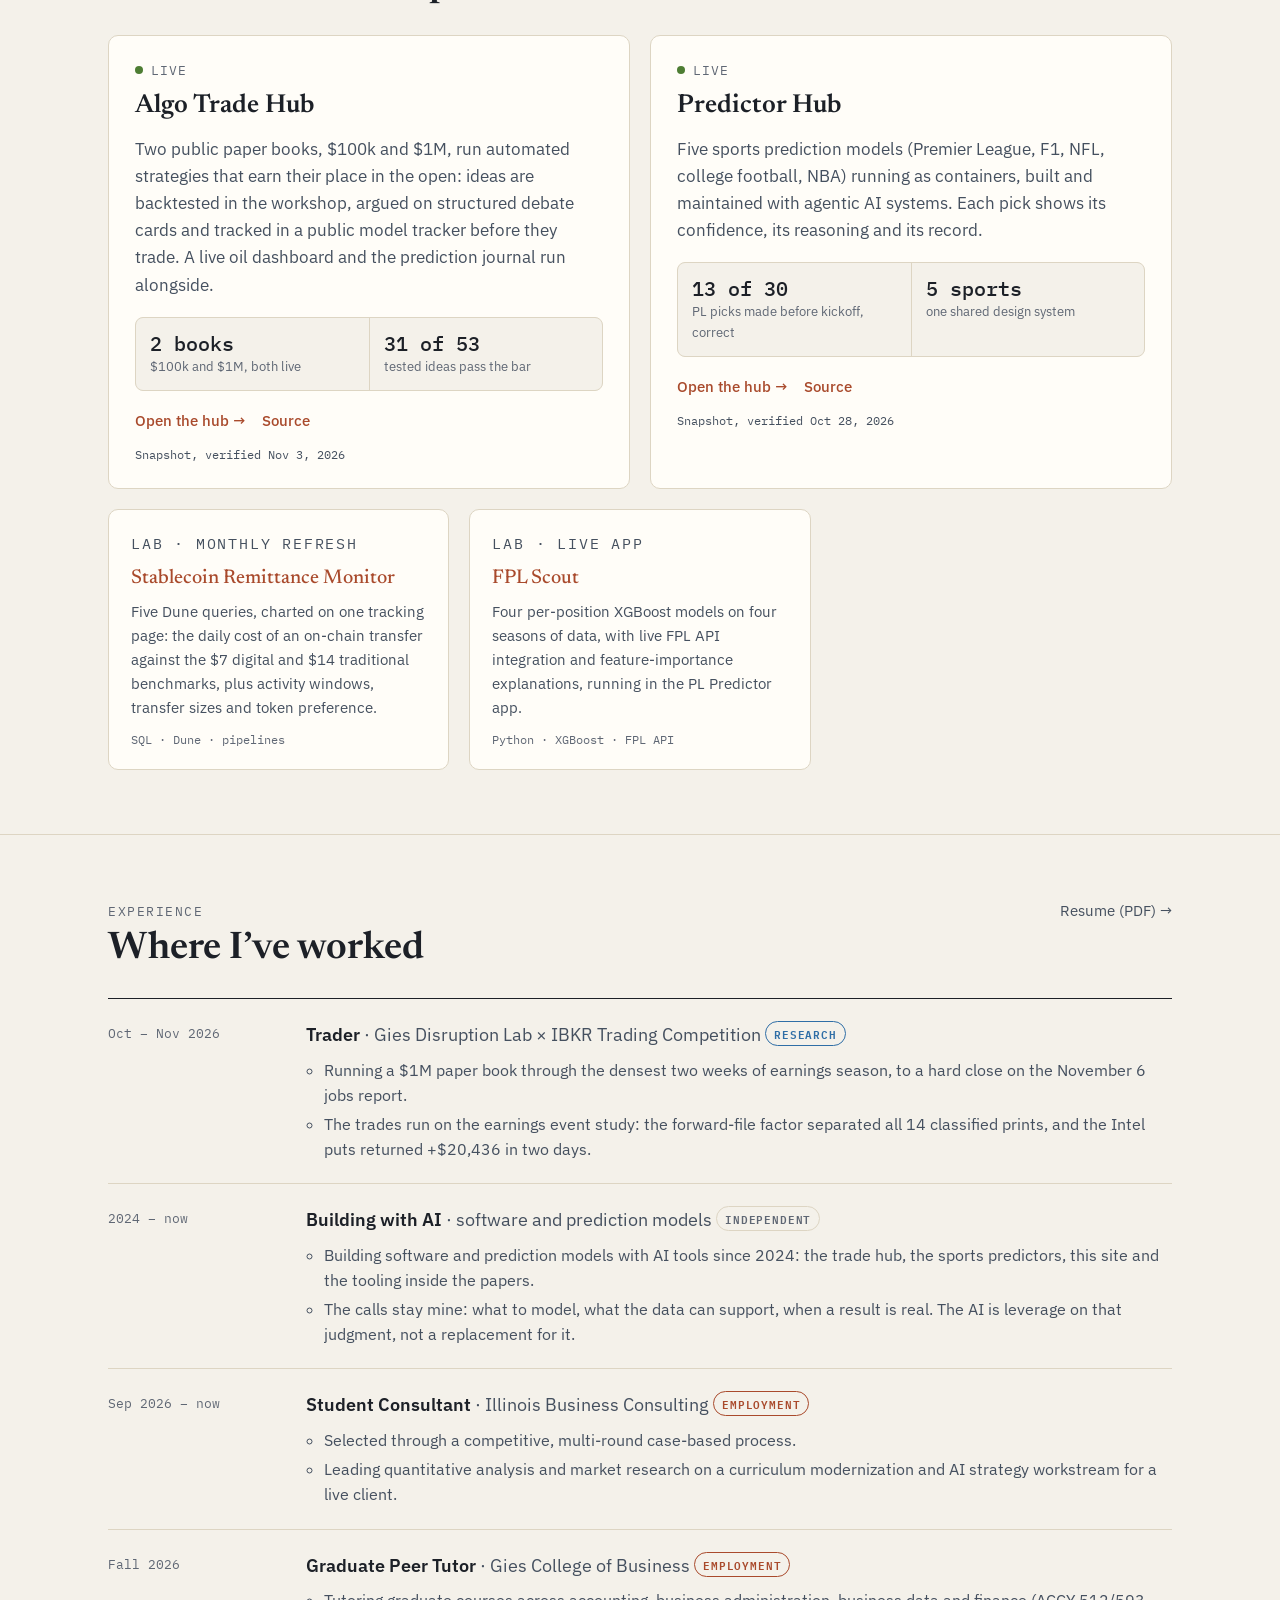
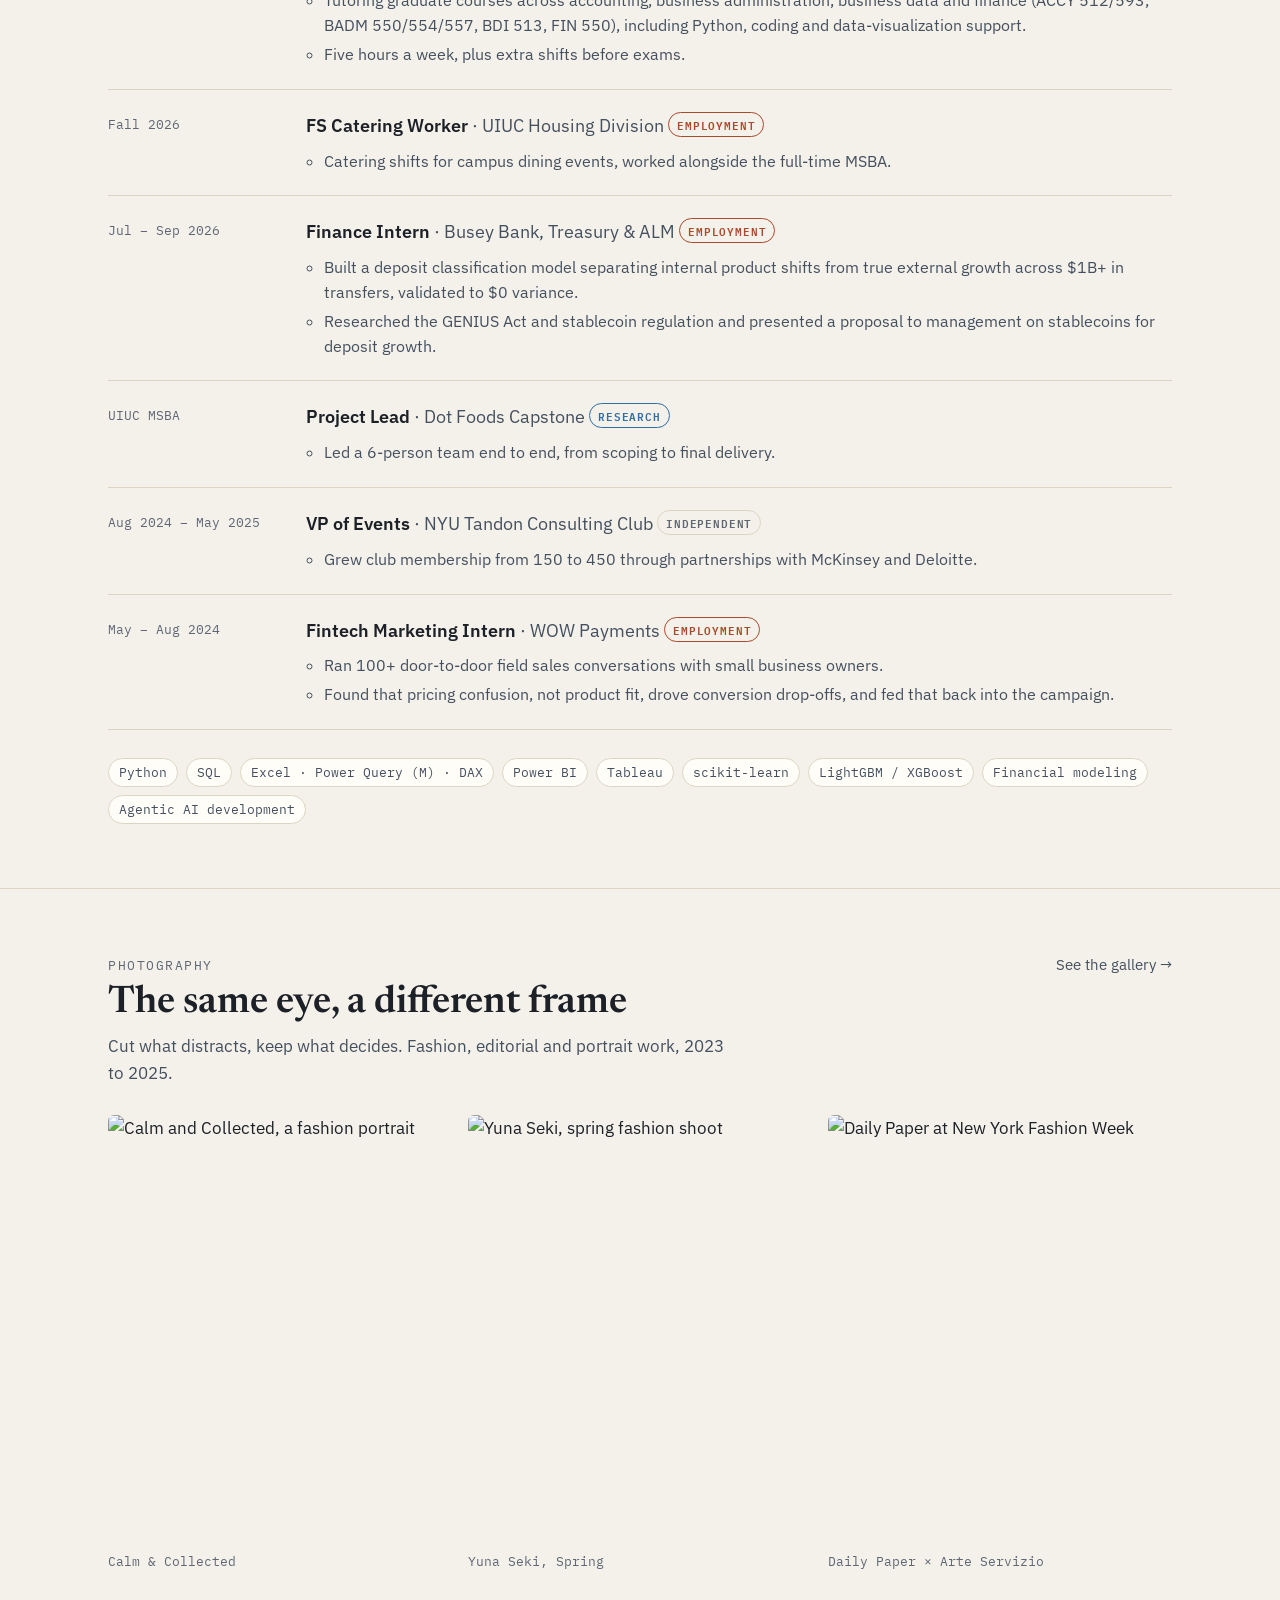
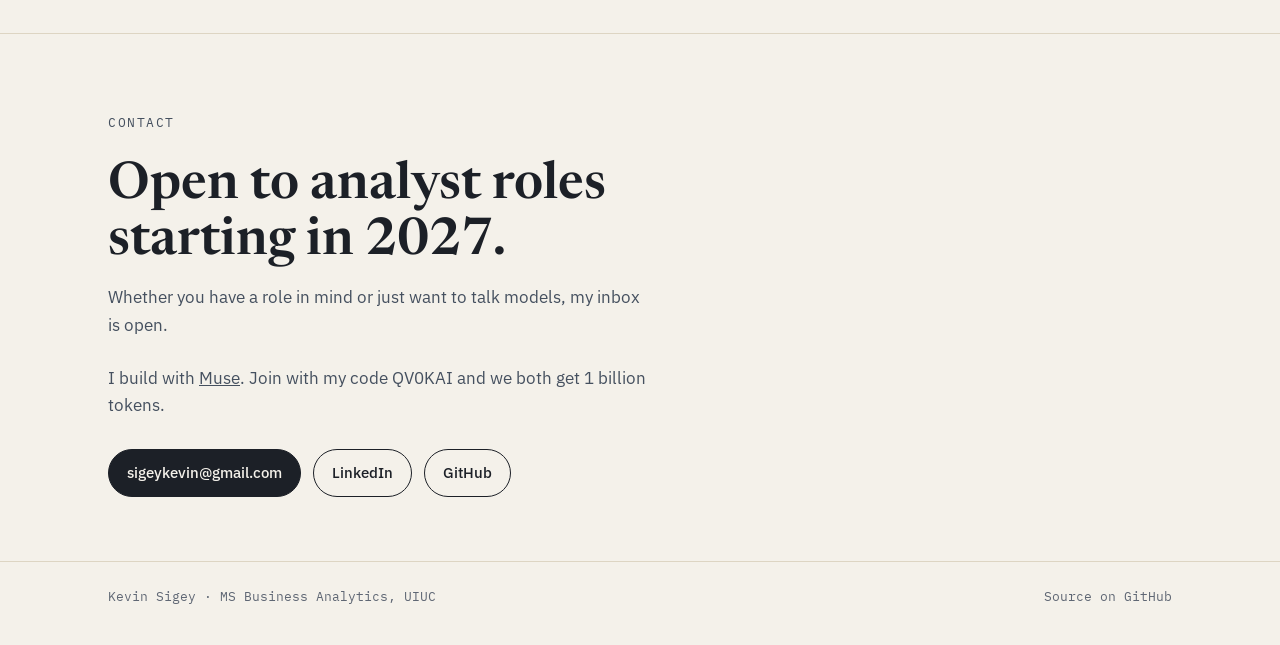
==== commit fcc2750d: "Homepage models section upgrade: trade hub first, FPL Scout to live app, stablecoin to monitor page," ====
--- a/index.html
+++ b/index.html
@@ -222,7 +222,7 @@
 
   <section class="wrap exhibits" aria-label="Selected evidence">
     <div class="sec-head">
-      <div><p class="kicker">Selected evidence</p><h2>Four exhibits</h2></div>
+      <div><p class="kicker">Selected evidence</p><h2>Three exhibits</h2></div>
     </div>
     <div class="fp-tiles">
       <article class="card fp-tile" data-exhibit="busey">
@@ -239,13 +239,6 @@
         <p>Twelve Intel puts, $3,564 in and $24,000 out when the quarter beat and the guide missed. Realized: +$20,436 in two days.</p>
         <p class="src">IBKR competition book &middot; Oct 2026</p>
         <p class="tile-link"><a href="the-bill-comes-due.html">Read the paper &rarr;</a></p>
-      </article>
-      <article class="card fp-tile" data-exhibit="synchrony">
-        <p class="kicker">Datathon</p>
-        <h3><button class="tile-open" type="button" aria-expanded="false" aria-controls="exhibit-panel">The most accurate model was the wrong one to ship</button></h3>
-        <svg viewBox="0 0 260 64" aria-hidden="true"><line class="axis" x1="0" y1="46" x2="260" y2="46"/><rect class="bar-a" x="14" y="27.5" width="32" height="18.5" rx="2"/><rect class="bar-b" x="79" y="23.6" width="32" height="22.4" rx="2"/><rect class="bar-b" x="144" y="20.2" width="32" height="25.8" rx="2"/><rect class="bar-b" x="209" y="17.2" width="32" height="28.8" rx="2"/><text x="30" y="23.5" text-anchor="middle">1.54%</text><text x="95" y="19.6" text-anchor="middle">1.87%</text><text x="160" y="16.2" text-anchor="middle">2.15%</text><text x="225" y="13.2" text-anchor="middle">2.40%</text><text x="30" y="59" text-anchor="middle">V16</text><text x="95" y="59" text-anchor="middle">V20</text><text x="160" y="59" text-anchor="middle">V21&#8211;25</text><text x="225" y="59" text-anchor="middle">V32</text></svg>
-        <p>Abandon error by model version. Across 30+ versions of the Synchrony staffing forecaster, volume accuracy kept improving while abandon error, the metric that predicts customer pain, climbed. We shipped V16.</p>
-        <p class="src">Synchrony Guardrail Engine &middot; Illinois Datathon 2026</p>
       </article>
       <article class="card fp-tile" data-exhibit="dotfoods">
         <p class="kicker">MSBA capstone</p>
@@ -289,23 +282,6 @@
           <tr><th scope="row">Realized</th><td>+$20,436 in two days</td></tr>
         </table>
         <p><a class="text-link" href="the-bill-comes-due.html">Read the paper: The Bill Comes Due &rarr;</a></p>
-      </div>
-      <div class="exhibit-detail" id="exhibit-synchrony" hidden>
-          <p class="kicker">Datathon</p>
-          <h3>Synchrony Guardrail Engine</h3>
-          <p class="ctx">Staffing forecasts for four client portfolios, across 30+ model versions.</p>
-          <div class="rbars" role="img" aria-label="Abandon error by model version: V16 1.54 percent, V20 1.87 percent, V21 to V25 2.15 percent, V32 2.4 percent.">
-            <div class="rbar"><span>V16</span><span class="track"><span class="fill pick" style="width: 64%"></span></span><span class="val">1.54%</span></div>
-            <div class="rbar"><span>V20</span><span class="track"><span class="fill" style="width: 78%"></span></span><span class="val">1.87%</span></div>
-            <div class="rbar"><span>V21-V25</span><span class="track"><span class="fill" style="width: 90%"></span></span><span class="val">2.15%</span></div>
-            <div class="rbar"><span>V32</span><span class="track"><span class="fill" style="width: 100%"></span></span><span class="val">2.4%</span></div>
-          </div>
-          <p class="note">Abandon error by model version. Volume accuracy kept improving across the same versions.</p>
-          <ul class="callouts">
-            <li>Shipped V16, not the most accurate model.</li>
-            <li>Abandon error is the metric that predicts customer pain.</li>
-          </ul>
-        
       </div>
       <div class="exhibit-detail" id="exhibit-dotfoods" hidden>
           <p class="kicker">MSBA capstone</p>
@@ -387,17 +363,6 @@
       <div class="systems">
         <article class="card system">
           <p class="live"><i aria-hidden="true"></i> Live</p>
-          <h3>Predictor Hub</h3>
-          <p>Six sports prediction models (Premier League, F1, NFL, college football, NBA) running as containers, built and maintained with agentic AI systems. Each pick shows its confidence, its reasoning and its record.</p>
-          <div class="readout">
-            <div><b>13 of 30</b>PL picks made before kickoff, correct</div>
-            <div><b>5 sports</b>one shared design system</div>
-          </div>
-          <div class="links"><a class="text-link" href="https://40-160-91-131.sslip.io" target="_blank" rel="noopener">Open the hub &rarr;</a><a class="text-link" href="https://github.com/kevinsigey/predictor-hub" target="_blank" rel="noopener">Source</a></div>
-          <p class="snap">Snapshot, verified Oct 28, 2026</p>
-        </article>
-        <article class="card system">
-          <p class="live"><i aria-hidden="true"></i> Live</p>
           <h3>Algo Trade Hub</h3>
           <p>Two public paper books, $100k and $1M, run automated strategies that earn their place in the open: ideas are backtested in the workshop, argued on structured debate cards and tracked in a public model tracker before they trade. A live oil dashboard and the prediction journal run alongside.</p>
           <div class="readout">
@@ -407,25 +372,30 @@
           <div class="links"><a class="text-link" href="https://algo.40-160-91-131.sslip.io" target="_blank" rel="noopener">Open the hub &rarr;</a><a class="text-link" href="https://github.com/kevinsigey/algo-trade-hub-prod" target="_blank" rel="noopener">Source</a></div>
           <p class="snap">Snapshot, verified Nov 3, 2026</p>
         </article>
+        <article class="card system">
+          <p class="live"><i aria-hidden="true"></i> Live</p>
+          <h3>Predictor Hub</h3>
+          <p>Five sports prediction models (Premier League, F1, NFL, college football, NBA) running as containers, built and maintained with agentic AI systems. Each pick shows its confidence, its reasoning and its record.</p>
+          <div class="readout">
+            <div><b>13 of 30</b>PL picks made before kickoff, correct</div>
+            <div><b>5 sports</b>one shared design system</div>
+          </div>
+          <div class="links"><a class="text-link" href="https://40-160-91-131.sslip.io" target="_blank" rel="noopener">Open the hub &rarr;</a><a class="text-link" href="https://github.com/kevinsigey/predictor-hub" target="_blank" rel="noopener">Source</a></div>
+          <p class="snap">Snapshot, verified Oct 28, 2026</p>
+        </article>
       </div>
       <div class="lab">
         <article class="card">
-          <p class="kicker">Lab &middot; pipeline running</p>
-          <h4><a class="text-link" href="https://github.com/kevinsigey/Stable-Coin-Analysis" target="_blank" rel="noopener">Stablecoin Remittance Monitor</a></h4>
-          <p>A live monitor of stablecoin remittance flows with a weekly data refresh. An always-on pipeline, not a notebook.</p>
+          <p class="kicker">Lab &middot; monthly refresh</p>
+          <h4><a class="text-link" href="stablecoin-monitor.html">Stablecoin Remittance Monitor</a></h4>
+          <p>Five Dune queries, charted on one tracking page: the daily cost of an on-chain transfer against the $7 digital and $14 traditional benchmarks, plus activity windows, transfer sizes and token preference.</p>
           <p class="tags">SQL &middot; Dune &middot; pipelines</p>
         </article>
         <article class="card">
-          <p class="kicker">Lab &middot; shipped</p>
-          <h4><a class="text-link" href="https://github.com/kevinsigey/FPL_Optimizer" target="_blank" rel="noopener">FPL Scout</a></h4>
-          <p>Four per-position XGBoost models on four seasons of data, live FPL API integration and a Streamlit dashboard with feature-importance explanations.</p>
-          <p class="tags">Python &middot; XGBoost &middot; Streamlit</p>
-        </article>
-        <article class="card">
-          <p class="kicker">Competition entry</p>
-          <h4>Synchrony Guardrail Engine</h4>
-          <p>Illinois Datathon 2026. Staffing forecasts for four client portfolios.</p>
-          <p class="tags">Python &middot; Prophet &middot; XGBoost</p>
+          <p class="kicker">Lab &middot; live app</p>
+          <h4><a class="text-link" href="https://pl.40-160-91-131.sslip.io/#fpl" target="_blank" rel="noopener">FPL Scout</a></h4>
+          <p>Four per-position XGBoost models on four seasons of data, with live FPL API integration and feature-importance explanations, running in the PL Predictor app.</p>
+          <p class="tags">Python &middot; XGBoost &middot; FPL API</p>
         </article>
       </div>
     </div>
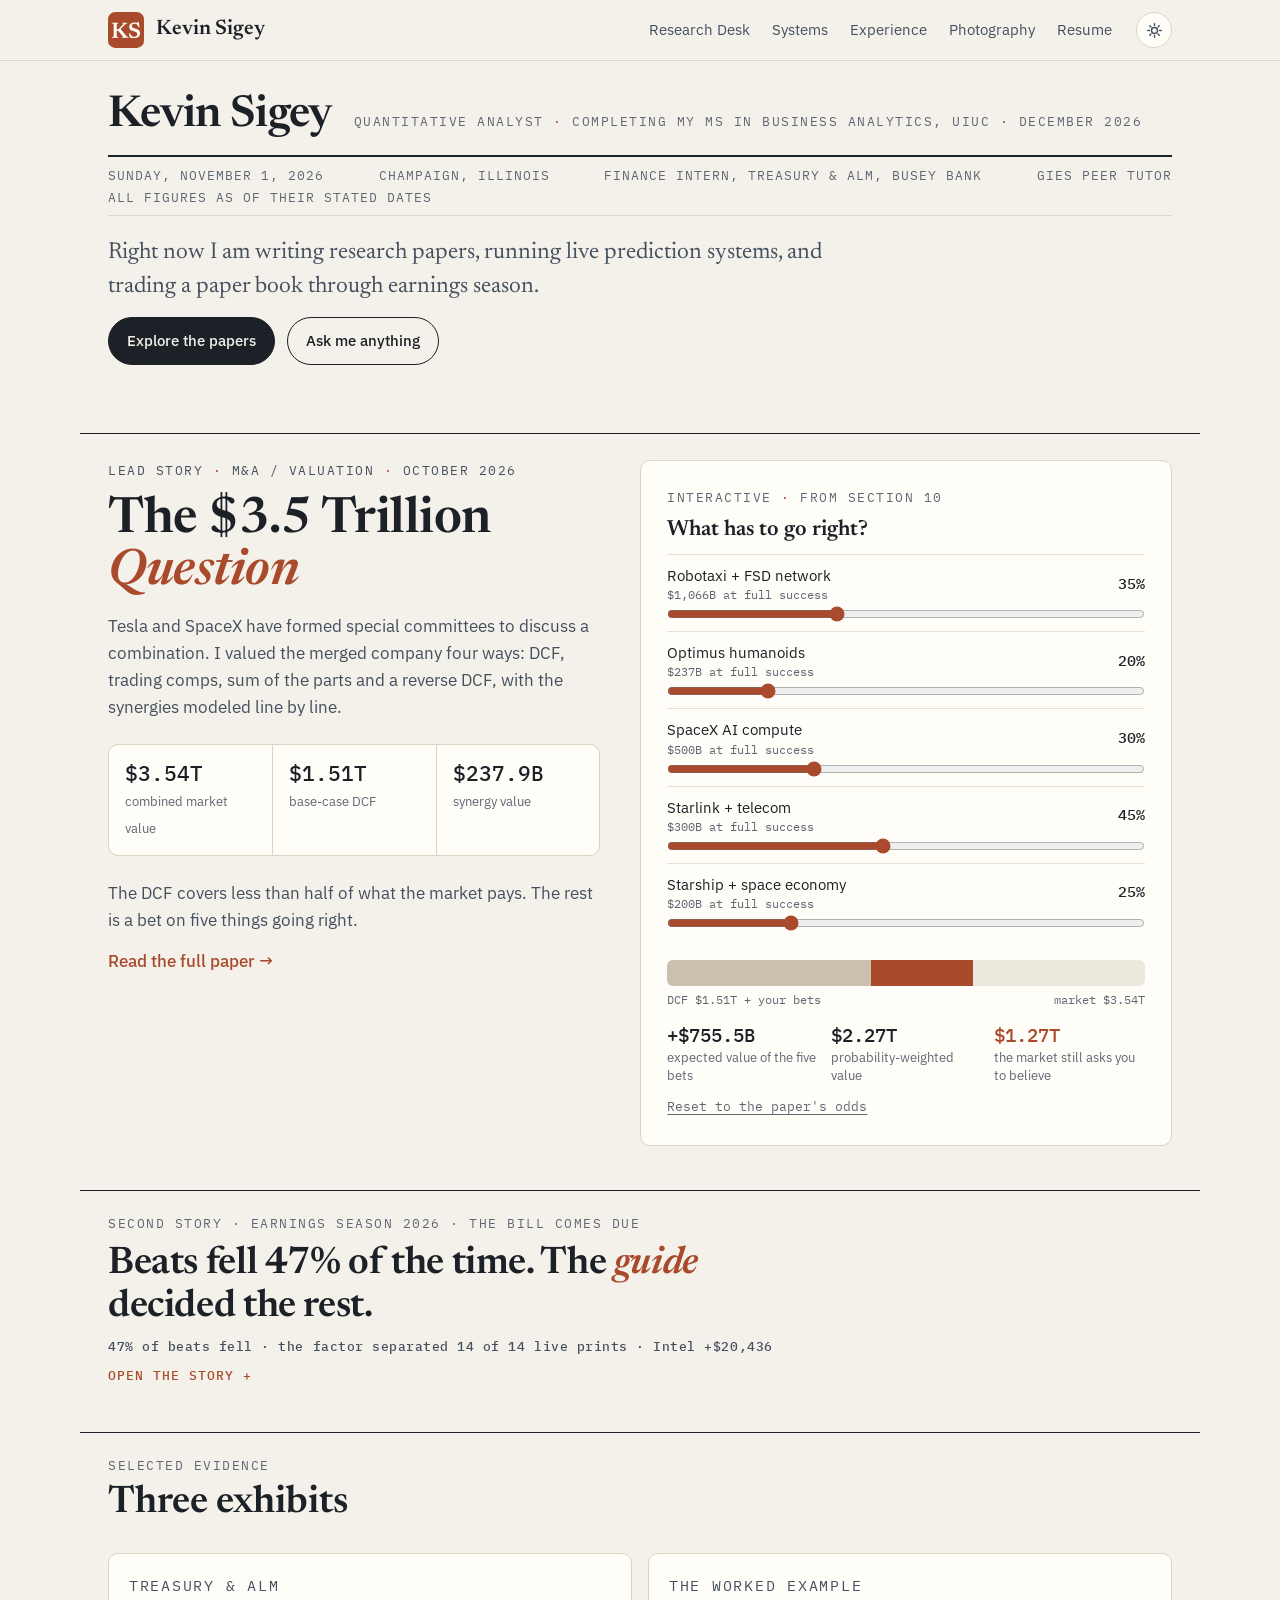
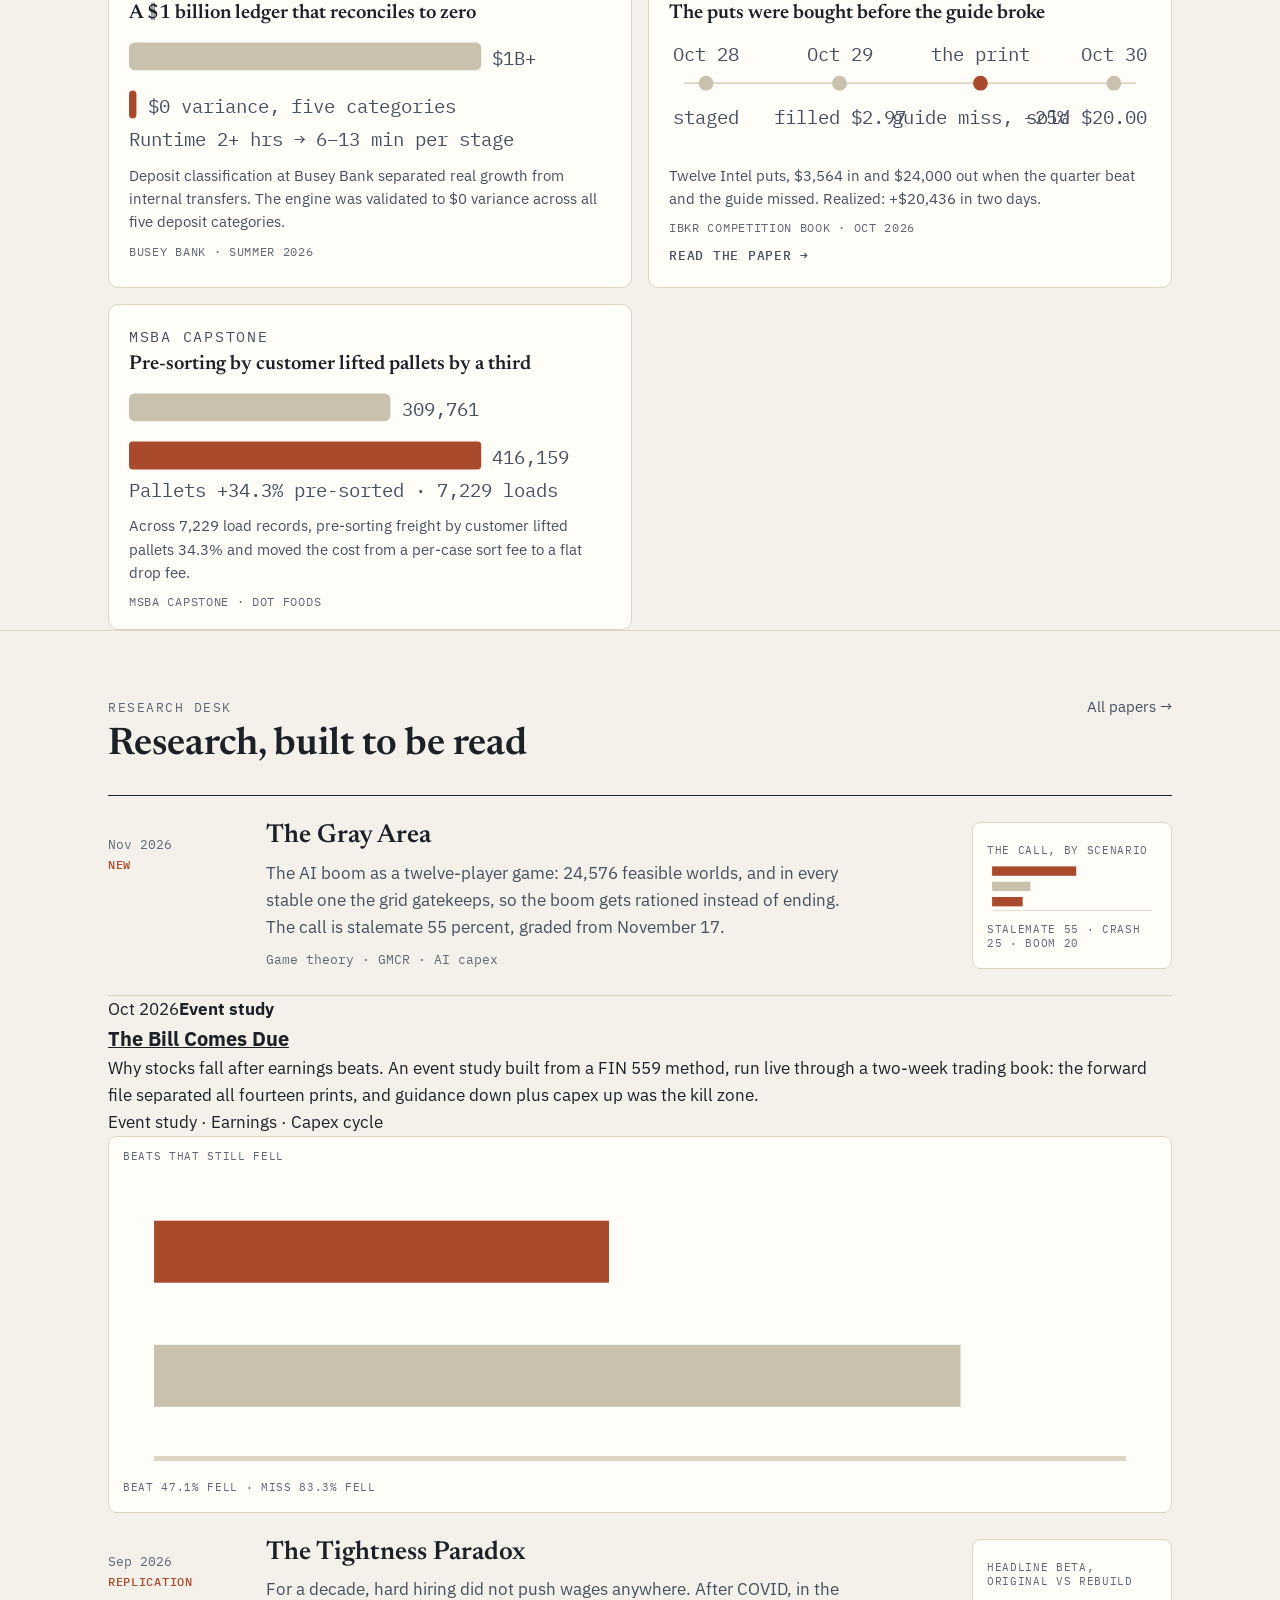
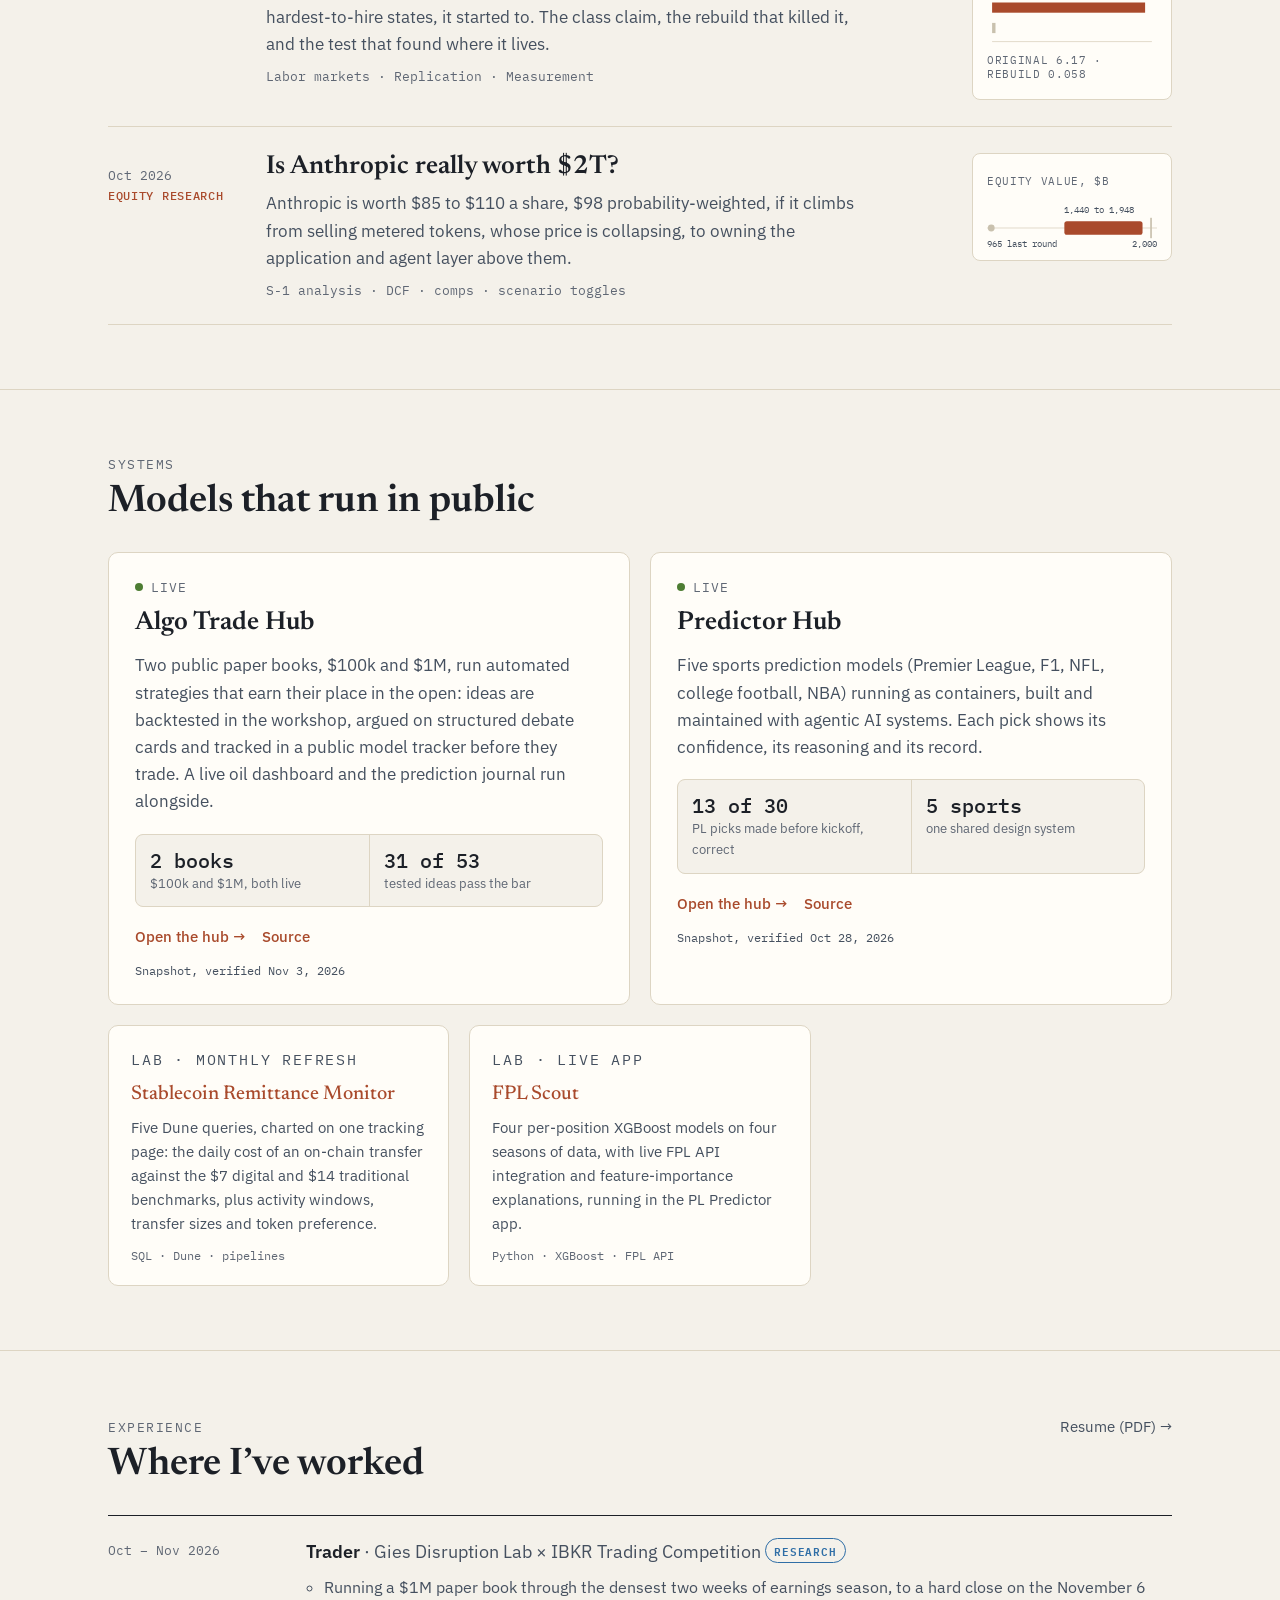
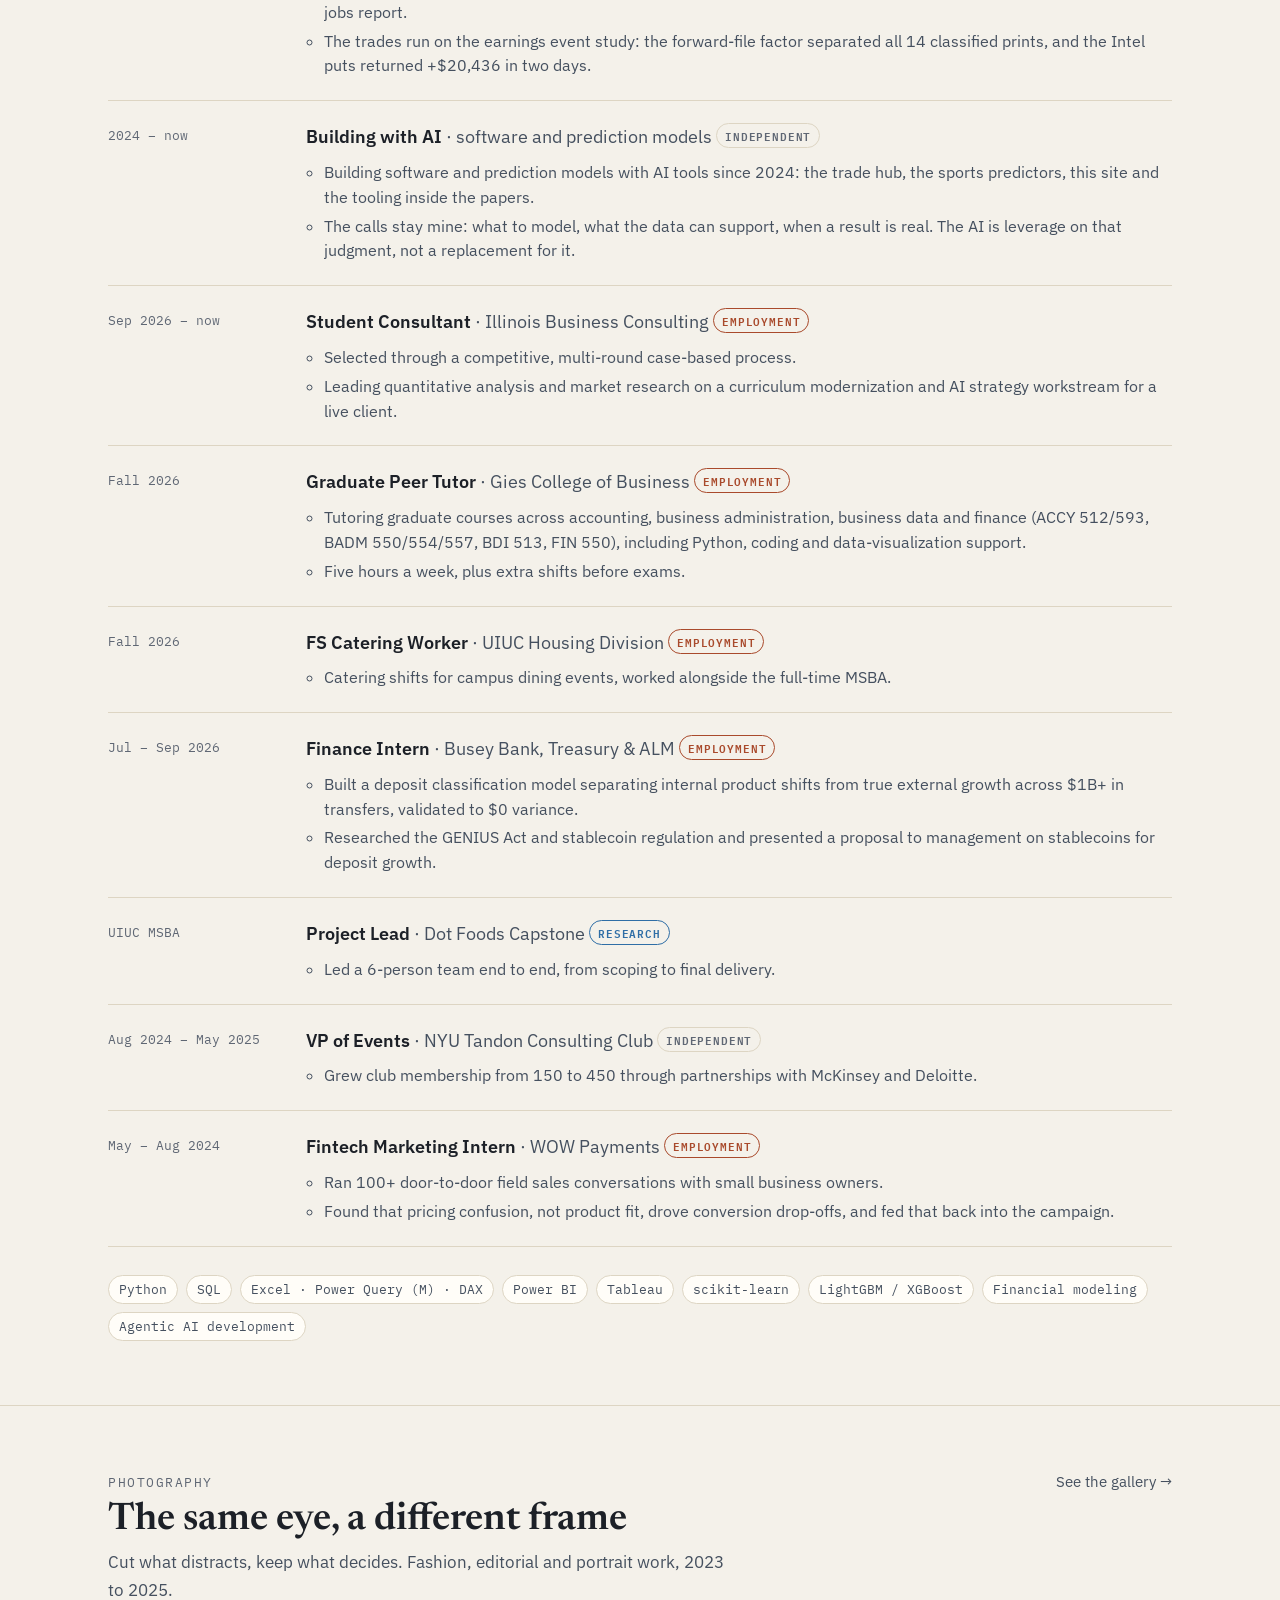
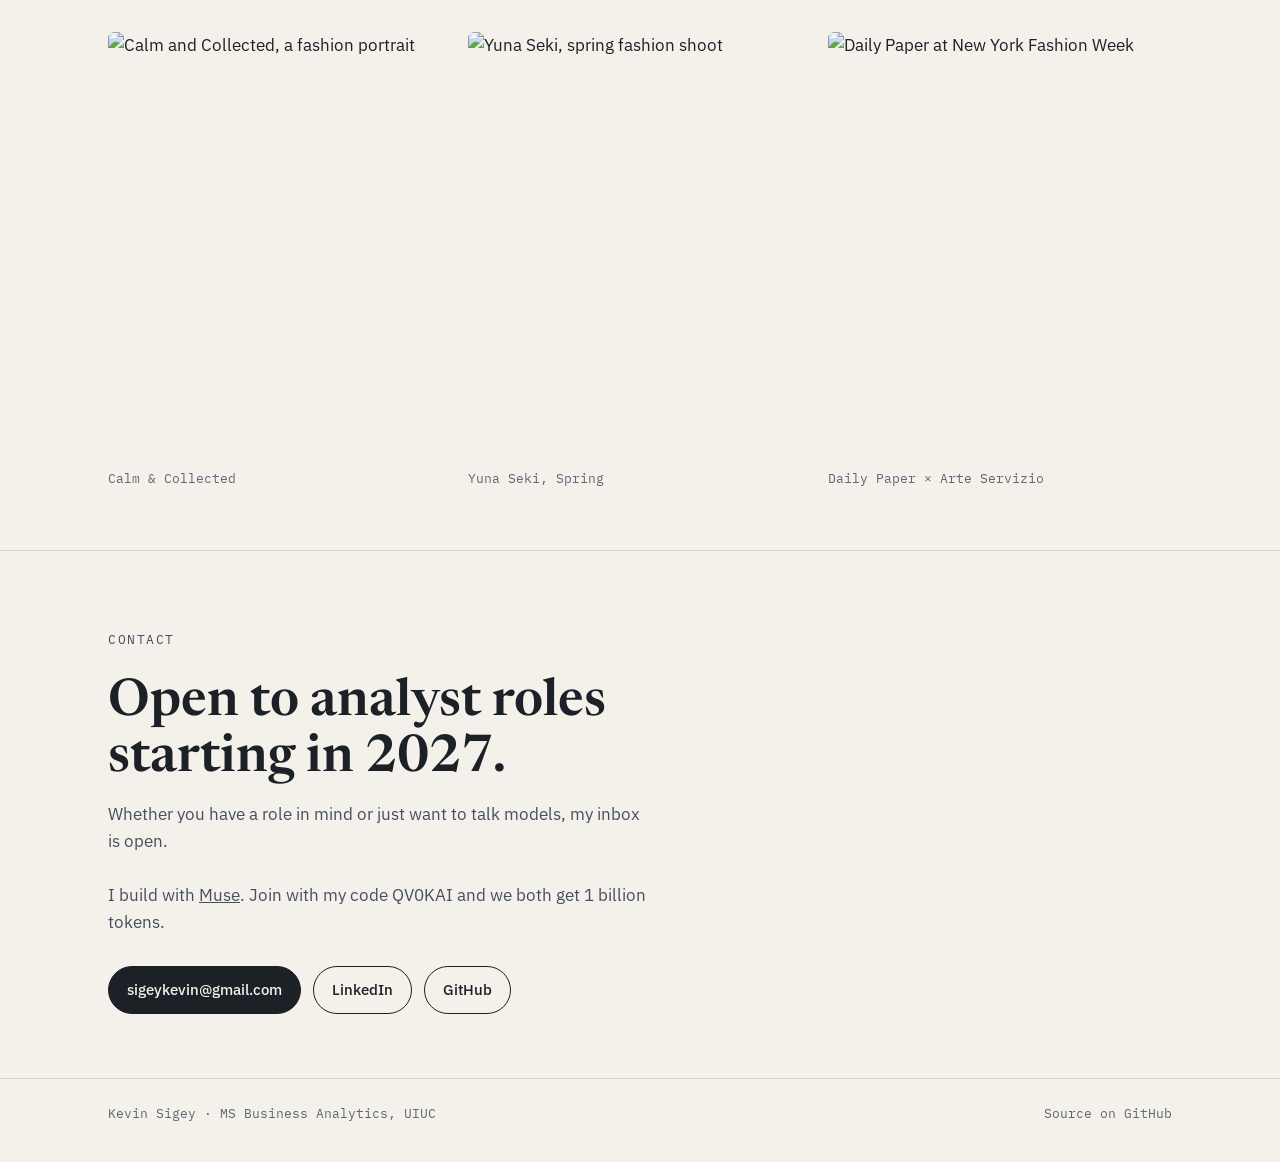
==== commit 367225a3: "Front Page desk: list The Gray Area (newest paper) first" ====
--- a/index.html
+++ b/index.html
@@ -314,7 +314,20 @@
       </div>
       <ul class="paper-list">
         <li class="paper-row">
-          <p class="when">Oct 2026<b>New</b></p>
+          <p class="when">Nov 2026<b>New</b></p>
+          <div>
+            <h3><a href="the-gray-area.html">The Gray Area</a></h3>
+            <p>The AI boom as a twelve-player game: 24,576 feasible worlds, and in every stable one the grid gatekeeps, so the boom gets rationed instead of ending. The call is stalemate 55 percent, graded from November 17.</p>
+            <p class="tags">Game theory &middot; GMCR &middot; AI capex</p>
+          </div>
+          <div class="thumb" aria-hidden="true">
+            <p class="t">The call, by scenario</p>
+            <svg viewBox="0 0 200 60"><rect x="6" y="4" width="99" height="11" class="bar-a"/><rect x="6" y="22" width="45" height="11" class="bar-b"/><rect x="6" y="40" width="36" height="11" class="bar-a"/><line x1="6" y1="56" x2="194" y2="56" class="axis"/></svg>
+            <p class="t">Stalemate 55 &middot; Crash 25 &middot; Boom 20</p>
+          </div>
+        </li>
+        
+          <p class="when">Oct 2026<b>Event study</b></p>
           <div>
             <h3><a href="the-bill-comes-due.html">The Bill Comes Due</a></h3>
             <p>Why stocks fall after earnings beats. An event study built from a FIN 559 method, run live through a two-week trading book: the forward file separated all fourteen prints, and guidance down plus capex up was the kill zone.</p>
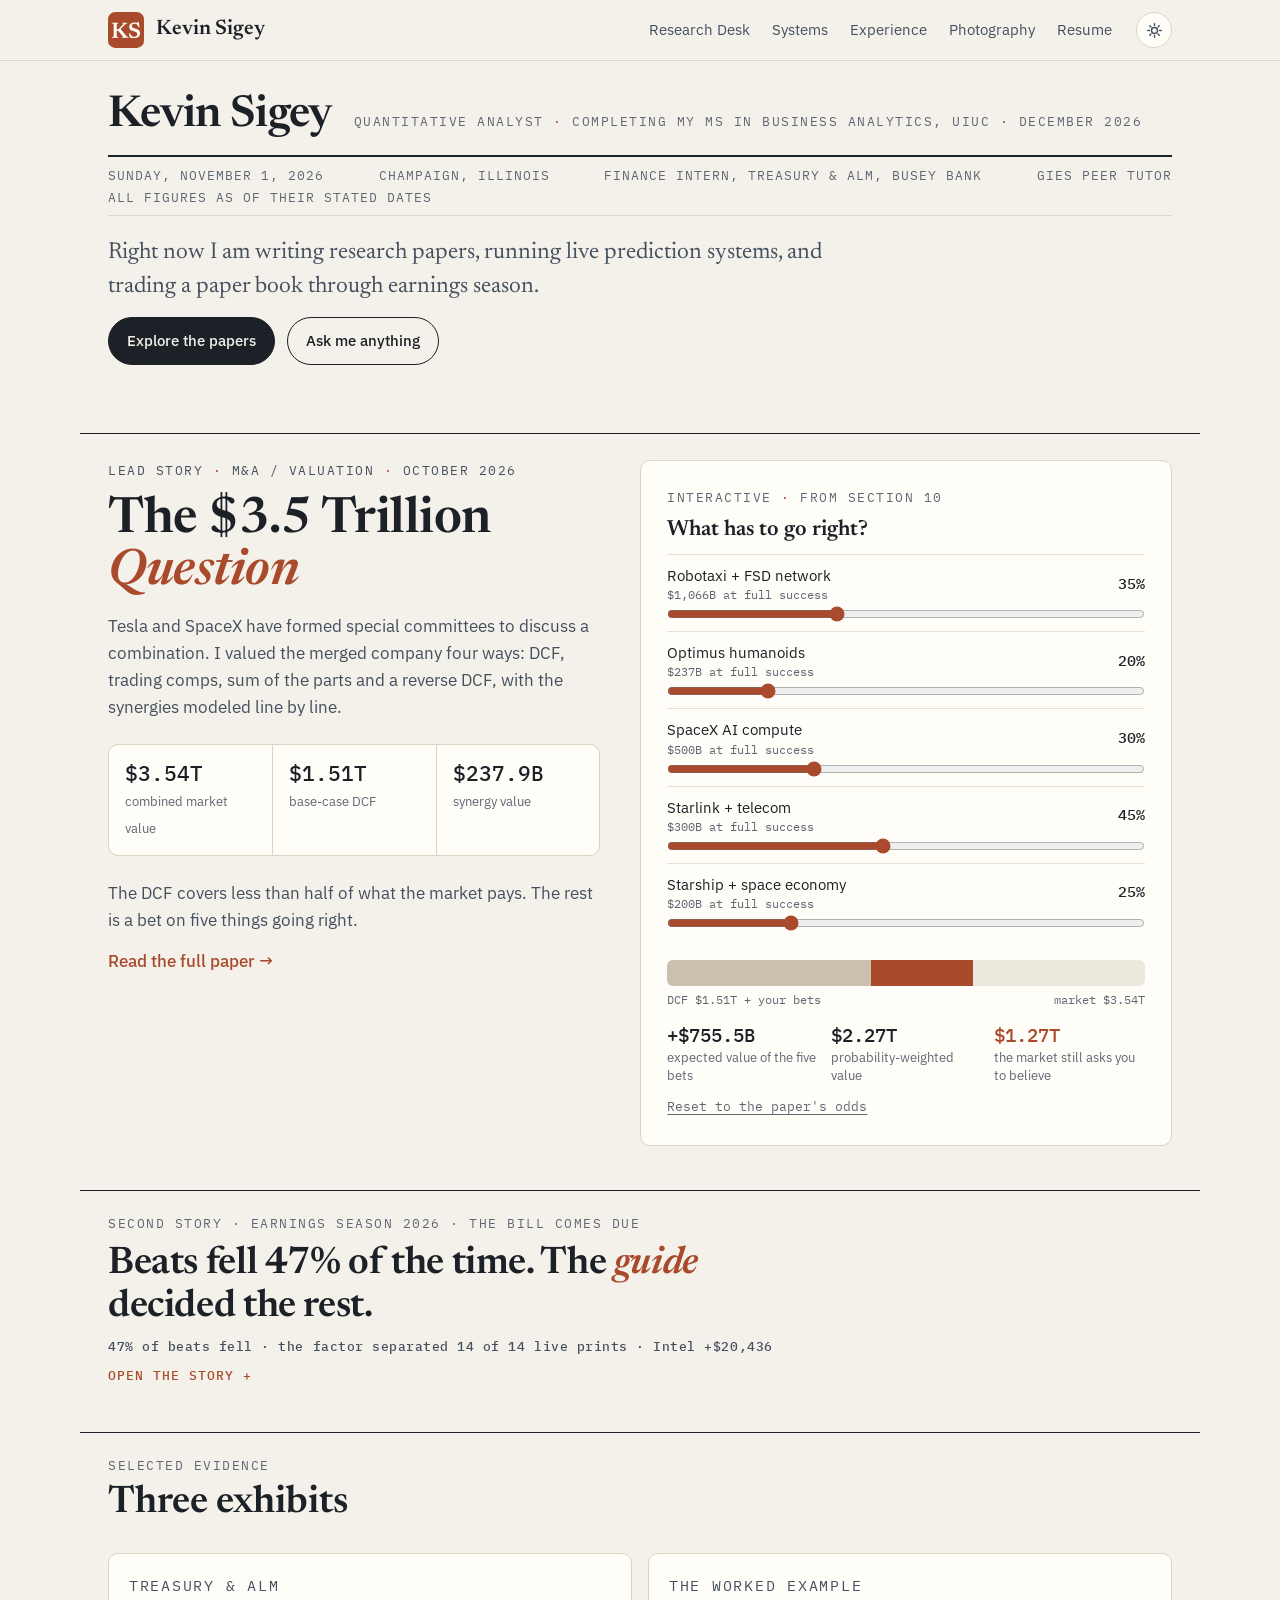
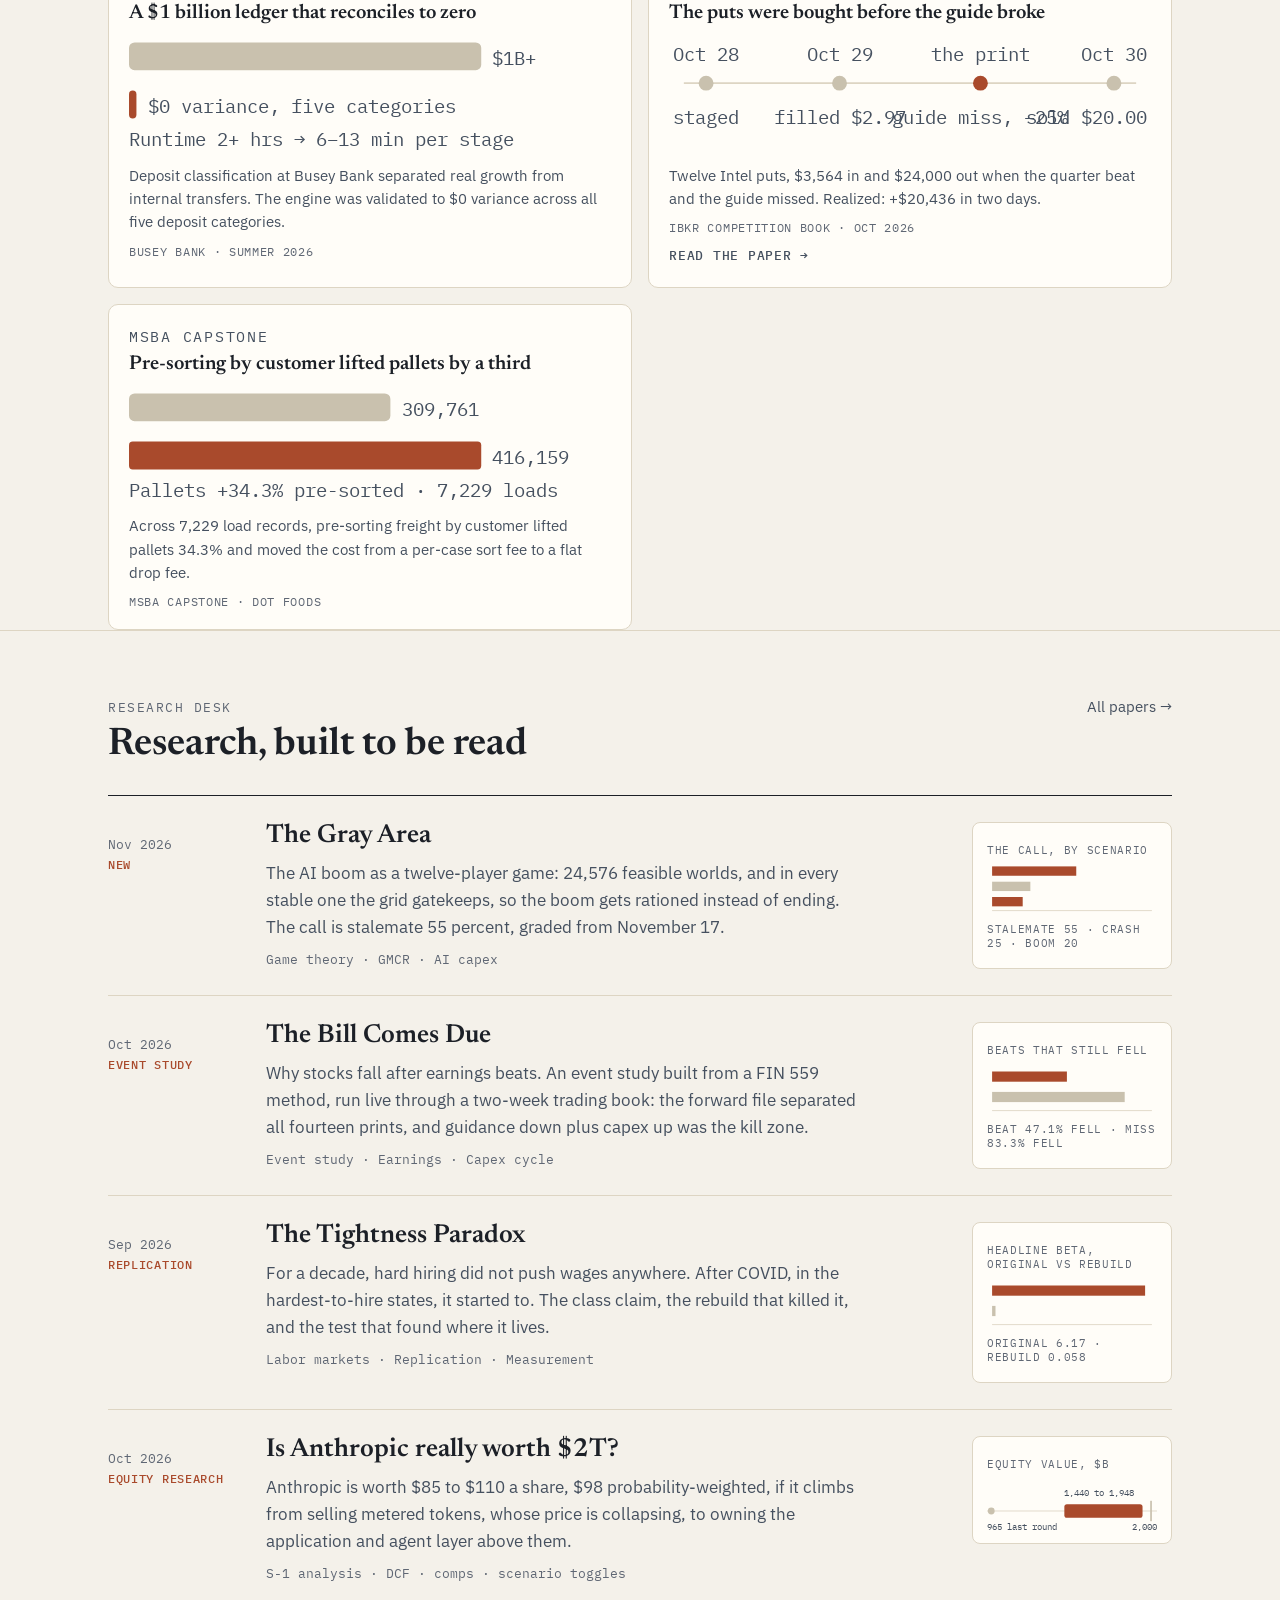
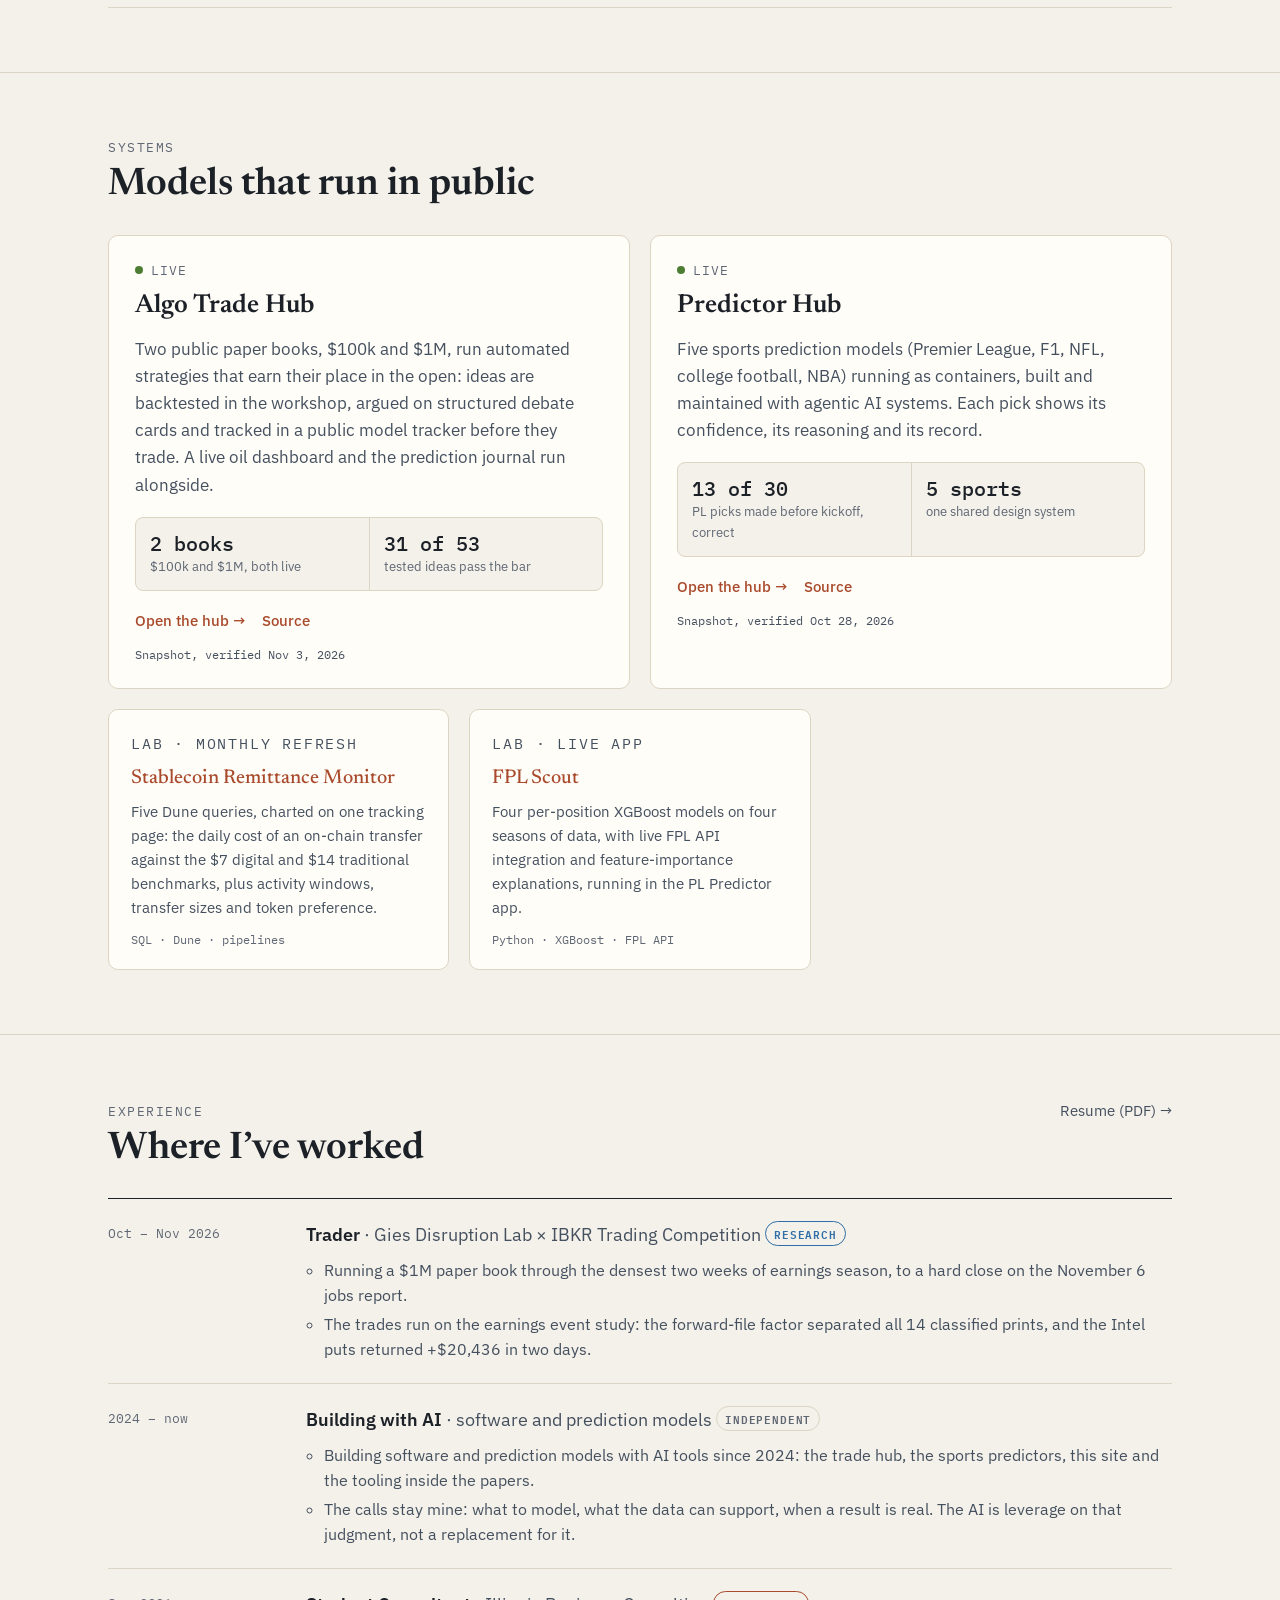
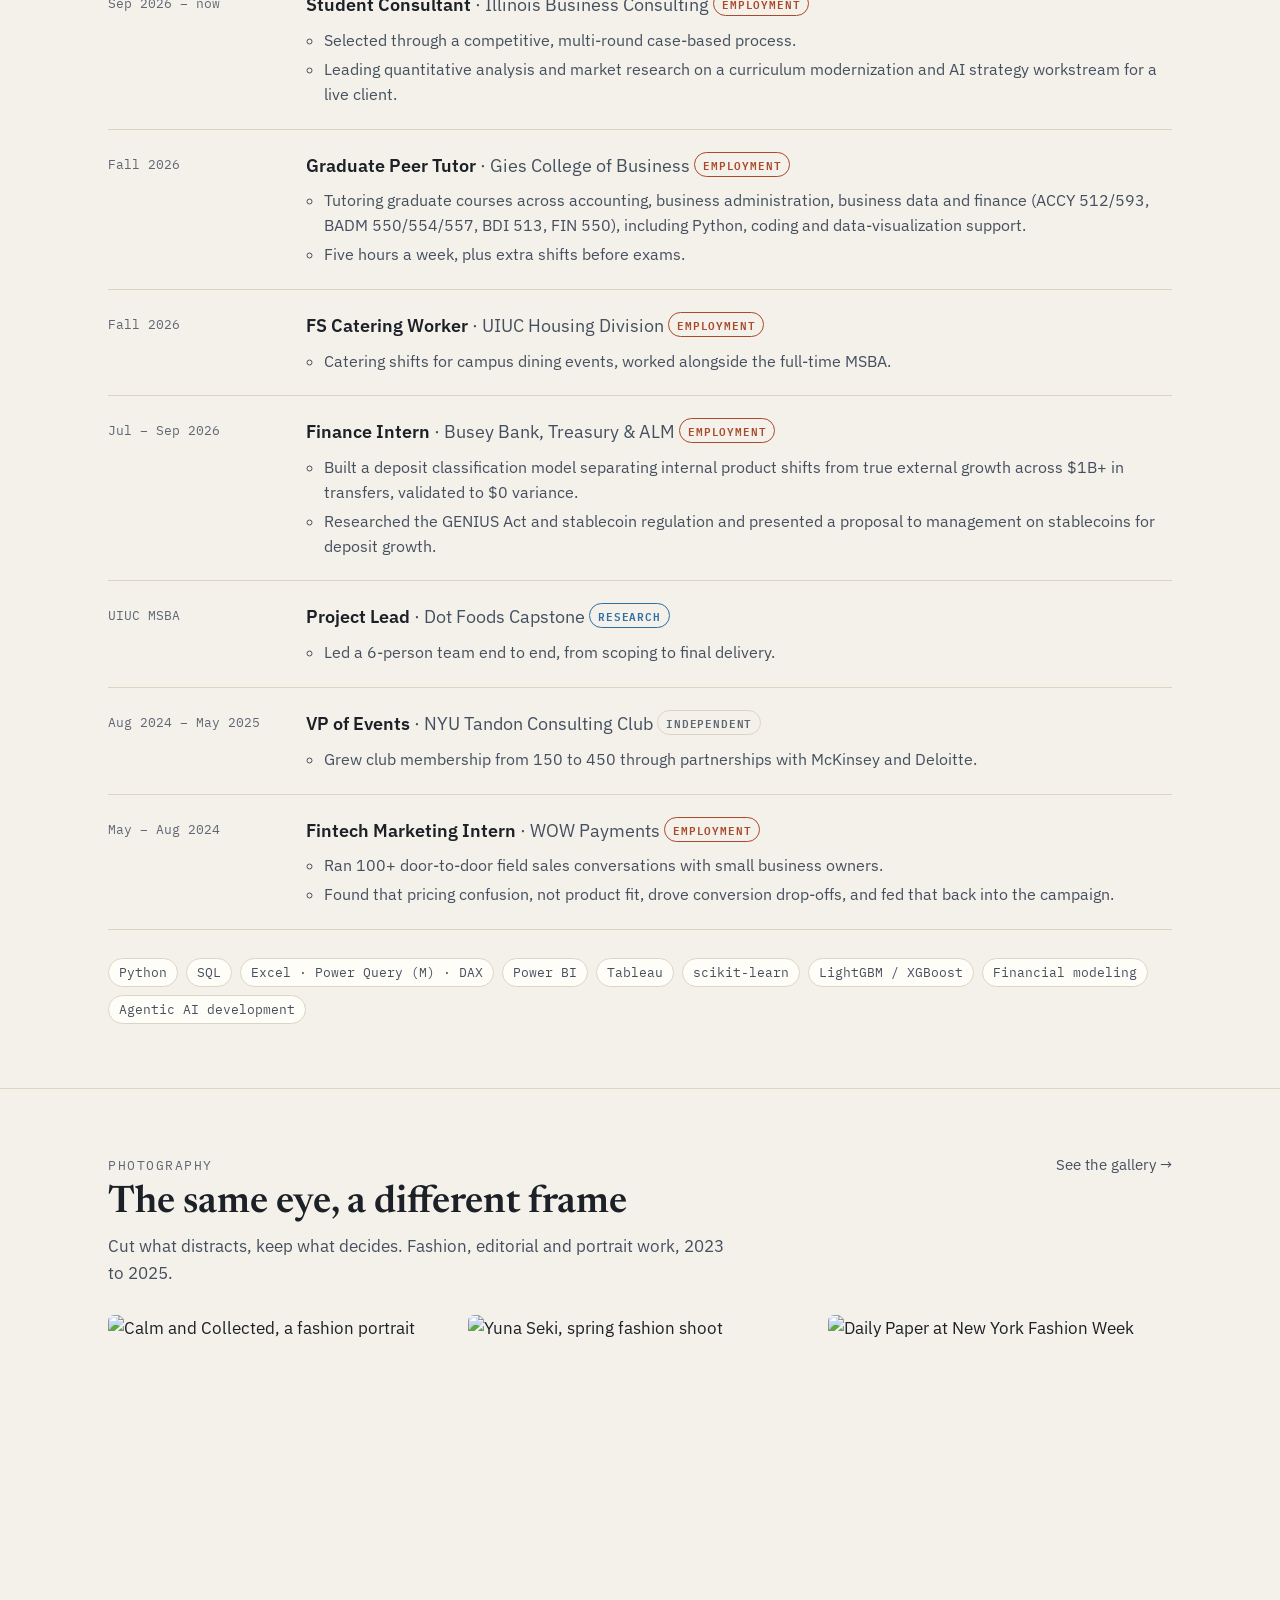
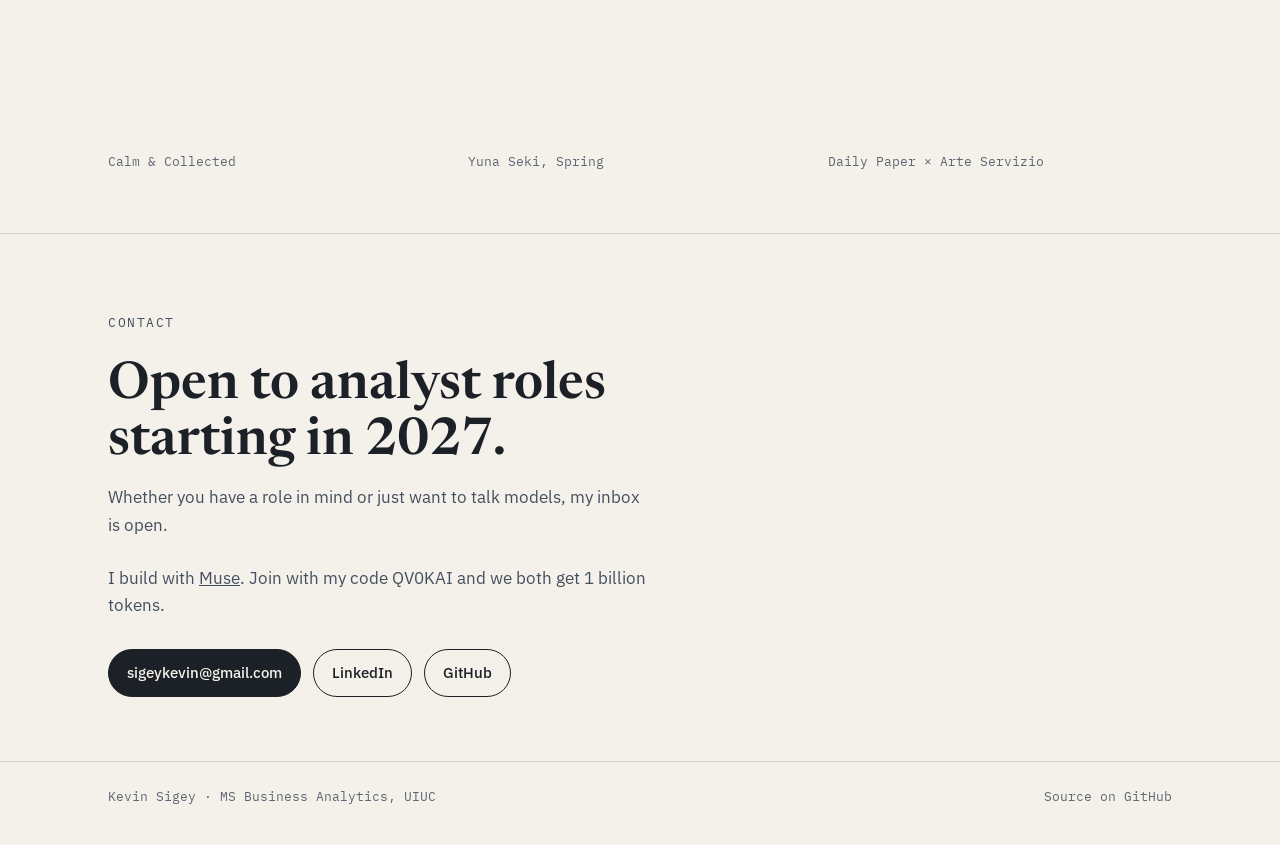
==== commit 934c9272: "Repair: restore paper-row opening tag on The Bill Comes Due card (eaten by the Gray Area insert)" ====
--- a/index.html
+++ b/index.html
@@ -326,7 +326,7 @@
             <p class="t">Stalemate 55 &middot; Crash 25 &middot; Boom 20</p>
           </div>
         </li>
-        
+        <li class="paper-row">
           <p class="when">Oct 2026<b>Event study</b></p>
           <div>
             <h3><a href="the-bill-comes-due.html">The Bill Comes Due</a></h3>
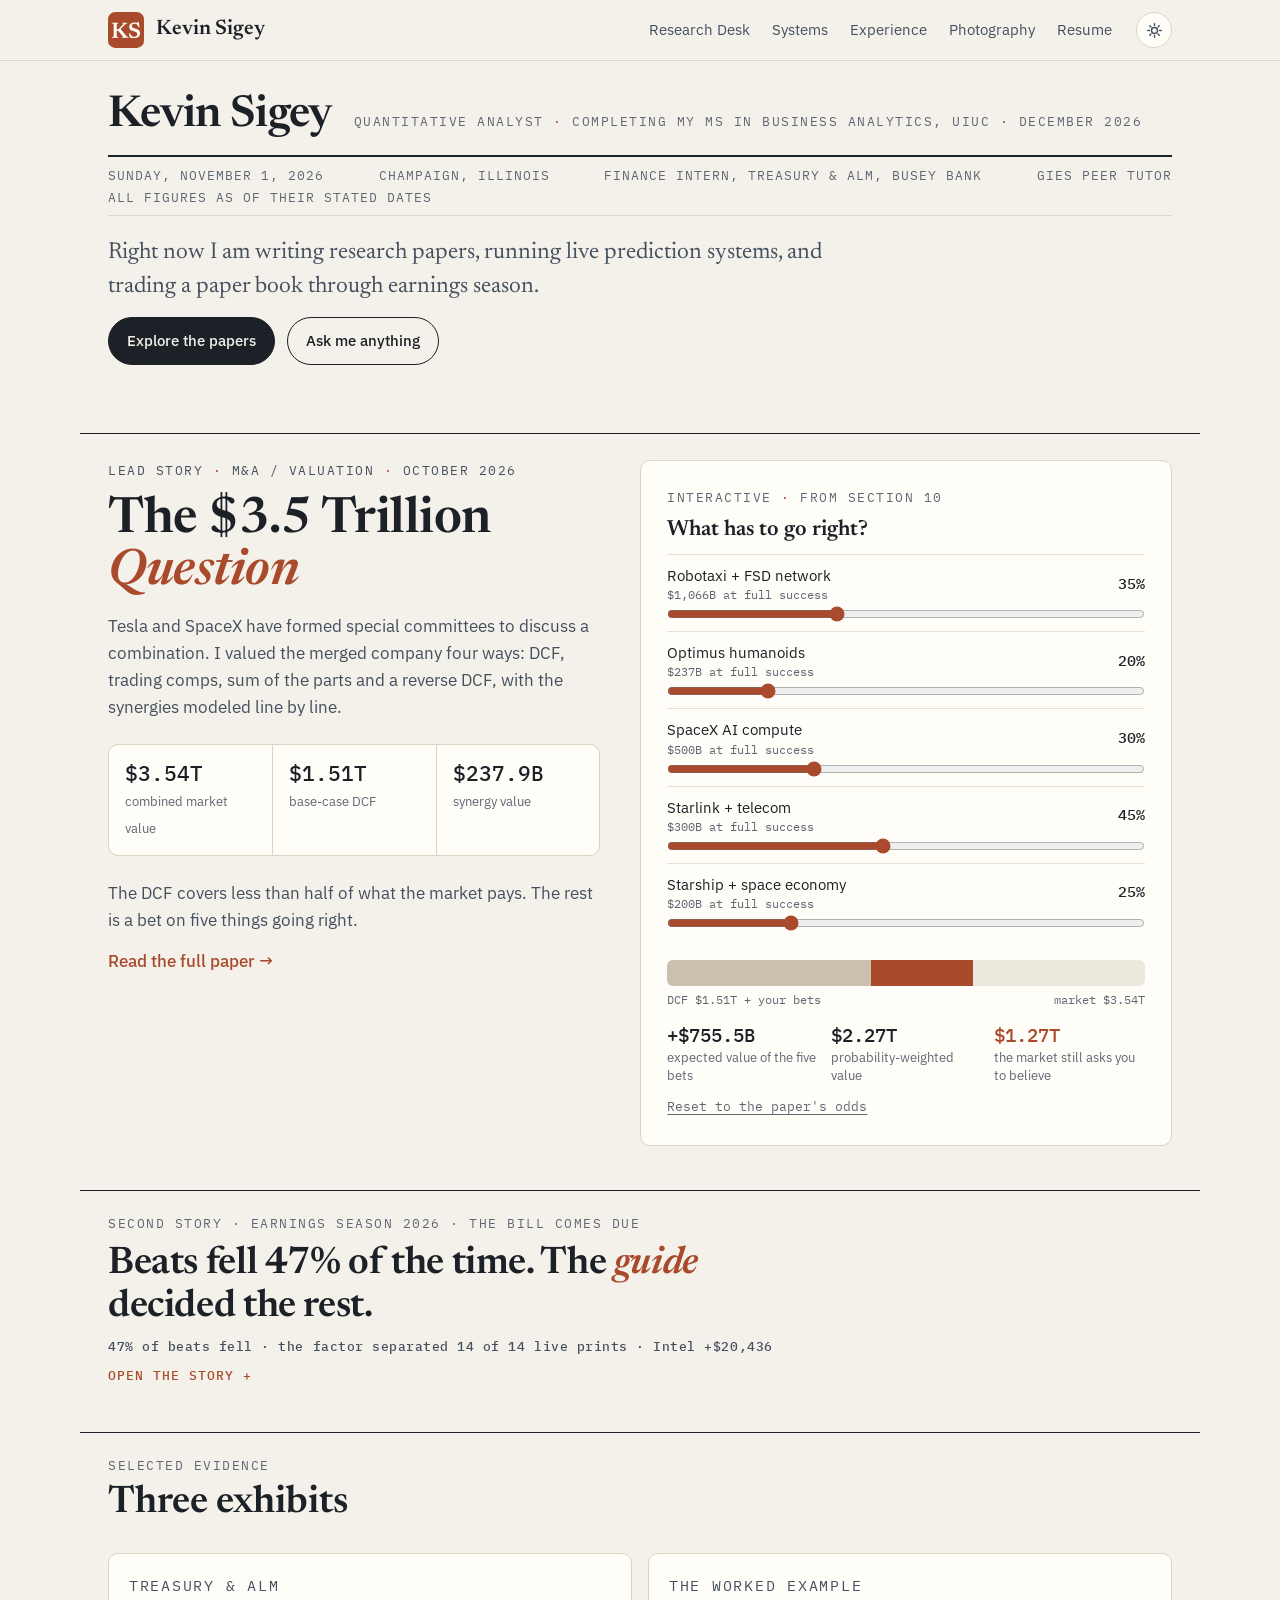
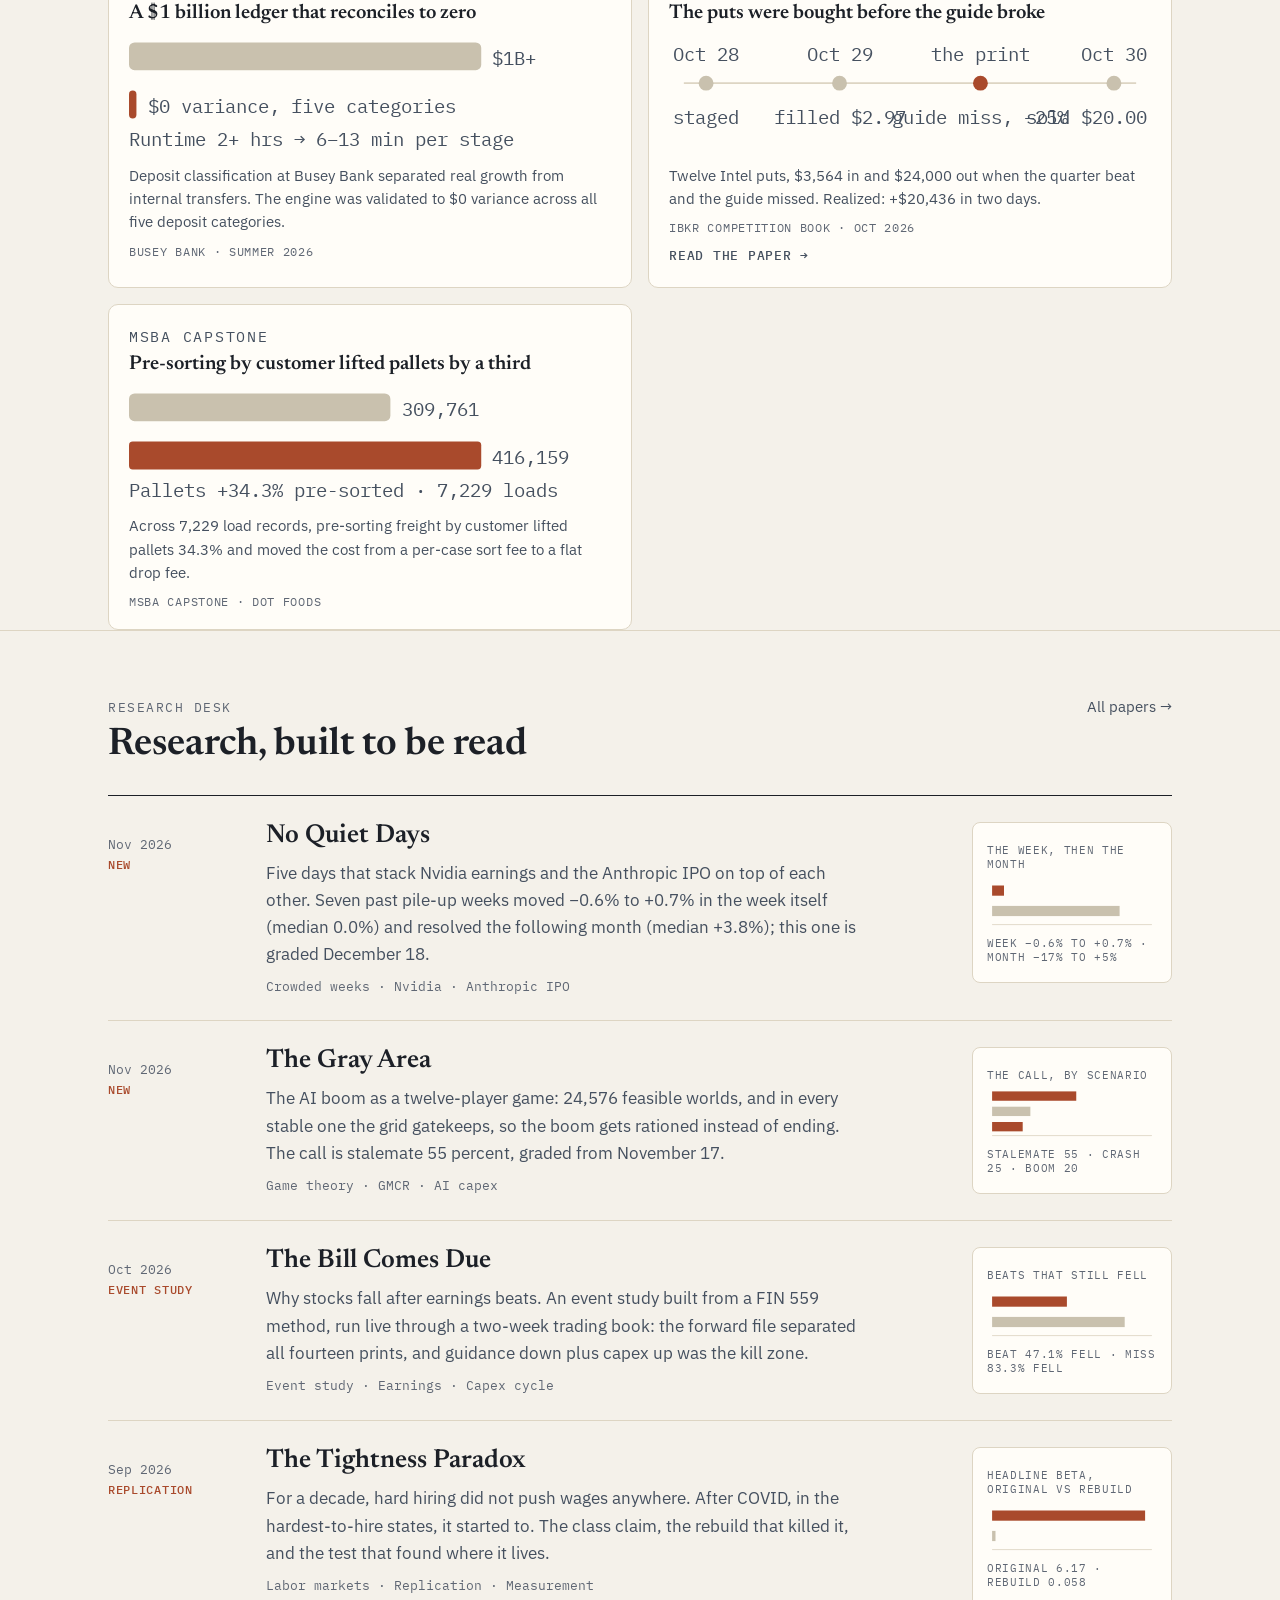
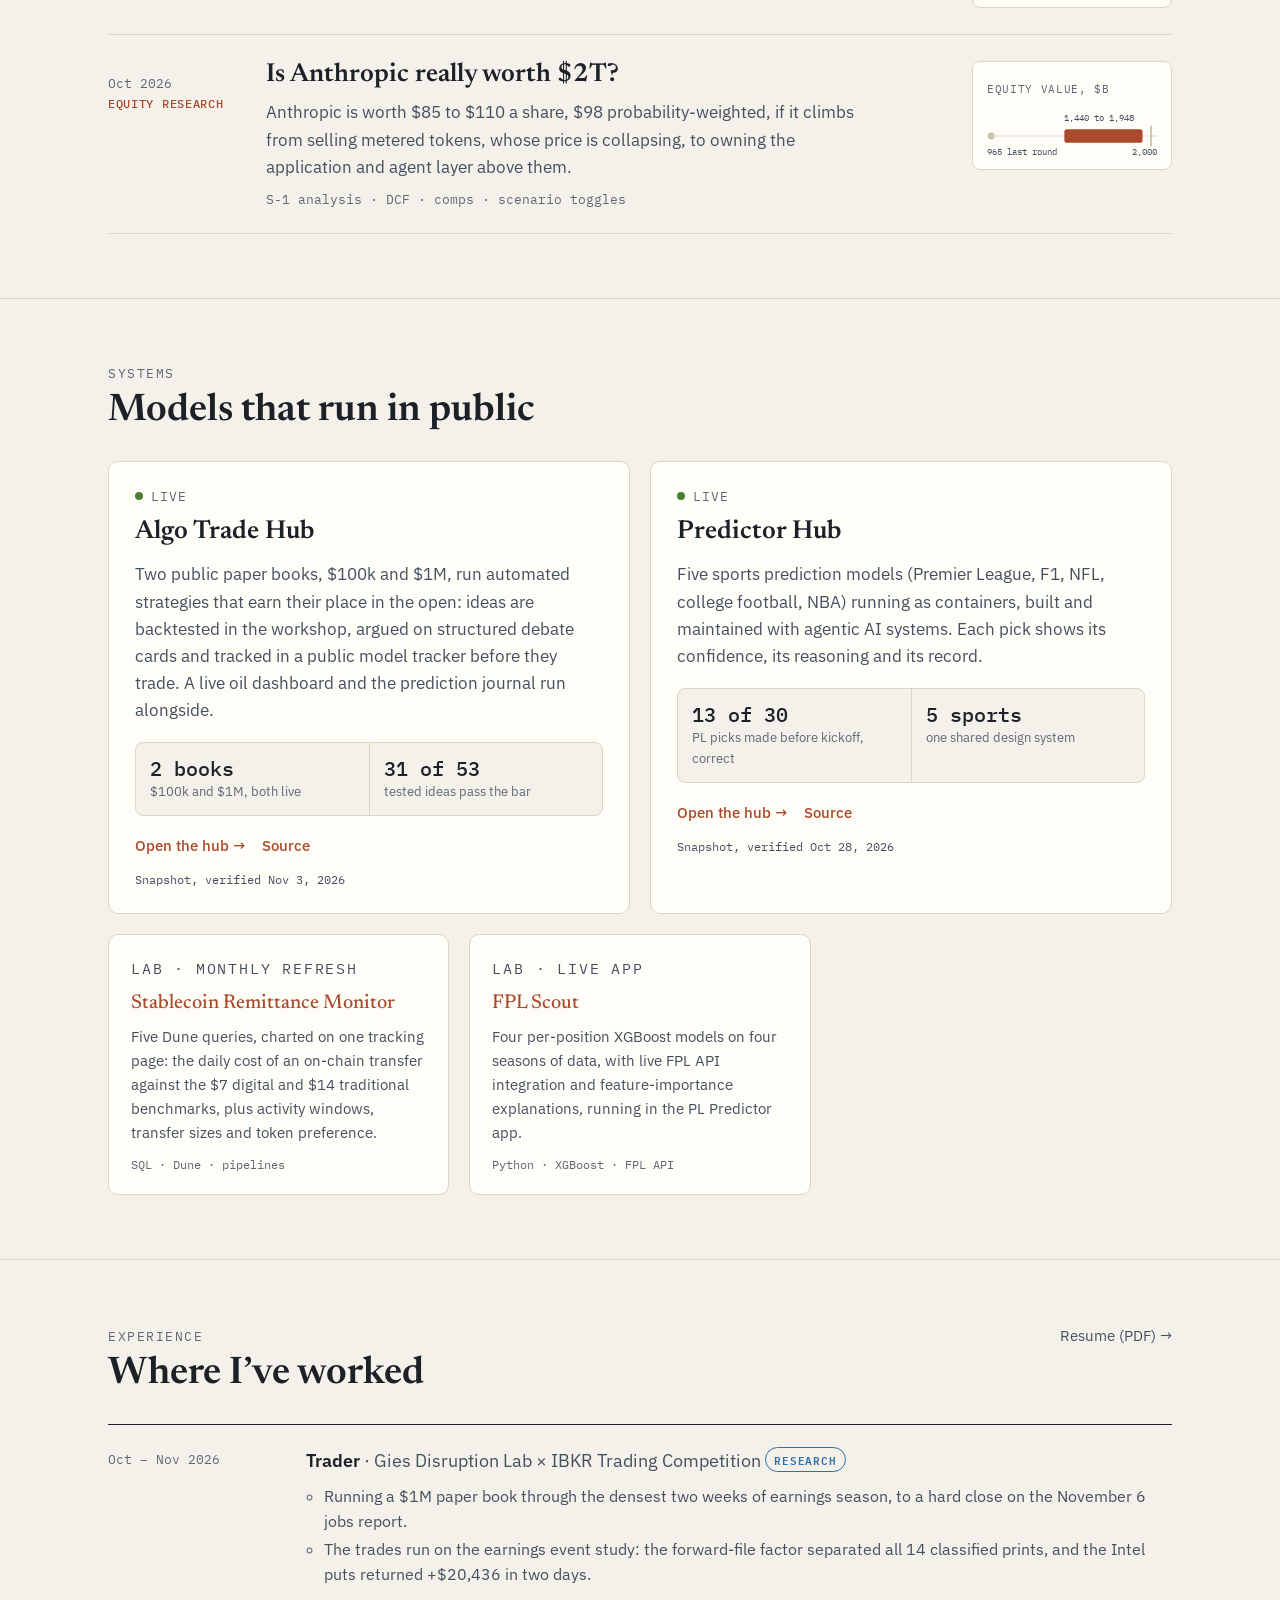
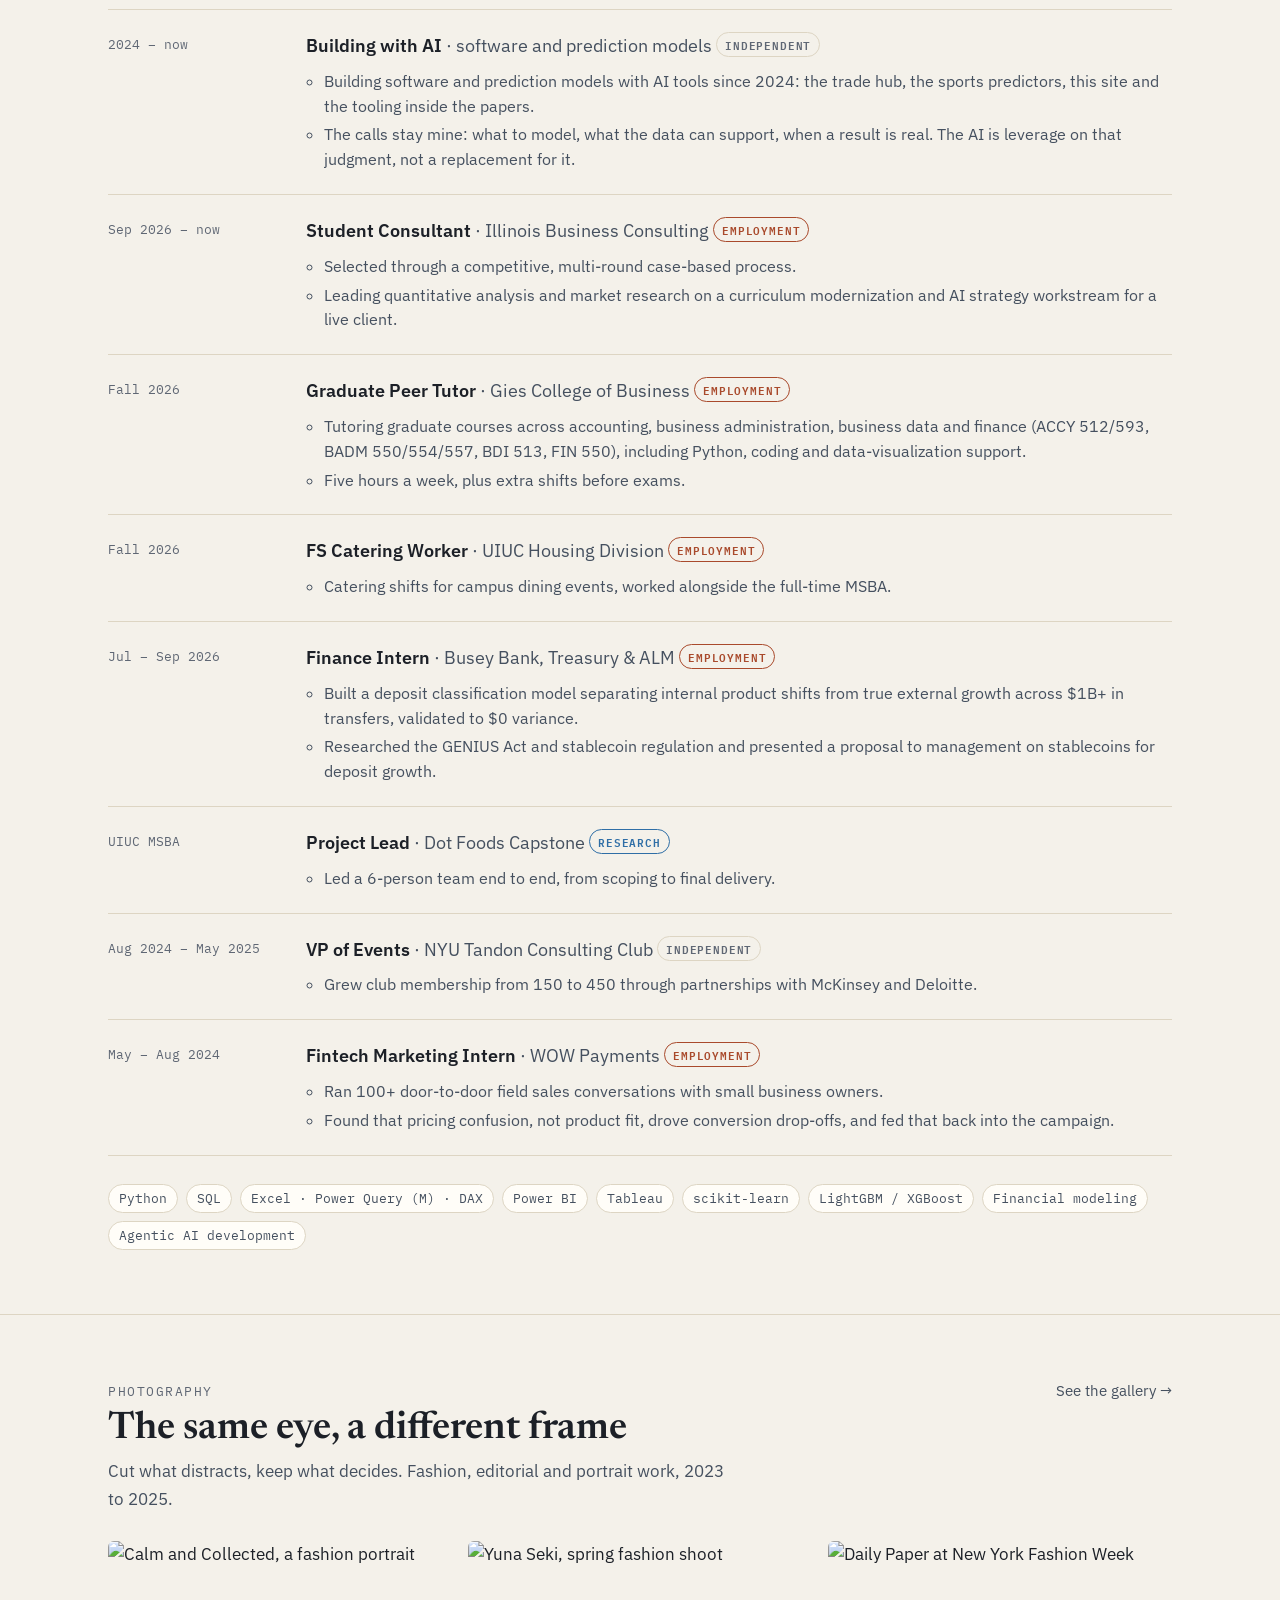
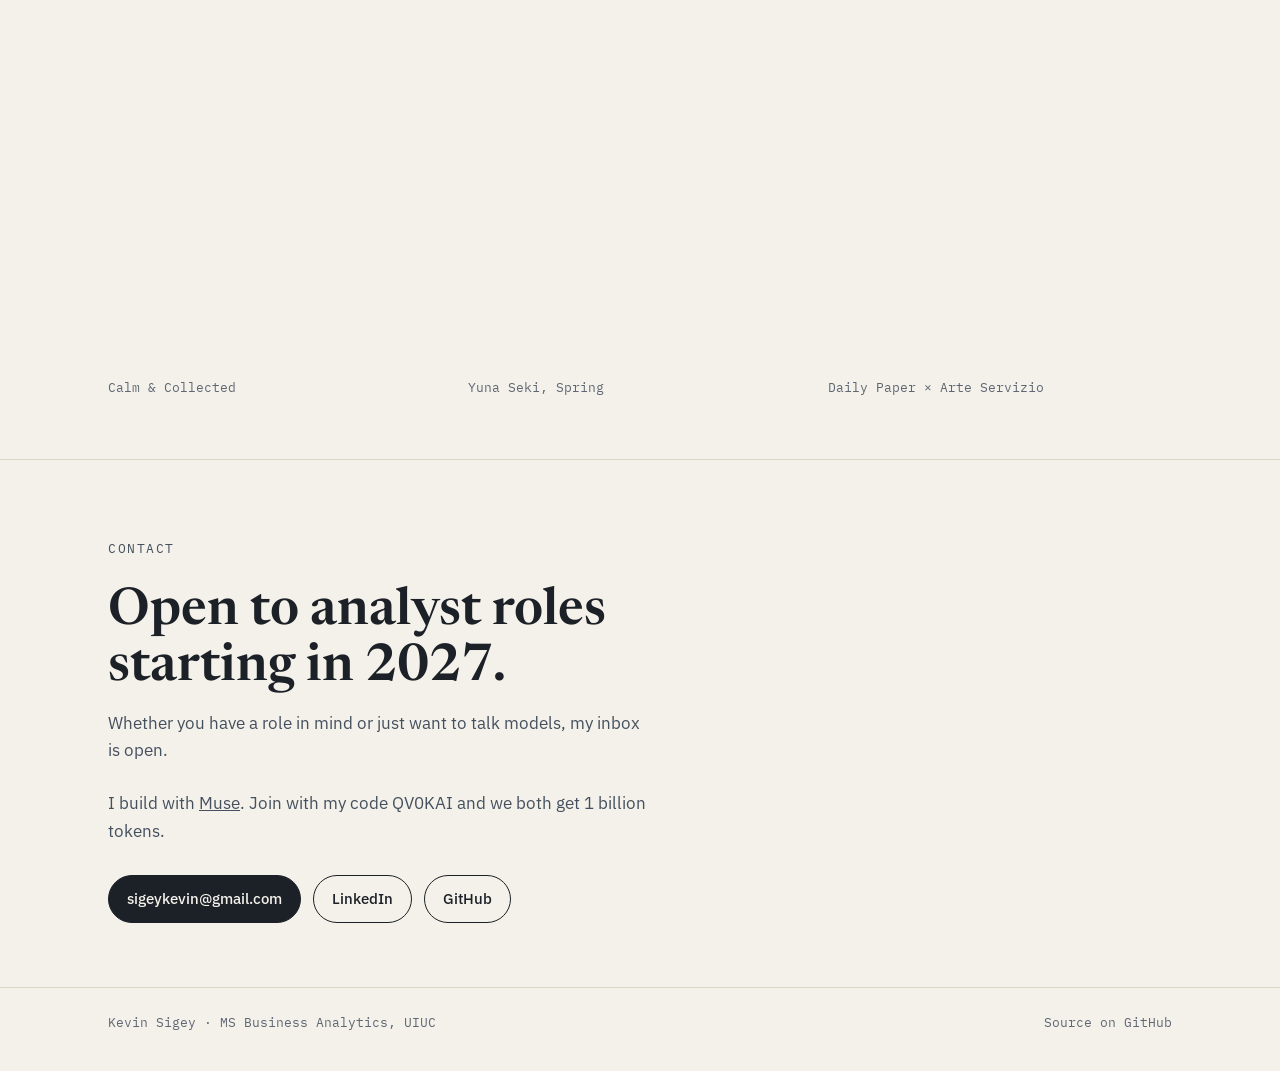
==== commit 2fbab124: "List No Quiet Days on the Research Desk (index)" ====
--- a/index.html
+++ b/index.html
@@ -316,6 +316,19 @@
         <li class="paper-row">
           <p class="when">Nov 2026<b>New</b></p>
           <div>
+            <h3><a href="no-quiet-days.html">No Quiet Days</a></h3>
+            <p>Five days that stack Nvidia earnings and the Anthropic IPO on top of each other. Seven past pile-up weeks moved −0.6% to +0.7% in the week itself (median 0.0%) and resolved the following month (median +3.8%); this one is graded December 18.</p>
+            <p class="tags">Crowded weeks &middot; Nvidia &middot; Anthropic IPO</p>
+          </div>
+          <div class="thumb" aria-hidden="true">
+            <p class="t">The week, then the month</p>
+            <svg viewBox="0 0 200 60"><rect x="6" y="10" width="14" height="12" class="bar-a"/><rect x="6" y="34" width="150" height="12" class="bar-b"/><line x1="6" y1="56" x2="194" y2="56" class="axis"/></svg>
+            <p class="t">Week −0.6% to +0.7% &middot; Month −17% to +5%</p>
+          </div>
+        </li>
+        <li class="paper-row">
+          <p class="when">Nov 2026<b>New</b></p>
+          <div>
             <h3><a href="the-gray-area.html">The Gray Area</a></h3>
             <p>The AI boom as a twelve-player game: 24,576 feasible worlds, and in every stable one the grid gatekeeps, so the boom gets rationed instead of ending. The call is stalemate 55 percent, graded from November 17.</p>
             <p class="tags">Game theory &middot; GMCR &middot; AI capex</p>
